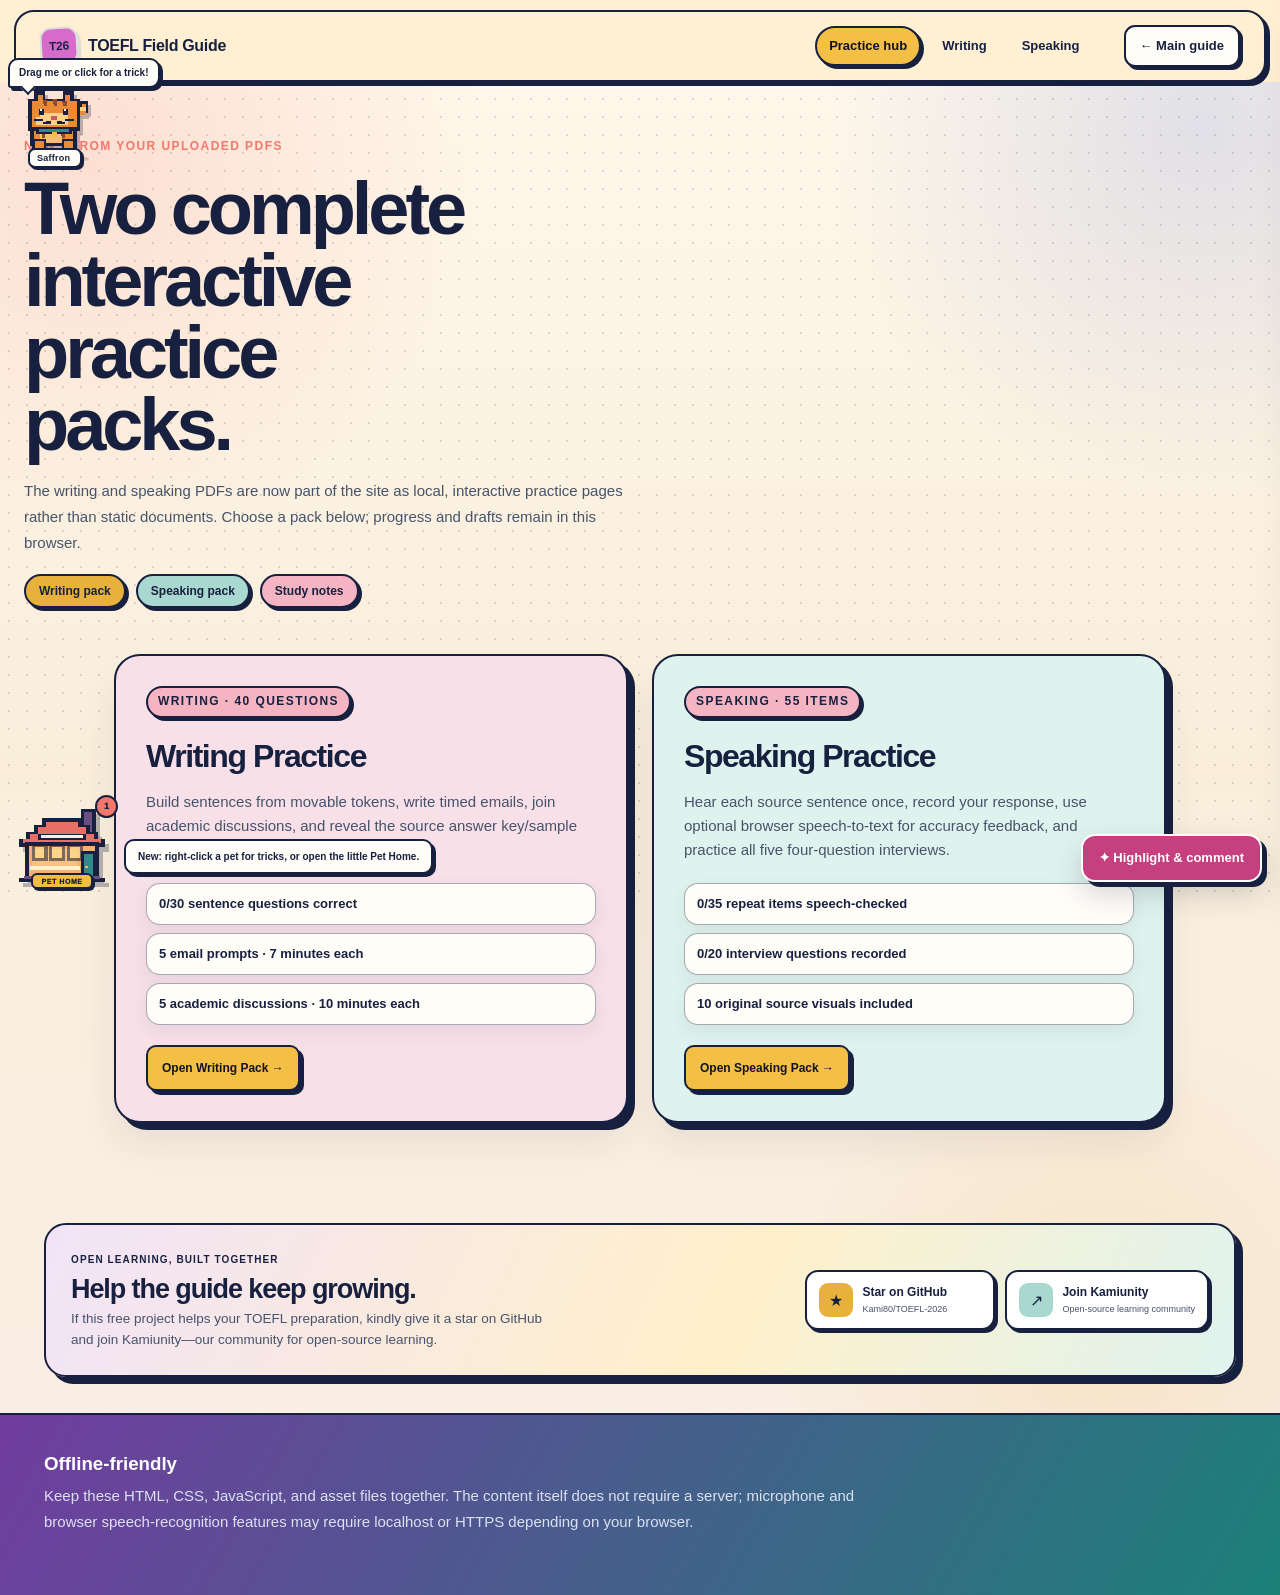
==== practice-packs.html @ 58cb0c87 "Add files via upload" ====
<!doctype html>
<html lang="en">
<head><meta charset="utf-8"><meta name="viewport" content="width=device-width,initial-scale=1"><meta name="theme-color" content="#151628"><title>TOEFL 2026 Practice Packs</title><link rel="stylesheet" href="practice-pack.css?v=20260815-color2"><link rel="stylesheet" href="pets.css?v=20260815-petarc8"></head>
<body data-pack="hub" data-note-scope="practice-hub">
<header class="pack-top"><nav class="pack-nav"><a class="pack-brand" href="index.html"><i>T26</i><span>TOEFL Field Guide</span></a><div class="pack-links"><a class="active" href="practice-packs.html">Practice hub</a><a href="writing-practice.html">Writing</a><a href="speaking-practice.html">Speaking</a></div><a class="pack-home" href="index.html">← Main guide</a></nav></header>
<section class="pack-hero" style="grid-template-columns:1fr"><div><span class="pack-kicker">NEW · FROM YOUR UPLOADED PDFs</span><h1>Two complete interactive practice packs.</h1><p>The writing and speaking PDFs are now part of the site as local, interactive practice pages rather than static documents. Choose a pack below; progress and drafts remain in this browser.</p></div></section>
<main class="hub-grid"><article class="hub-card writing"><span class="badge">WRITING · 40 QUESTIONS</span><h2>Writing Practice</h2><p>Build sentences from movable tokens, write timed emails, join academic discussions, and reveal the source answer key/sample responses after you practice.</p><div class="hub-list"><span id="hubSentenceProgress">0/30 sentence questions correct</span><span>5 email prompts · 7 minutes each</span><span>5 academic discussions · 10 minutes each</span></div><a href="writing-practice.html">Open Writing Pack →</a></article><article class="hub-card speaking"><span class="badge">SPEAKING · 55 ITEMS</span><h2>Speaking Practice</h2><p>Hear each source sentence once, record your response, use optional browser speech-to-text for accuracy feedback, and practice all five four-question interviews.</p><div class="hub-list"><span id="hubRepeatProgress">0/35 repeat items speech-checked</span><span id="hubInterviewProgress">0/20 interview questions recorded</span><span>10 original source visuals included</span></div><a href="speaking-practice.html">Open Speaking Pack →</a></article></main>
<footer class="pack-footer"><div><h3>Offline-friendly</h3><p>Keep these HTML, CSS, JavaScript, and asset files together. The content itself does not require a server; microphone and browser speech-recognition features may require localhost or HTTPS depending on your browser.</p></div></footer>
<button class="notes-button" id="notesButton">✦ Study notes</button><button class="selection-note" id="selectionNote">Highlight + comment</button><aside class="notes-drawer" id="notesDrawer"><div class="notes-head"><h3>Highlights & comments</h3><button id="notesClose">×</button></div><div class="note-form hidden" id="noteForm"><blockquote id="noteQuote"></blockquote><div class="color-row"><button class="color-yellow active" data-color="yellow"></button><button class="color-mint" data-color="mint"></button><button class="color-blue" data-color="blue"></button><button class="color-pink" data-color="pink"></button></div><textarea id="noteComment" placeholder="Add a comment…"></textarea><div class="note-save"><button class="primary-btn" id="noteSave">Save</button><button class="ghost-btn" id="noteCancel">Cancel</button></div></div><div class="notes-list" id="notesList"></div></aside>
<script src="practice-data.js" defer></script><script src="practice-pack.js?v=20260815-color2" defer></script>
<script src="retromax.js?v=20260815-polish1" defer></script>
<script src="pets.js?v=20260815-petarc8" defer></script>
</body></html>
---- practice-pack.css ----
:root{--ink:#121322;--muted:#666a78;--paper:#f7f7f4;--panel:#fff;--line:#dedfd9;--blue:#2457ff;--violet:#7657ff;--cyan:#00a6c8;--amber:#e69721;--rose:#ed5c80;--dark:#111327;--good:#198754;--bad:#c23b4b;--shadow:0 22px 55px rgba(20,24,55,.09)}
*{box-sizing:border-box}html{scroll-behavior:smooth}body{margin:0;background:var(--paper);color:var(--ink);font-family:'DM Sans','Segoe UI',Arial,sans-serif}button,input,textarea,select{font:inherit}button{cursor:pointer}a{color:inherit;text-decoration:none}.hidden{display:none!important}
.pack-top{position:sticky;top:0;z-index:40;background:rgba(247,247,244,.92);backdrop-filter:blur(14px);border-bottom:1px solid var(--line)}.pack-nav{max-width:1240px;height:72px;margin:auto;padding:0 24px;display:flex;align-items:center;gap:22px}.pack-brand{display:flex;align-items:center;gap:10px;font-weight:800;letter-spacing:-.02em;white-space:nowrap}.pack-brand i{width:38px;height:38px;display:grid;place-items:center;border-radius:11px;background:var(--blue);color:#fff;font-style:normal;font-size:12px;transform:rotate(-3deg)}.pack-links{display:flex;gap:7px;margin-left:auto}.pack-links a{padding:9px 12px;border-radius:10px;color:#555a69;font-size:12px;font-weight:700}.pack-links a:hover,.pack-links a.active{background:#fff;color:var(--blue);box-shadow:0 4px 14px rgba(20,24,55,.07)}.pack-home{margin-left:8px;padding:10px 14px;border:1px solid #d7d8d3;border-radius:999px;background:#fff;font-size:12px;font-weight:800}
.pack-hero{max-width:1240px;margin:auto;padding:70px 24px 46px;display:grid;grid-template-columns:1.05fr .95fr;gap:42px;align-items:center}.pack-kicker{color:var(--blue);font-size:10px;font-weight:900;letter-spacing:.16em;text-transform:uppercase}.pack-hero h1{margin:15px 0 18px;font-size:clamp(44px,6vw,74px);line-height:1;letter-spacing:-.065em}.pack-hero p{max-width:700px;margin:0;color:var(--muted);font-size:16px;line-height:1.75}.hero-card{min-height:285px;padding:27px;border:1px solid #dcded9;border-radius:26px;background:linear-gradient(145deg,#f0f2ff,#fff 53%,#eef8f5);box-shadow:var(--shadow);display:flex;flex-direction:column;justify-content:space-between}.hero-card .metric-grid{display:grid;grid-template-columns:repeat(3,1fr);gap:9px}.metric{padding:15px;border:1px solid rgba(53,67,120,.12);border-radius:14px;background:rgba(255,255,255,.78)}.metric b,.metric small{display:block}.metric b{font-size:20px}.metric small{margin-top:4px;color:#7d8190;font-size:9px;line-height:1.4}.hero-card h3{margin:0 0 7px;font-size:22px;letter-spacing:-.035em}.hero-card p{font-size:11px;line-height:1.6}.source-pill{align-self:flex-start;padding:7px 10px;border-radius:999px;background:#15182f;color:#d8ddff;font-size:9px;font-weight:800;letter-spacing:.05em}
.pack-shell{max-width:1240px;margin:0 auto 100px;padding:0 24px}.mode-tabs{position:sticky;top:72px;z-index:35;display:flex;gap:8px;padding:12px 0;background:linear-gradient(var(--paper) 75%,transparent)}.mode-tabs button{min-height:44px;padding:0 15px;border:1px solid #dadcd7;border-radius:12px;background:#fff;color:#676b78;font-size:11px;font-weight:800}.mode-tabs button.active{border-color:var(--blue);background:var(--blue);color:#fff;box-shadow:0 8px 20px rgba(36,87,255,.2)}
.practice-card{border:1px solid #dcddd9;border-radius:24px;background:#fff;box-shadow:var(--shadow);overflow:hidden}.practice-toolbar{min-height:66px;padding:11px 16px;display:flex;align-items:center;gap:10px;border-bottom:1px solid #e3e4e0;background:#fafaf8}.practice-toolbar .spacer{flex:1}.select-wrap{display:flex;align-items:center;gap:7px}.select-wrap label{color:#858894;font-size:9px;font-weight:800;letter-spacing:.08em;text-transform:uppercase}.select-wrap select{min-height:37px;padding:0 32px 0 10px;border:1px solid #d9dad6;border-radius:9px;background:#fff;color:#26293a;font-size:11px;font-weight:700}.clock{min-width:86px;padding:9px 10px;border-radius:9px;background:#171a31;color:#cbd4ff;text-align:center;font-weight:900;letter-spacing:.04em}.clock.urgent{color:#ffd2cc;background:#5d2830}.tool-btn,.primary-btn,.ghost-btn,.danger-btn{min-height:38px;padding:0 13px;border-radius:9px;font-size:10px;font-weight:850}.tool-btn,.ghost-btn{border:1px solid #d9dad6;background:#fff;color:#555967}.primary-btn{border:0;background:var(--blue);color:#fff}.danger-btn{border:1px solid #efb4bc;background:#fff0f2;color:#a22d3c}.tool-btn:disabled,.primary-btn:disabled{opacity:.4;cursor:not-allowed}
.sentence-layout{display:grid;grid-template-columns:.85fr 1.15fr;min-height:580px}.source-pane{padding:34px;border-right:1px solid #e5e6e2;background:#fbfbf9}.source-pane .number{color:var(--blue);font-size:10px;font-weight:900;letter-spacing:.12em}.source-pane h2{margin:12px 0 16px;font-size:26px;line-height:1.2;letter-spacing:-.035em}.source-pane .context{color:#4d5261;font-size:14px;line-height:1.75}.source-note{margin-top:24px;padding:14px;border-left:3px solid var(--blue);border-radius:5px 10px 10px 5px;background:#eef1ff;color:#5e6374;font-size:10px;line-height:1.6}.work-pane{padding:34px}.sentence-template{min-height:122px;padding:20px;border:1px dashed #9ca8d9;border-radius:15px;background:#f6f7ff;color:#1c2035;font-size:16px;line-height:2.3}.slot{display:inline-flex;min-width:64px;min-height:32px;margin:0 3px;padding:4px 8px;align-items:center;justify-content:center;border-radius:8px;background:#fff;border:1px solid #cfd4eb;color:#394577;font-size:12px;font-weight:750;vertical-align:middle}.slot.empty{color:#a7aabc}.token-label{display:block;margin:24px 0 10px;color:#858995;font-size:9px;font-weight:900;letter-spacing:.1em;text-transform:uppercase}.token-bank{display:flex;flex-wrap:wrap;gap:8px}.token-bank button,.placed-token{padding:9px 11px;border:1px solid #d9dce8;border-radius:9px;background:#fff;color:#353a50;font-size:11px;font-weight:700}.token-bank button.used{opacity:.28}.sentence-actions{display:flex;flex-wrap:wrap;gap:8px;margin-top:25px}.feedback{margin-top:17px;padding:13px 14px;border-radius:10px;font-size:11px;line-height:1.6}.feedback.good{background:#e9f7ef;color:#17653b}.feedback.bad{background:#fff0f1;color:#9a3341}.answer-box{margin-top:12px;padding:14px;border:1px solid #dfe1dc;border-radius:11px;background:#fafaf8;color:#3c4150;font-size:11px;line-height:1.65}.progress-strip{display:flex;gap:4px;flex-wrap:wrap;padding:13px 16px;border-top:1px solid #ecece8;background:#f8f8f5}.progress-strip button{width:29px;height:29px;border:1px solid #d9dad6;border-radius:7px;background:#fff;font-size:9px;font-weight:800}.progress-strip button.current{border-color:var(--blue);color:var(--blue)}.progress-strip button.done{background:#e8f7ef;border-color:#b8dfca;color:#177341}.progress-strip button.wrong{background:#fff1f1;border-color:#edc3c8;color:#a83a47}
.writing-layout{display:grid;grid-template-columns:.82fr 1.18fr;min-height:640px}.prompt-pane{padding:31px;border-right:1px solid #e5e6e2;background:#fbfbf9}.prompt-pane h2{margin:11px 0 16px;font-size:25px;letter-spacing:-.035em}.prompt-pane p,.prompt-pane li{color:#555a68;font-size:12px;line-height:1.7}.prompt-pane ul{padding-left:18px}.mail-meta{margin:18px 0;padding:13px;border:1px solid #dfe0dc;border-radius:11px;background:#fff;font-size:11px;line-height:1.8}.editor-pane{display:flex;flex-direction:column;padding:26px}.editor-meta{display:flex;align-items:center;gap:10px;margin-bottom:10px;color:#838692;font-size:9px;font-weight:800;text-transform:uppercase;letter-spacing:.08em}.editor-meta strong{margin-left:auto;color:var(--blue);font-size:12px}.editor-pane textarea{flex:1;min-height:390px;padding:18px;border:1px solid #d9dbd6;border-radius:12px;background:#fff;color:#202331;font-size:13px;line-height:1.75;resize:vertical}.editor-actions{display:flex;gap:8px;align-items:center;margin-top:12px}.word-goal{height:6px;flex:1;max-width:180px;border-radius:9px;background:#eceee9;overflow:hidden}.word-goal i{display:block;height:100%;background:var(--blue)}
.discussion-grid{display:grid;grid-template-columns:.78fr 1.22fr;gap:14px;margin-top:15px}.professor-card,.student-card{padding:15px;border:1px solid #e0e1dd;border-radius:12px;background:#fff}.professor-card b,.student-card b{display:block;margin-bottom:8px;font-size:11px}.professor-card p,.student-card p{margin:0;color:#555a68;font-size:10px;line-height:1.65}.student-stack{display:grid;gap:9px}.student-card{background:#f8f8f6}
.sample-panel{margin-top:14px;border:1px solid #dfe0dc;border-radius:12px;background:#f9faf7;overflow:hidden}.sample-panel summary{padding:13px 15px;cursor:pointer;color:#364271;font-size:10px;font-weight:850}.sample-panel p{margin:0;padding:0 15px 16px;color:#4f5461;font-size:11px;line-height:1.75}
.speaking-layout{display:grid;grid-template-columns:330px 1fr;min-height:660px}.visual-pane{padding:24px;border-right:1px solid #e5e6e2;background:#fbfbf9}.visual-pane img{width:100%;aspect-ratio:1/1;object-fit:cover;border-radius:16px;border:1px solid #dddeda;background:#eee}.visual-pane h2{margin:16px 0 9px;font-size:23px;letter-spacing:-.035em}.visual-pane p{margin:0;color:#5c606d;font-size:11px;line-height:1.7}.visual-pane .source-page{display:inline-block;margin-top:13px;padding:6px 8px;border-radius:7px;background:#eef1ff;color:#4455a0;font-size:8px;font-weight:800}.speak-work{padding:28px}.sentence-row{display:flex;align-items:center;gap:9px;margin-bottom:17px}.sentence-row .q-index{width:35px;height:35px;display:grid;place-items:center;border-radius:10px;background:#eff1ff;color:#3f54b4;font-weight:900;font-size:10px}.sentence-row h3{margin:0;font-size:20px;letter-spacing:-.025em}.repeat-stage{padding:22px;border:1px solid #e0e2dc;border-radius:16px;background:#fafaf8}.repeat-stage .listen-placeholder{min-height:68px;display:flex;align-items:center;justify-content:center;border:1px dashed #c6c9d6;border-radius:11px;color:#818596;font-size:11px;text-align:center;padding:12px}.speak-controls{display:flex;flex-wrap:wrap;gap:8px;margin-top:14px}.countdown-big{margin:20px 0 8px;text-align:center;font-size:58px;font-weight:900;letter-spacing:-.06em;color:#243a98}.transcript-box{margin-top:13px;padding:14px;border-radius:11px;background:#15182f;color:#dfe3f6;font-size:11px;line-height:1.65}.accuracy{display:flex;align-items:center;gap:10px;margin-top:12px}.accuracy-bar{height:7px;flex:1;border-radius:10px;background:#e7e9e4;overflow:hidden}.accuracy-bar i{display:block;height:100%;background:var(--cyan)}.accuracy b{font-size:12px}.record-box{margin-top:16px;padding:16px;border:1px solid #e0e1dd;border-radius:12px;background:#fff}.record-box audio{width:100%;margin-top:10px}.record-status{font-size:10px;color:#777b88}.question-text{min-height:165px;padding:22px;border-radius:15px;background:#15182f;color:#f0f1f7;font-size:17px;line-height:1.65}.interview-actions{display:flex;flex-wrap:wrap;gap:8px;margin-top:13px}.answer-timer{display:flex;align-items:center;justify-content:center;margin:18px auto;width:112px;height:112px;border-radius:50%;border:9px solid #e4e7f2;background:#fff;color:#263b99;font-size:28px;font-weight:900}.question-nav{display:flex;gap:7px;margin-top:18px}.question-nav button{flex:1;min-height:36px;border:1px solid #d9dad6;border-radius:8px;background:#fff;font-size:9px;font-weight:800}.question-nav button.current{border-color:var(--rose);color:var(--rose)}.question-nav button.completed{background:#eaf7ef;color:#166b3d;border-color:#c5e4d2}
.hub-grid{max-width:1050px;margin:0 auto 100px;padding:0 24px;display:grid;grid-template-columns:1fr 1fr;gap:18px}.hub-card{padding:30px;border:1px solid #dcddd9;border-radius:23px;background:#fff;box-shadow:var(--shadow)}.hub-card .badge{display:inline-block;padding:7px 9px;border-radius:8px;font-size:9px;font-weight:900;letter-spacing:.08em}.hub-card.writing .badge{background:#fff0d9;color:#a15e00}.hub-card.speaking .badge{background:#ffe8ee;color:#a92f4e}.hub-card h2{margin:20px 0 10px;font-size:30px;letter-spacing:-.045em}.hub-card p{color:#656978;font-size:12px;line-height:1.7}.hub-list{display:grid;gap:8px;margin:20px 0}.hub-list span{padding:11px 12px;border-radius:10px;background:#f7f7f4;font-size:10px;font-weight:700}.hub-card a{display:inline-flex;align-items:center;min-height:42px;padding:0 14px;border-radius:10px;background:var(--blue);color:#fff;font-size:10px;font-weight:850}
.pack-footer{padding:38px 24px 60px;background:#111327;color:#c2c6d7}.pack-footer>div{max-width:1192px;margin:auto}.pack-footer h3{margin:0 0 8px;color:#fff}.pack-footer p{max-width:860px;margin:0;color:#989eb4;font-size:10px;line-height:1.7}
.notes-button{position:fixed;z-index:70;right:18px;bottom:18px;min-height:43px;padding:0 15px;border:0;border-radius:999px;background:#171a31;color:#fff;box-shadow:0 12px 30px rgba(18,20,45,.28);font-size:10px;font-weight:850}.selection-note{position:fixed;z-index:90;display:none;padding:8px 11px;border:0;border-radius:8px;background:#171a31;color:#fff;font-size:9px;font-weight:850;box-shadow:0 12px 24px rgba(0,0,0,.2)}.notes-drawer{position:fixed;z-index:80;top:0;right:0;width:min(390px,100%);height:100vh;padding:22px;background:#fff;border-left:1px solid #d9dad6;box-shadow:-20px 0 45px rgba(20,24,55,.12);transform:translateX(102%);transition:.2s ease;overflow:auto}.notes-drawer.open{transform:translateX(0)}.notes-head{display:flex;align-items:center;gap:10px}.notes-head h3{margin:0}.notes-head button{margin-left:auto;border:0;background:transparent;font-size:22px}.note-form{margin-top:22px;padding:14px;border:1px solid #e0e1dd;border-radius:12px;background:#f8f8f5}.note-form blockquote{margin:0 0 12px;color:#3d4251;font-size:11px;line-height:1.6}.color-row{display:flex;gap:7px;margin:9px 0}.color-row button{width:27px;height:27px;border-radius:50%;border:2px solid transparent}.color-row button.active{border-color:#171a31}.color-yellow{background:#ffd95a}.color-mint{background:#7be7bb}.color-blue{background:#91b5ff}.color-pink{background:#ff9db7}.note-form textarea{width:100%;min-height:80px;padding:10px;border:1px solid #d9dad6;border-radius:8px;resize:vertical}.note-save{display:flex;gap:7px;margin-top:8px}.notes-list{display:grid;gap:9px;margin-top:18px}.saved-note{padding:13px;border:1px solid #e0e1dd;border-radius:11px;background:#fff}.saved-note blockquote{margin:0;color:#343846;font-size:10px;line-height:1.6}.saved-note p{margin:8px 0 0;color:#737785;font-size:9px;line-height:1.5}.saved-note footer{display:flex;justify-content:flex-end;margin-top:8px}.saved-note footer button{border:0;background:transparent;color:#a53342;font-size:8px;font-weight:800}
::highlight(pack-yellow){background:rgba(255,217,90,.62)}::highlight(pack-mint){background:rgba(123,231,187,.5)}::highlight(pack-blue){background:rgba(145,181,255,.55)}::highlight(pack-pink){background:rgba(255,157,183,.5)}
@media(max-width:900px){.pack-links{display:none}.pack-home{margin-left:auto}.pack-hero{grid-template-columns:1fr}.hero-card{min-height:230px}.sentence-layout,.writing-layout,.speaking-layout{grid-template-columns:1fr}.source-pane,.prompt-pane,.visual-pane{border-right:0;border-bottom:1px solid #e5e6e2}.visual-pane{display:grid;grid-template-columns:180px 1fr;gap:18px;align-items:center}.visual-pane img{grid-row:1/4}.discussion-grid{grid-template-columns:1fr}.mode-tabs{overflow:auto}.practice-toolbar{flex-wrap:wrap}}
@media(max-width:600px){.pack-nav{height:64px;padding:0 15px}.pack-brand span{display:none}.pack-home{font-size:10px}.pack-hero{padding:42px 16px 30px}.pack-hero h1{font-size:46px}.pack-shell{padding:0 12px}.mode-tabs{top:64px;padding:8px 0}.mode-tabs button{white-space:nowrap}.practice-card{border-radius:17px}.practice-toolbar{padding:10px}.sentence-layout,.writing-layout,.speaking-layout{min-height:0}.source-pane,.work-pane,.prompt-pane,.editor-pane,.speak-work{padding:20px}.visual-pane{grid-template-columns:1fr;padding:18px}.visual-pane img{grid-row:auto;max-height:280px}.hero-card .metric-grid{grid-template-columns:1fr 1fr}.sentence-template{font-size:13px}.writing-editor textarea,.editor-pane textarea{min-height:330px}.question-text{font-size:14px}.notes-drawer{width:100%}.hub-grid{grid-template-columns:1fr;padding:0 14px}}


/* Readability pass — larger minimum text sizes across the practice packs */
html{font-size:16px}
.pack-kicker,.source-pill,.select-wrap label,.source-pane .number,.token-label,.editor-meta,.visual-pane .source-page,.hub-card .badge{font-size:12px!important;line-height:1.45}
.pack-links a,.pack-home,.mode-tabs button,.select-wrap select,.tool-btn,.primary-btn,.ghost-btn,.danger-btn,.slot,.token-bank button,.placed-token,.progress-strip button,.sample-panel summary,.sentence-row .q-index,.question-nav button,.hub-list span,.hub-card a,.notes-button,.selection-note,.saved-note footer button{font-size:13px!important;line-height:1.4}
.metric small,.hero-card p,.source-note,.feedback,.answer-box,.mail-meta,.editor-meta strong,.professor-card b,.student-card b,.repeat-stage .listen-placeholder,.transcript-box,.accuracy b,.record-status,.note-form blockquote,.saved-note blockquote,.saved-note p{font-size:13px!important;line-height:1.6}
.prompt-pane p,.prompt-pane li,.professor-card p,.student-card p,.sample-panel p,.visual-pane p,.hub-card p,.pack-footer p{font-size:14px!important;line-height:1.72}
.source-pane .context{font-size:15px;line-height:1.78}.editor-pane textarea{font-size:15px;line-height:1.78}.question-text{font-size:18px;line-height:1.68}
.editor-actions span[style],.practice-toolbar>span[style],.notes-list>p[style]{font-size:12px!important;line-height:1.55!important}
.saved-note{cursor:pointer}.saved-note:hover{border-color:#b9c3ef;box-shadow:0 8px 20px rgba(36,87,255,.08)}
.saved-note.is-active{border-color:var(--blue);box-shadow:0 0 0 3px rgba(36,87,255,.09)}
@media(max-width:600px){.pack-hero p{font-size:15px}.prompt-pane p,.prompt-pane li,.professor-card p,.student-card p,.sample-panel p,.visual-pane p,.hub-card p,.pack-footer p{font-size:14px!important}.question-text{font-size:16px}}


/* =====================================================================
   MAXIMALISM + RETROMORPHISM PRACTICE THEME
   ===================================================================== */
:root{
  --retro-ink:#18203f;
  --retro-muted:#46536b;
  --retro-navy:#1d2757;
  --retro-blue:#3158d6;
  --retro-teal:#167c78;
  --retro-coral:#f2786b;
  --retro-yellow:#e7b13c;
  --retro-pink:#f4b4c2;
  --retro-mint:#a9d8d1;
  --retro-cream:#fff7e8;
  --retro-paper:#f7ead5;
  --retro-white:#fffdf8;
  --retro-line:#18203f;
  --retro-shadow:7px 7px 0 var(--retro-line);
  --retro-shadow-sm:4px 4px 0 var(--retro-line);
}
body.retromax-ready{
  color:var(--retro-ink);
  background:
    radial-gradient(circle at 7% 9%,rgba(242,120,107,.18),transparent 21%),
    radial-gradient(circle at 94% 8%,rgba(49,88,214,.14),transparent 20%),
    radial-gradient(circle at 86% 84%,rgba(231,177,60,.16),transparent 19%),
    linear-gradient(180deg,#fff8ec 0%,#faeedb 48%,#f9eee6 100%);
  font-size:16px;
}
body.retromax-ready::before{
  content:"";position:fixed;inset:0;z-index:-2;pointer-events:none;opacity:.14;
  background-image:radial-gradient(var(--retro-navy) 1px,transparent 1px);
  background-size:18px 18px;
}
body.retromax-ready .justify-copy,
body.retromax-ready .pack-hero p,
body.retromax-ready .source-pane .context,
body.retromax-ready .source-note,
body.retromax-ready .prompt-pane p,
body.retromax-ready .prompt-pane li,
body.retromax-ready .professor-card p,
body.retromax-ready .student-card p,
body.retromax-ready .sample-panel p,
body.retromax-ready .visual-pane p,
body.retromax-ready .hub-card p,
body.retromax-ready .pack-footer p,
body.retromax-ready .feedback,
body.retromax-ready .answer-box,
body.retromax-ready .transcript-box,
body.retromax-ready .saved-note p,
body.retromax-ready .saved-note blockquote{
  text-align:left;
  text-justify:auto;
  hyphens:none;
  line-height:1.72!important;
  color:var(--retro-muted)!important;
}
body.retromax-ready h1,
body.retromax-ready h2,
body.retromax-ready h3,
body.retromax-ready strong{color:var(--retro-ink)}

/* Header */
body.retromax-ready .pack-top{
  position:sticky;top:0;z-index:40;
  padding:10px 14px 0;
  border:0;
  background:transparent;
}
body.retromax-ready .pack-nav{
  max-width:1200px;height:72px;
  border:2px solid var(--retro-line);
  border-radius:20px;
  background:rgba(255,247,232,.97);
  box-shadow:var(--retro-shadow-sm);
}
body.retromax-ready .pack-brand i{
  background:var(--retro-yellow);
  color:var(--retro-ink);
  border:2px solid var(--retro-line);
  box-shadow:3px 3px 0 var(--retro-line);
}
body.retromax-ready .pack-links a,
body.retromax-ready .pack-home{
  color:var(--retro-ink);
  border-radius:999px;
  border:2px solid transparent;
}
body.retromax-ready .pack-links a:hover,
body.retromax-ready .pack-links a.active{
  background:var(--retro-mint);
  border-color:var(--retro-line);
  box-shadow:3px 3px 0 var(--retro-line);
  color:var(--retro-ink);
}
body.retromax-ready .pack-home{
  background:var(--retro-pink);
  border-color:var(--retro-line);
  box-shadow:3px 3px 0 var(--retro-line);
}

/* Hero */
body.retromax-ready .pack-hero{
  max-width:1200px;
  padding:54px 24px 46px;
  grid-template-columns:1.02fr .98fr!important;
  gap:40px;
  align-items:center;
}
body.retromax-ready .pack-kicker,
body.retromax-ready .source-pill,
body.retromax-ready .hub-card .badge{
  color:var(--retro-coral)!important;
  font-size:12px!important;
  letter-spacing:.12em;
}
body.retromax-ready .pack-hero h1{
  max-width:11ch;
  margin-top:18px;
  font-size:clamp(48px,6vw,74px);
  line-height:.97;
  letter-spacing:-.055em;
  text-wrap:balance;
}
body.retromax-ready .pack-hero p{font-size:16px}
body.retromax-ready .hero-card,
body.retromax-ready .retro-pack-art,
body.retromax-ready .hub-card,
body.retromax-ready .practice-card,
body.retromax-ready .notes-drawer{
  border:2px solid var(--retro-line);
  border-radius:26px;
  background:var(--retro-white);
  box-shadow:var(--retro-shadow),0 20px 38px rgba(24,32,63,.08);
}
body.retromax-ready .hero-card{
  min-height:300px;
  background:linear-gradient(180deg,#fff7e8,#fff0cc);
}
body.retromax-ready .hero-card .metric,
body.retromax-ready .hub-list span,
body.retromax-ready .mail-meta,
body.retromax-ready .professor-card,
body.retromax-ready .student-card,
body.retromax-ready .sample-panel,
body.retromax-ready .record-box,
body.retromax-ready .source-note,
body.retromax-ready .feedback,
body.retromax-ready .answer-box,
body.retromax-ready .saved-note,
body.retromax-ready .note-form{
  border:2px solid var(--retro-line);
  border-radius:16px;
  background:var(--retro-white);
  box-shadow:var(--retro-shadow-sm);
}
body.retromax-ready .source-pill,
body.retromax-ready .hub-card .badge{
  display:inline-flex;
  align-items:center;
  min-height:32px;
  padding:0 10px;
  border:2px solid var(--retro-line);
  border-radius:999px;
  background:var(--retro-pink);
  box-shadow:3px 3px 0 var(--retro-line);
  color:var(--retro-ink)!important;
}
body.retromax-ready .retro-pack-art{margin:0;padding:16px;background:#fff1d9}
body.retromax-ready .retro-pack-art img{display:block;width:100%;border:2px solid var(--retro-line);border-radius:18px;box-shadow:4px 4px 0 var(--retro-line)}

/* Sticker rail */
body.retromax-ready .retro-sticker-rail{display:flex;flex-wrap:wrap;gap:10px;margin-top:18px}
body.retromax-ready .retro-chip{
  display:inline-flex;align-items:center;min-height:34px;padding:0 13px;
  border:2px solid var(--retro-line);border-radius:999px;
  color:var(--retro-ink);box-shadow:3px 3px 0 var(--retro-line);
  font:850 12px/1 'DM Sans','Segoe UI',Arial,sans-serif;
}
body.retromax-ready .chip-1{background:var(--retro-yellow)}
body.retromax-ready .chip-2{background:var(--retro-mint)}
body.retromax-ready .chip-3{background:var(--retro-pink)}
body.retromax-ready .chip-4{background:#c9d4ff}

/* Tabs + practice shell */
body.retromax-ready .mode-tabs{
  position:sticky;top:94px;z-index:35;
  gap:10px;padding:12px 0;
  background:linear-gradient(rgba(251,244,232,.98) 74%,transparent);
}
body.retromax-ready .mode-tabs button,
body.retromax-ready .tool-btn,
body.retromax-ready .ghost-btn,
body.retromax-ready .danger-btn,
body.retromax-ready .pack-home,
body.retromax-ready .question-nav button,
body.retromax-ready .progress-strip button,
body.retromax-ready .token-bank button,
body.retromax-ready .placed-token,
body.retromax-ready .sample-panel summary{
  border:2px solid var(--retro-line);
  border-radius:11px;
  background:var(--retro-white);
  color:var(--retro-ink);
  box-shadow:3px 3px 0 var(--retro-line);
  font-weight:850;
}
body.retromax-ready .mode-tabs button{border-radius:999px;font-size:12px!important}
body.retromax-ready .mode-tabs button.active,
body.retromax-ready .primary-btn,
body.retromax-ready .hub-card a,
body.retromax-ready .question-nav button.current,
body.retromax-ready .progress-strip button.current,
body.retromax-ready .progress-strip button.done{
  border:2px solid var(--retro-line);
  background:var(--retro-yellow);
  color:var(--retro-ink);
  box-shadow:4px 4px 0 var(--retro-line);
}
body.retromax-ready .practice-toolbar{
  background:#fff0cc;
  border-bottom:2px solid var(--retro-line);
}
body.retromax-ready .select-wrap label{color:var(--retro-ink);font-size:11px!important}
body.retromax-ready .select-wrap select,
body.retromax-ready .editor-pane textarea,
body.retromax-ready .note-form textarea{
  border:2px solid var(--retro-line);
  border-radius:14px;
  background:var(--retro-white);
  color:var(--retro-ink);
}
body.retromax-ready .clock,
body.retromax-ready .countdown-big,
body.retromax-ready .answer-timer{
  border:2px solid #fff;
  background:var(--retro-navy);
  color:#fff;
  box-shadow:4px 4px 0 rgba(24,32,63,.26);
}
body.retromax-ready .sentence-layout,
body.retromax-ready .writing-layout,
body.retromax-ready .speaking-layout{background:#fff7e8}
body.retromax-ready .source-pane,
body.retromax-ready .prompt-pane,
body.retromax-ready .visual-pane{
  background:#fff0cc;
  border-right:2px solid var(--retro-line);
}
body.retromax-ready .work-pane,
body.retromax-ready .editor-pane,
body.retromax-ready .speak-work{background:var(--retro-white)}
body.retromax-ready .source-pane .number{color:var(--retro-teal)!important;font-size:11px!important}
body.retromax-ready .sentence-template,
body.retromax-ready .repeat-stage,
body.retromax-ready .question-text,
body.retromax-ready .transcript-box{
  border:2px solid var(--retro-line);
  border-radius:18px;
  background:#fffdf8;
  color:var(--retro-ink);
  box-shadow:var(--retro-shadow-sm);
}
body.retromax-ready .question-text{
  background:var(--retro-navy);
  color:#fff;
}
body.retromax-ready .slot,
body.retromax-ready .sentence-row .q-index{
  border:2px solid var(--retro-line);
  box-shadow:3px 3px 0 rgba(24,32,63,.16);
}
body.retromax-ready .slot{background:#fff1d9;color:var(--retro-ink)}
body.retromax-ready .token-bank button:hover{background:var(--retro-mint)}
body.retromax-ready .progress-strip{background:#f7ead5;border-top:2px solid var(--retro-line)}
body.retromax-ready .progress-strip button.wrong{background:#ffd9d2;color:#8a2933}
body.retromax-ready .feedback.good{background:#dcefe6;color:#175d3e}
body.retromax-ready .feedback.bad{background:#ffe1df;color:#8a2933}
body.retromax-ready .discussion-grid{gap:16px}
body.retromax-ready .professor-card{background:#e7f3ef}
body.retromax-ready .student-card:nth-child(odd){background:#fff0cc}
body.retromax-ready .visual-pane img{border:2px solid var(--retro-line);box-shadow:var(--retro-shadow-sm)}
body.retromax-ready .record-disc{border:2px solid var(--retro-line);background:#fff0cc;box-shadow:0 0 0 10px rgba(231,177,60,.18),0 0 0 20px rgba(29,39,87,.05)}
body.retromax-ready .accuracy-bar{border:2px solid var(--retro-line);background:#f3dfc1;height:10px}
body.retromax-ready .accuracy-bar i{background:var(--retro-teal)}
body.retromax-ready .word-goal{border:1px solid rgba(24,32,63,.25);background:#f3dfc1}
body.retromax-ready .word-goal i{background:var(--retro-teal)}

/* Hub */
body.retromax-ready .hub-grid{max-width:1100px;gap:24px}
body.retromax-ready .hub-card.writing{background:#fff0cc}
body.retromax-ready .hub-card.speaking{background:#e7f3ef}
body.retromax-ready .hub-card h2{font-size:32px}
body.retromax-ready .hub-list span{background:var(--retro-white)}
body.retromax-ready .hub-card a{min-height:46px;font-size:12px!important}

/* Footer + notes */
body.retromax-ready .pack-footer{
  border-top:2px solid var(--retro-line);
  background:var(--retro-navy);
  color:#fff;
}
body.retromax-ready .pack-footer h3{color:#fff}
body.retromax-ready .pack-footer p{color:#dce1f2!important}
body.retromax-ready .notes-button,
body.retromax-ready .selection-note{
  border:2px solid #fff;
  background:var(--retro-navy);
  color:#fff;
  box-shadow:5px 5px 0 rgba(0,0,0,.24);
}
body.retromax-ready .notes-drawer{background:var(--retro-cream);border-left:2px solid var(--retro-line)}
body.retromax-ready .notes-head{padding-bottom:14px;border-bottom:2px solid var(--retro-line)}
body.retromax-ready .notes-head button{color:var(--retro-ink)}
body.retromax-ready .saved-note.is-active{background:#fff0cc}
body.retromax-ready .color-row button{border:2px solid var(--retro-line)}

/* Motion */
body.retromax-ready .retro-reveal{opacity:0;transform:translateY(16px);transition:opacity .5s ease,transform .5s ease}
body.retromax-ready .retro-reveal.is-visible{opacity:1;transform:none}
@media(prefers-reduced-motion:reduce){body.retromax-ready .retro-reveal{opacity:1;transform:none;transition:none}}
@media(max-width:900px){
  body.retromax-ready .pack-hero{grid-template-columns:1fr!important}
  body.retromax-ready .source-pane,
  body.retromax-ready .prompt-pane,
  body.retromax-ready .visual-pane{border-right:0;border-bottom:2px solid var(--retro-line)}
}
@media(max-width:600px){
  body.retromax-ready .pack-top{padding:6px 8px 0}
  body.retromax-ready .pack-nav{height:62px}
  body.retromax-ready .pack-hero{padding:40px 16px 30px}
  body.retromax-ready .pack-hero h1{font-size:46px}
  body.retromax-ready .practice-card,
  body.retromax-ready .hero-card,
  body.retromax-ready .hub-card,
  body.retromax-ready .notes-drawer{box-shadow:5px 5px 0 var(--retro-line)}
}

/* =====================================================================
   V3 READABILITY + VIBRANT UI FIXES FOR PRACTICE PAGES
   ===================================================================== */
body.retromax-ready{--content-copy-size:15px;--content-ui-size:13px}
body.retromax-ready :is(.pack-hero p,.source-pane .context,.prompt-pane p,.prompt-pane li,.professor-card p,.student-card p,.visual-pane p,.sample-panel p,.hub-card p,.pack-footer p,.feedback,.answer-box,.transcript-box,.saved-note p,.saved-note blockquote){font-size:var(--content-copy-size)!important;line-height:1.72!important}
body.retromax-ready :is(.mode-tabs button,.tool-btn,.primary-btn,.ghost-btn,.danger-btn,.question-nav button,.progress-strip button,.token-bank button,.placed-token,.sample-panel summary){font-size:var(--content-ui-size)!important}
body.retromax-ready .justify-copy{hyphens:none!important;word-break:normal!important;overflow-wrap:anywhere!important;text-align:left!important;text-justify:auto!important}

/* Remove the heavy blue treatment from practice pages. */
body.retromax-ready .pack-top{background:#fff0d3!important}
body.retromax-ready .pack-nav{background:#fff0d3!important}
body.retromax-ready .pack-brand i{background:#d66bcb!important;color:#1b2145!important;border:2px solid var(--line);box-shadow:3px 3px 0 var(--line)}
body.retromax-ready .pack-links a.active,
body.retromax-ready .pack-home:hover,
body.retromax-ready .mode-tabs button.active,
body.retromax-ready .primary-btn,
body.retromax-ready .hub-card a{background:#f4bf45!important;color:var(--ink)!important}
body.retromax-ready .practice-card{background:#fff7e8!important}
body.retromax-ready .practice-toolbar{background:#a9ddd4!important}
body.retromax-ready .source-pane,.prompt-pane,.visual-pane{background:#f7b8c7!important}
body.retromax-ready .work-pane,.editor-pane,.speak-work{background:#fff4d5!important}
body.retromax-ready .question-text,.transcript-box{background:#fffdf8!important;color:var(--ink)!important}
body.retromax-ready .clock,.countdown-big,.answer-timer{background:#7a3fd3!important;color:#fff!important;border-color:var(--line)!important}
body.retromax-ready .sentence-template{background:#fffdf8!important;color:var(--ink)!important}
body.retromax-ready .token-bank button,.placed-token{background:#a9ddd4!important;color:var(--ink)!important}
body.retromax-ready .repeat-stage{background:#fff0c9!important}
body.retromax-ready .hub-card.writing{background:#f8e0e8!important}
body.retromax-ready .hub-card.speaking{background:#dff3ee!important}
body.retromax-ready .pack-footer{background:linear-gradient(120deg,#713d9f,#1b8078)!important}
body.retromax-ready .notes-button,.selection-note{background:#d94f8a!important;color:#fff!important}
body.retromax-ready .notes-drawer{background:#fff8e9!important}

/* Contrast polish */
body.retromax-ready .notes-button,
body.retromax-ready .selection-note{background:#c63f7e!important;color:#fff!important}

/* =====================================================================
   DESKTOP READING SURFACES — WIDE PROSE, QUIET NESTED CARDS
   ===================================================================== */

/* Paragraphs are reading content, not newspaper columns. Left alignment
   keeps spacing predictable at every viewport size and in every card. */
body.retromax-ready :is(
  .justify-copy,.pack-hero p,.source-pane .context,.source-note,
  .prompt-pane p,.prompt-pane li,.professor-card p,.student-card p,
  .sample-panel p,.visual-pane p,.hub-card p,.pack-footer p,
  .feedback,.answer-box,.transcript-box,.saved-note p,.saved-note blockquote
){
  text-align:left!important;
  text-justify:auto!important;
  hyphens:none!important;
  overflow-wrap:anywhere!important;
  word-break:normal!important;
  letter-spacing:0;
}

body.retromax-ready :is(.pack-nav,.pack-hero,.pack-shell){max-width:1320px}
body.retromax-ready .pack-shell{padding-inline:28px}
body.retromax-ready .practice-card{box-shadow:0 18px 42px rgba(24,32,63,.12),6px 6px 0 var(--retro-line)}

/* Nested information should read as one surface, not a pile of boxes. */
body.retromax-ready :is(
  .hero-card .metric,.hub-list span,.mail-meta,.professor-card,.student-card,
  .sample-panel,.record-box,.source-note,.feedback,.answer-box,.saved-note,.note-form
){
  border:1.5px solid rgba(24,32,63,.38);
  border-radius:14px;
  box-shadow:0 7px 18px rgba(24,32,63,.07);
}
body.retromax-ready .source-note{border-left:5px solid var(--retro-teal);background:#fff8e9}
body.retromax-ready .sample-panel summary{
  border:0;
  border-radius:0;
  background:transparent;
  box-shadow:none;
}
body.retromax-ready .sample-panel[open] summary{border-bottom:1px solid rgba(24,32,63,.15)}

/* Dense support copy is capped so A+ remains useful without making compact
   UI panels balloon. Primary prompts and editors continue to scale fully. */
body.retromax-ready.retromax-ready :is(
  .source-note,.feedback,.answer-box,.professor-card p,.student-card p,
  .sample-panel p,.visual-pane p,.hub-card p,.saved-note p,.saved-note blockquote
){
  font-size:clamp(13.5px,var(--content-copy-size),15.5px)!important;
  line-height:1.62!important;
}
body.retromax-ready :is(.prompt-pane>p,.prompt-pane>ul,.source-pane .context,.pack-hero p){max-width:72ch}
body.retromax-ready .prompt-pane li{margin-block:7px;padding-left:3px}
body.retromax-ready .mail-meta{max-width:66ch;padding:15px 17px;line-height:1.65}
body.retromax-ready .editor-pane textarea{border-width:1.5px;box-shadow:inset 0 1px 0 rgba(24,32,63,.05)}

@media(min-width:901px){
  body.retromax-ready .sentence-layout{
    grid-template-columns:minmax(350px,.72fr) minmax(0,1.28fr);
  }
  body.retromax-ready .email-layout{
    grid-template-columns:minmax(390px,.82fr) minmax(520px,1.18fr);
  }
  body.retromax-ready .speaking-layout{
    grid-template-columns:minmax(300px,.72fr) minmax(0,1.28fr);
  }

  /* Academic Discussion has the most source copy. Give it a dedicated wide
     reading row, then a separate full-width writing surface. */
  body.retromax-ready .discussion-layout{
    grid-template-columns:1fr;
    min-height:0;
  }
  body.retromax-ready .discussion-layout .discussion-prompt-pane{
    padding:34px 40px 38px;
    border-right:0;
    border-bottom:2px solid var(--retro-line);
  }
  body.retromax-ready .discussion-layout .discussion-prompt-pane>p{max-width:76ch}
  body.retromax-ready .discussion-grid{
    grid-template-columns:1fr;
    gap:16px;
    margin-top:24px;
  }
  body.retromax-ready .professor-card{
    display:grid;
    grid-template-columns:110px minmax(0,1fr);
    gap:18px;
    align-items:start;
    padding:20px 22px;
    border-left:6px solid var(--retro-teal);
    background:#e8f5f1;
  }
  body.retromax-ready .professor-card p{max-width:78ch}
  body.retromax-ready .student-stack{
    grid-template-columns:repeat(2,minmax(0,1fr));
    gap:16px;
  }
  body.retromax-ready .student-card{
    min-width:0;
    padding:20px 22px;
    border-top:5px solid var(--retro-yellow);
    background:#fffaf0;
  }
  body.retromax-ready .student-card:nth-child(even){border-top-color:var(--retro-violet);background:#faf6ff}
  body.retromax-ready .student-card p{max-width:58ch}
  body.retromax-ready .discussion-layout .editor-pane{
    min-height:500px;
    padding:30px 40px 36px;
  }
  body.retromax-ready .discussion-layout .editor-pane textarea{min-height:360px}
}

@media(max-width:900px){
  body.retromax-ready .pack-shell{padding-inline:18px}
  body.retromax-ready .discussion-prompt-pane{border-right:0}
}
@media(max-width:680px){
  body.retromax-ready .pack-shell{padding-inline:12px}
  body.retromax-ready .student-stack{grid-template-columns:1fr}
  body.retromax-ready .professor-card{display:block}
}

/* =====================================================================
   FINAL PRACTICE POLISH — FRAMED HERO ART + INLINE HIGHLIGHT COMMENTS
   ===================================================================== */

/* Uploaded artwork now belongs to the information card instead of becoming
   an oversized, unrelated third column. */
body.retromax-ready .hero-card .retro-pack-art{
  order:2;
  width:100%;
  margin:15px 0!important;
  padding:7px!important;
  border:1.5px solid rgba(24,32,63,.45)!important;
  border-radius:16px!important;
  background:#fff2d7!important;
  box-shadow:none!important;
  overflow:hidden;
}
body.retromax-ready .hero-card .retro-pack-art img{
  display:block;
  width:100%;
  height:154px;
  object-fit:cover;
  object-position:center;
  border:0!important;
  border-radius:10px!important;
  box-shadow:none!important;
}
body.retromax-ready .hero-card .metric-grid{order:3}

body.retromax-ready .notes-button{
  min-height:48px;padding:0 16px;border:2px solid #fff;border-radius:14px;
  box-shadow:5px 5px 0 var(--retro-line),0 12px 28px rgba(24,32,63,.18);
}
body.retromax-ready .notes-drawer{z-index:1200;border-left:2px solid var(--retro-line)}
body.retromax-ready .notes-head small{display:block;margin-bottom:4px;color:var(--retro-violet);font:900 9px/1 var(--font-display);letter-spacing:.1em}
body.retromax-ready .notes-empty{margin-top:20px;padding:17px;border:1.5px dashed rgba(24,32,63,.42);border-radius:13px;background:#fff3d9}
body.retromax-ready .notes-empty b{font:850 15px/1.25 var(--font-display)}
body.retromax-ready .notes-empty p{margin:7px 0 0;color:var(--retro-muted);font-size:13px;line-height:1.55}

.retro-highlight-popover{
  --note:#ffd95a;
  position:fixed;z-index:1400;width:min(340px,calc(100vw - 24px));
  transform:translate(-50%,calc(-100% - 2px));
  border:2px solid var(--retro-line);border-top:8px solid var(--note);border-radius:15px;
  background:#fffaf0;color:var(--retro-ink);box-shadow:6px 6px 0 var(--retro-line),0 18px 38px rgba(24,32,63,.2);
  animation:note-pop .16s ease-out;
}
.retro-highlight-popover[hidden]{display:none!important}
.retro-highlight-popover.is-below{transform:translate(-50%,2px)}
.retro-highlight-popover.color-mint{--note:#7be7bb}.retro-highlight-popover.color-blue{--note:#91b5ff}.retro-highlight-popover.color-pink{--note:#ff9db7}
.retro-highlight-popover header{display:flex;align-items:center;justify-content:space-between;gap:12px;padding:9px 11px;border-bottom:1.5px dashed rgba(24,32,63,.24)}
.retro-highlight-popover header span{font:900 10px/1 var(--font-display);letter-spacing:.09em}
.retro-highlight-popover header button{width:27px;height:27px;border:1.5px solid var(--retro-line);border-radius:8px;background:#fff;color:var(--retro-ink);font-size:18px;line-height:1}
.retro-highlight-popover blockquote{max-height:92px;margin:0;padding:12px 13px 7px;overflow:auto;color:var(--retro-muted);font:700 12px/1.5 var(--font-body,'DM Sans',sans-serif)}
.retro-highlight-popover .popover-comment{margin:0 12px 11px;padding:10px 11px;border-left:5px solid var(--note);border-radius:7px;background:#fff;color:var(--retro-ink);font-size:13px!important;line-height:1.5!important}
.retro-highlight-popover .popover-comment em{color:var(--retro-muted)}
.retro-highlight-popover footer{display:flex;gap:7px;padding:0 12px 12px}
.retro-highlight-popover footer button{min-height:32px;padding:0 10px;border:1.5px solid var(--retro-line);border-radius:8px;background:var(--note);color:var(--retro-ink);font:800 10px/1 var(--font-display,'DM Sans',sans-serif)}
.retro-highlight-popover footer button:last-child{background:#fff}
@keyframes note-pop{from{opacity:0;transform:translate(-50%,calc(-100% + 5px)) scale(.97)}}

body.retromax-ready .community-support{
  max-width:1192px;margin:68px auto 36px;padding:24px 25px;display:grid;
  grid-template-columns:minmax(280px,1fr) auto;gap:25px;align-items:center;
  border:2px solid var(--retro-line);border-radius:22px;background:linear-gradient(115deg,#f2e3f8,#fff0ca 58%,#dff3ee);
  box-shadow:7px 7px 0 var(--retro-line);
}
body.retromax-ready .community-kicker{color:var(--retro-violet);font:900 10px/1 var(--font-display,'DM Sans',sans-serif);letter-spacing:.11em}
body.retromax-ready .community-support h2{margin:8px 0 5px;color:var(--retro-ink);font-size:27px;line-height:1.08;letter-spacing:-.04em}
body.retromax-ready .community-support p{max-width:66ch;margin:0;color:var(--retro-muted)!important;font-size:13.5px!important;line-height:1.55!important}
body.retromax-ready .community-support-actions{display:flex;gap:10px}
body.retromax-ready .community-link{min-width:190px;display:grid;grid-template-columns:34px 1fr;column-gap:9px;align-items:center;padding:11px 12px;border:2px solid var(--retro-line);border-radius:13px;background:#fff;color:var(--retro-ink);box-shadow:3px 3px 0 var(--retro-line)}
body.retromax-ready .community-link>span{grid-row:1/3;width:34px;height:34px;display:grid;place-items:center;border-radius:9px;background:var(--retro-yellow);font-size:16px}
body.retromax-ready .community-telegram>span{background:var(--retro-mint)}
body.retromax-ready .community-link b{font:850 12px/1.25 var(--font-display,'DM Sans',sans-serif)}
body.retromax-ready .community-link small{color:var(--retro-muted);font-size:9px!important;line-height:1.35!important}

@media(max-width:1060px){
  body.retromax-ready .community-support{margin-inline:22px;grid-template-columns:1fr}
}
@media(max-width:700px){
  body.retromax-ready .hero-card .retro-pack-art img{height:132px}
  body.retromax-ready .community-support{margin:52px 12px 28px;padding:20px 17px}
  body.retromax-ready .community-support-actions{display:grid;grid-template-columns:1fr;width:100%}
  body.retromax-ready .community-link{min-width:0}
}

/* Clear, accessible highlighter selection state. */
.color-row{
  display:flex;
  gap:11px;
  margin:10px 0 13px;
  padding:3px;
}
.color-row button{
  position:relative;
  width:30px;
  height:30px;
  padding:0;
  border-radius:50%;
  transition:transform .16s ease,box-shadow .16s ease,outline-color .16s ease;
}
.color-row button:hover{transform:translateY(-2px)}
.color-row button.active,
body.retromax-ready .color-row button.active{
  z-index:1;
  border-color:#fff;
  outline:3px solid var(--retro-line,#171a31);
  box-shadow:3px 4px 0 rgba(23,26,49,.22);
  transform:translateY(-3px);
}
.color-row button.active::after{
  content:"\2713";
  position:absolute;
  right:-8px;
  top:-9px;
  width:17px;
  height:17px;
  display:grid;
  place-items:center;
  border:2px solid #fff;
  border-radius:50%;
  background:#171a31;
  color:#fff;
  font:900 10px/1 Arial,sans-serif;
  box-shadow:1px 2px 0 rgba(23,26,49,.18);
}
.color-choice{
  display:inline-flex;
  align-items:center;
  gap:7px;
  min-height:28px;
  margin:0 0 12px;
  padding:4px 10px 4px 6px;
  border:2px solid var(--retro-line,#171a31);
  border-radius:999px;
  background:#fff;
  color:#171a31;
  font-size:10px;
  font-weight:850;
  box-shadow:3px 3px 0 rgba(23,26,49,.16);
}
.color-choice::before{
  content:"";
  width:16px;
  height:16px;
  border:1.5px solid #171a31;
  border-radius:50%;
  background:#ffd95a;
}
.color-choice[data-color="mint"]::before{background:#7be7bb}
.color-choice[data-color="blue"]::before{background:#91b5ff}
.color-choice[data-color="pink"]::before{background:#ff9db7}
---- pets.css ----
/* TOEFL 2026 Pixel Pet Home
   A self-contained, dependency-free overlay shared by every page. */

:root {
  --pet-ink: #18203f;
  --pet-paper: #fff8e9;
  --pet-cream: #fffdf8;
  --pet-yellow: #f2bd45;
  --pet-coral: #f2786b;
  --pet-mint: #9fd8cf;
  --pet-violet: #a878ca;
  --pet-blue: #4c69c7;
}

.pixel-pets-root,
.pixel-pets-root * {
  box-sizing: border-box;
}

.pixel-pets-root {
  position: fixed;
  inset: 0;
  z-index: 650;
  overflow: hidden;
  pointer-events: none;
  color: var(--pet-ink);
  font-family: var(--font-body, "DM Sans", "Segoe UI", Arial, sans-serif);
  line-height: 1.35;
  isolation: isolate;
}

.pixel-pet-stage {
  position: absolute;
  inset: 0;
  overflow: hidden;
  pointer-events: none;
}

.pixel-pets-root[data-world-hidden="true"] .pixel-pet-stage {
  display: none;
}

.pixel-pet-actor {
  --pet-x: 160px;
  --pet-y: calc(100vh - 118px);
  --pet-travel: 0ms;
  position: absolute;
  top: 0;
  left: 0;
  width: 94px;
  height: 94px;
  margin: 0;
  padding: 0;
  border: 0;
  outline: 0;
  background: transparent;
  color: inherit;
  transform: translate3d(var(--pet-x), var(--pet-y), 0);
  transition: transform var(--pet-travel) linear;
  pointer-events: auto;
  user-select: none;
  -webkit-user-select: none;
  touch-action: none;
  cursor: grab;
  filter: none;
}

.pixel-pet-actor:active,
.pixel-house:active {
  cursor: grabbing;
}

.pixel-pet-actor:focus-visible,
.pixel-house:focus-visible {
  outline: 3px solid #fff;
  outline-offset: 3px;
}

.pixel-pet-actor:focus-visible::after,
.pixel-house:focus-visible::after {
  content: "";
  position: absolute;
  inset: -5px;
  border: 3px solid var(--pet-blue);
  border-radius: 13px;
  pointer-events: none;
}

.pixel-pet-facing {
  position: absolute;
  inset: 9px 4px 3px;
  transform-origin: 50% 82%;
}

.pixel-pet-actor[data-facing="left"] .pixel-pet-facing {
  transform: scaleX(-1);
}

.pixel-pet-avatar {
  position: absolute;
  inset: 0;
  transform-origin: 50% 88%;
}

.pixel-pet-avatar svg {
  display: block;
  width: 100%;
  height: 100%;
  overflow: visible;
  image-rendering: pixelated;
  shape-rendering: crispEdges;
  filter: drop-shadow(3px 4px 0 rgba(24, 32, 63, 0.28));
}

.pixel-pet-shadow {
  position: absolute;
  left: 23px;
  bottom: 3px;
  width: 58px;
  height: 8px;
  border-radius: 50%;
  background: rgba(24, 32, 63, 0.19);
  transform-origin: center;
}

.pixel-pet-label {
  position: absolute;
  left: 50%;
  bottom: -2px;
  z-index: 4;
  min-width: 54px;
  max-width: 96px;
  padding: 4px 7px 3px;
  overflow: hidden;
  border: 2px solid var(--pet-ink);
  border-radius: 7px;
  background: var(--pet-cream);
  box-shadow: 2px 2px 0 var(--pet-ink);
  color: var(--pet-ink);
  font: 900 9px/1 var(--font-display, "Segoe UI", sans-serif);
  letter-spacing: 0.03em;
  text-overflow: ellipsis;
  white-space: nowrap;
  transform: translateX(-50%);
}

.pixel-pet-bubble {
  position: absolute;
  left: 50%;
  bottom: 78px;
  z-index: 8;
  width: max-content;
  max-width: 158px;
  padding: 7px 9px;
  border: 2px solid var(--pet-ink);
  border-radius: 10px 10px 10px 3px;
  background: var(--pet-cream);
  box-shadow: 3px 3px 0 var(--pet-ink);
  color: var(--pet-ink);
  font: 850 10px/1.25 var(--font-display, "Segoe UI", sans-serif);
  opacity: 0;
  transform: translate(-50%, 5px) scale(0.92);
  transform-origin: 35% 100%;
  transition: opacity 120ms ease, transform 120ms steps(2, end);
  pointer-events: none;
}

.pixel-pet-bubble::after {
  content: "";
  position: absolute;
  left: 13px;
  bottom: -7px;
  width: 8px;
  height: 8px;
  border-right: 2px solid var(--pet-ink);
  border-bottom: 2px solid var(--pet-ink);
  background: var(--pet-cream);
  transform: rotate(45deg);
}

.pixel-pet-actor[data-speaking="true"] .pixel-pet-bubble {
  opacity: 1;
  transform: translate(-50%, 0) scale(1);
}

.pixel-pet-actor[data-edge="left"] .pixel-pet-bubble {
  left: 0;
  transform: translate(0, 5px) scale(0.92);
  transform-origin: 10% 100%;
}

.pixel-pet-actor[data-edge="left"][data-speaking="true"] .pixel-pet-bubble {
  transform: translate(0, 0) scale(1);
}

.pixel-pet-actor[data-edge="right"] .pixel-pet-bubble {
  right: 0;
  left: auto;
  transform: translate(0, 5px) scale(0.92);
  transform-origin: 90% 100%;
}

.pixel-pet-actor[data-edge="right"][data-speaking="true"] .pixel-pet-bubble {
  transform: translate(0, 0) scale(1);
}

.pixel-pet-actor[data-edge="right"] .pixel-pet-bubble::after {
  right: 13px;
  left: auto;
}

.pixel-pet-toy {
  position: absolute;
  left: 62px;
  top: 62px;
  z-index: 6;
  width: 34px;
  height: 28px;
  border: 0;
  padding: 0;
  background: transparent;
  opacity: 0;
  pointer-events: none;
  transform-origin: center;
}

.pixel-pet-toy svg {
  width: 100%;
  height: 100%;
  image-rendering: pixelated;
  shape-rendering: crispEdges;
  filter: drop-shadow(2px 2px 0 rgba(24, 32, 63, 0.25));
}

.pixel-pet-actor[data-state="play"] .pixel-pet-toy {
  opacity: 1;
  pointer-events: auto;
}

.pixel-pet-actor[data-species="cat"][data-state="play"] .pixel-pet-toy {
  animation: pixel-ball-roll 1.15s steps(6, end) infinite alternate;
}

.pixel-pet-actor[data-species="dog"][data-state="play"] .pixel-pet-toy {
  animation: pixel-bone-flip 1.2s steps(6, end) infinite;
}

.pixel-pet-actor[data-state="idle"] .pixel-pet-avatar {
  animation: pixel-pet-breathe 1.7s steps(2, end) infinite;
}

.pixel-pet-actor[data-state="wander"] .pixel-pet-avatar,
.pixel-pet-actor[data-state="social"] .pixel-pet-avatar {
  animation: pixel-pet-trot 420ms steps(2, end) infinite;
}

.pixel-pet-actor[data-state="wander"] .pet-paw-front,
.pixel-pet-actor[data-state="social"] .pet-paw-front {
  animation: pixel-paw-front 420ms steps(2, end) infinite;
}

.pixel-pet-actor[data-state="wander"] .pet-paw-back,
.pixel-pet-actor[data-state="social"] .pet-paw-back {
  animation: pixel-paw-back 420ms steps(2, end) infinite;
}

.pixel-pet-actor[data-state="play"] .pixel-pet-avatar {
  animation: pixel-pet-pounce 1.15s steps(5, end) infinite;
}

.pixel-pet-actor[data-state="react"] .pixel-pet-avatar {
  animation: pixel-pet-heart-hop 760ms steps(5, end) 1;
}

.pixel-pet-actor[data-state="zoomie"] .pixel-pet-avatar {
  animation: pixel-pet-spin 700ms steps(8, end) 1;
}

.pixel-pet-actor[data-state="dragging"] .pixel-pet-avatar {
  animation: pixel-pet-dangle 360ms steps(2, end) infinite;
}

.pixel-pet-actor[data-state="sleep"] .pixel-pet-avatar {
  animation: pixel-pet-sleep 1.6s steps(2, end) infinite;
  opacity: 0.88;
}

.pixel-pet-actor[data-state="sleep"] {
  pointer-events: none;
}

.pixel-pet-actor[data-state="sleep"] .pixel-pet-facing,
.pixel-pet-actor[data-state="sleep"] .pixel-pet-shadow,
.pixel-pet-actor[data-state="sleep"] .pixel-pet-label,
.pixel-pet-actor[data-state="sleep"] .pixel-pet-bubble {
  opacity: 0;
}

.pixel-pet-actor[data-state="sleep"] .pixel-pet-label {
  background: #e9ddf4;
}

.pixel-pet-actor[data-state="sleep"] .pixel-pet-bubble {
  opacity: 1;
  transform: translate(-50%, 0) scale(1);
}

.pixel-pet-actor .pet-tail {
  transform-box: fill-box;
  transform-origin: 8% 65%;
  animation: pixel-tail-wag 1.15s steps(3, end) infinite alternate;
}

.pixel-pet-actor[data-species="dog"] .pet-tail {
  animation-duration: 480ms;
}

.pixel-pet-actor .pet-eyes {
  transform-box: fill-box;
  transform-origin: center;
  animation: pixel-blink 4.4s steps(1, end) infinite;
}

.pixel-pet-actor[data-state="sleep"] .pet-eyes {
  animation: none;
  transform: scaleY(0.18);
}

.pixel-pet-actor[data-state="social"] .pet-head {
  transform-box: fill-box;
  transform-origin: center bottom;
  animation: pixel-nuzzle 620ms steps(3, end) infinite alternate;
}

.pixel-pet-fx {
  position: absolute;
  inset: 0;
  z-index: 9;
  pointer-events: none;
}

.pixel-pet-fx i {
  --fx-x: 0px;
  --fx-y: -34px;
  position: absolute;
  left: 48px;
  top: 36px;
  display: grid;
  width: 14px;
  height: 14px;
  place-items: center;
  color: var(--pet-coral);
  font: 900 16px/1 monospace;
  text-shadow: 1px 1px 0 var(--pet-cream);
  animation: pixel-fx-pop 780ms steps(5, end) forwards;
}

.pixel-pet-fx i:nth-child(2) {
  --fx-x: -25px;
  --fx-y: -44px;
  animation-delay: 80ms;
  color: var(--pet-yellow);
}

.pixel-pet-fx i:nth-child(3) {
  --fx-x: 24px;
  --fx-y: -48px;
  animation-delay: 150ms;
  color: var(--pet-violet);
}

.pixel-house {
  --house-x: calc(70vw - 72px);
  --house-y: calc(100vh - 142px);
  position: absolute;
  top: 0;
  left: 0;
  width: 146px;
  height: 132px;
  margin: 0;
  padding: 0;
  border: 0;
  outline: 0;
  background: transparent;
  transform: translate3d(var(--house-x), var(--house-y), 0);
  transition: transform 280ms steps(5, end);
  pointer-events: auto;
  user-select: none;
  -webkit-user-select: none;
  touch-action: none;
  cursor: grab;
}

.pixel-house svg {
  display: block;
  width: 100%;
  height: 100%;
  overflow: visible;
  image-rendering: pixelated;
  shape-rendering: crispEdges;
  filter: drop-shadow(5px 6px 0 rgba(24, 32, 63, 0.28));
}

.pixel-house .house-door {
  transform-box: fill-box;
  transform-origin: left center;
  transition: transform 180ms steps(3, end);
}

.pixel-house[data-door-open="true"] .house-door {
  transform: scaleX(0.36);
}

.pixel-house .house-window-glow {
  opacity: 0.48;
  transition: opacity 160ms linear;
}

.pixel-house[data-sleepers]:not([data-sleepers="0"]) .house-window-glow {
  opacity: 1;
  animation: pixel-window-glow 1.8s steps(2, end) infinite alternate;
}

.pixel-house-name {
  position: absolute;
  left: 50%;
  bottom: -1px;
  min-width: 82px;
  padding: 4px 7px 3px;
  border: 2px solid var(--pet-ink);
  border-radius: 7px;
  background: var(--pet-yellow);
  box-shadow: 2px 2px 0 var(--pet-ink);
  font: 900 8px/1 var(--font-display, "Segoe UI", sans-serif);
  letter-spacing: 0.04em;
  text-transform: uppercase;
  transform: translateX(-50%);
}

.pixel-house-tip {
  position: absolute;
  left: 50%;
  top: -7px;
  width: max-content;
  max-width: 155px;
  padding: 6px 8px;
  border: 2px solid var(--pet-ink);
  border-radius: 8px;
  background: var(--pet-cream);
  box-shadow: 2px 2px 0 var(--pet-ink);
  font: 850 9px/1.2 var(--font-display, "Segoe UI", sans-serif);
  opacity: 0;
  transform: translate(-50%, -4px);
  transition: opacity 120ms linear, transform 120ms steps(2, end);
  pointer-events: none;
}

.pixel-house[data-speaking="true"] .pixel-house-tip {
  opacity: 1;
  transform: translate(-50%, 0);
}

.pixel-house-zzz {
  position: absolute;
  right: 0;
  top: 4px;
  display: none;
  color: var(--pet-violet);
  font: 950 14px/1 monospace;
  letter-spacing: 2px;
  text-shadow: 2px 2px 0 var(--pet-cream);
  animation: pixel-zzz 1.5s steps(4, end) infinite;
}

.pixel-house[data-sleepers]:not([data-sleepers="0"]) .pixel-house-zzz {
  display: block;
}

.pixel-house-sleepers {
  position: absolute;
  left: 28px;
  top: 59px;
  z-index: 4;
  display: flex;
  gap: 5px;
  pointer-events: none;
}

.pixel-house-sleepers span {
  display: none;
  width: 22px;
  height: 18px;
  padding-top: 2px;
  border: 2px solid var(--pet-ink);
  border-radius: 7px 7px 4px 4px;
  background: #fff2be;
  color: var(--pet-ink);
  font: 950 10px/1 monospace;
  text-align: center;
}

.pixel-house-sleepers span.is-filled {
  display: block;
  animation: pixel-sleeper-bob 1.6s steps(2, end) infinite;
}

.pixel-house-sleepers span svg {
  display: block;
  width: 100%;
  height: 100%;
  overflow: visible;
  image-rendering: pixelated;
  shape-rendering: crispEdges;
}

.pixel-pet-launcher {
  position: fixed;
  left: 18px;
  bottom: 18px;
  z-index: 850;
  display: grid;
  grid-template-columns: 40px auto;
  align-items: center;
  min-width: 154px;
  min-height: 58px;
  padding: 6px 14px 6px 7px;
  border: 2px solid var(--pet-ink);
  border-radius: 16px;
  background: var(--pet-yellow);
  box-shadow: 5px 5px 0 var(--pet-ink), 0 12px 28px rgba(24, 32, 63, 0.2);
  color: var(--pet-ink);
  pointer-events: auto;
  cursor: pointer;
  font: inherit;
  transition: transform 120ms steps(2, end), box-shadow 120ms steps(2, end);
}

.pixel-pet-launcher:hover {
  transform: translate(-1px, -2px);
  box-shadow: 7px 7px 0 var(--pet-ink), 0 15px 30px rgba(24, 32, 63, 0.22);
}

.pixel-pet-launcher:active {
  transform: translate(3px, 3px);
  box-shadow: 2px 2px 0 var(--pet-ink);
}

.pixel-pet-launcher:focus-visible {
  outline: 3px solid #fff;
  outline-offset: 3px;
}

.pixel-pet-launcher-icon {
  position: relative;
  display: grid;
  width: 40px;
  height: 40px;
  place-items: center;
  border: 2px solid var(--pet-ink);
  border-radius: 11px;
  background: var(--pet-cream);
  box-shadow: 2px 2px 0 var(--pet-ink);
}

.pixel-pet-launcher-icon svg {
  width: 30px;
  height: 30px;
  image-rendering: pixelated;
  shape-rendering: crispEdges;
}

.pixel-pet-launcher-copy {
  display: grid;
  justify-items: start;
  margin-left: 9px;
}

.pixel-pet-launcher-copy b {
  font: 950 12px/1 var(--font-display, "Segoe UI", sans-serif);
  letter-spacing: -0.01em;
}

.pixel-pet-launcher-copy small {
  margin-top: 4px;
  font: 750 8px/1 var(--font-display, "Segoe UI", sans-serif);
  letter-spacing: 0.06em;
  text-transform: uppercase;
}

.pixel-pet-count {
  position: absolute;
  top: -8px;
  right: -8px;
  display: grid;
  min-width: 25px;
  height: 25px;
  padding: 0 5px;
  place-items: center;
  border: 2px solid var(--pet-ink);
  border-radius: 999px;
  background: var(--pet-coral);
  color: var(--pet-ink);
  font: 950 9px/1 var(--font-display, "Segoe UI", sans-serif);
}

.pixel-pet-launcher[data-nudge="true"] .pixel-pet-launcher-icon {
  animation: pixel-launcher-nudge 900ms steps(5, end) 2;
}

.pixel-pet-dialog {
  position: fixed;
  inset: auto auto 88px 18px;
  z-index: 1600;
  width: min(430px, calc(100vw - 36px));
  max-width: none;
  max-height: min(690px, calc(100vh - 112px));
  margin: 0;
  padding: 0;
  overflow: hidden;
  border: 2px solid var(--pet-ink);
  border-radius: 20px;
  background: var(--pet-paper);
  box-shadow: 8px 8px 0 var(--pet-ink), 0 24px 70px rgba(24, 32, 63, 0.32);
  color: var(--pet-ink);
  pointer-events: auto;
}

.pixel-pet-dialog:not([open]) {
  display: none;
}

.pixel-pet-dialog::backdrop {
  background: rgba(24, 32, 63, 0.2);
  backdrop-filter: blur(2px);
}

.pixel-pet-dialog-shell {
  max-height: min(686px, calc(100vh - 116px));
  overflow: auto;
  scrollbar-width: thin;
  scrollbar-color: var(--pet-coral) transparent;
}

.pixel-pet-dialog-header {
  position: sticky;
  top: 0;
  z-index: 3;
  display: grid;
  grid-template-columns: 44px 1fr 38px;
  gap: 10px;
  align-items: center;
  min-height: 76px;
  padding: 12px 13px;
  border-bottom: 2px solid var(--pet-ink);
  background: var(--pet-yellow);
}

.pixel-pet-dialog-mark {
  display: grid;
  width: 44px;
  height: 44px;
  place-items: center;
  border: 2px solid var(--pet-ink);
  border-radius: 12px;
  background: var(--pet-cream);
  box-shadow: 3px 3px 0 var(--pet-ink);
  font-size: 21px;
}

.pixel-pet-dialog-title {
  min-width: 0;
}

.pixel-pet-dialog-title h2 {
  margin: 0;
  color: var(--pet-ink);
  font: 950 20px/1.05 var(--font-display, "Segoe UI", sans-serif);
  letter-spacing: -0.04em;
}

.pixel-pet-dialog-title p {
  margin: 5px 0 0;
  color: var(--pet-ink);
  font: 780 9px/1.2 var(--font-display, "Segoe UI", sans-serif);
  letter-spacing: 0.05em;
  text-transform: uppercase;
}

.pixel-pet-close {
  display: grid;
  width: 38px;
  height: 38px;
  place-items: center;
  border: 2px solid var(--pet-ink);
  border-radius: 10px;
  background: var(--pet-cream);
  box-shadow: 2px 2px 0 var(--pet-ink);
  color: var(--pet-ink);
  cursor: pointer;
  font: 900 20px/1 monospace;
}

.pixel-pet-dialog button:focus-visible {
  outline: 3px solid var(--pet-blue);
  outline-offset: 2px;
}

.pixel-pet-panel-section {
  padding: 17px;
  border-bottom: 2px dashed rgba(24, 32, 63, 0.24);
}

.pixel-pet-panel-heading {
  display: flex;
  align-items: end;
  justify-content: space-between;
  gap: 12px;
  margin-bottom: 11px;
}

.pixel-pet-panel-heading h3 {
  margin: 0;
  color: var(--pet-ink);
  font: 950 12px/1 var(--font-display, "Segoe UI", sans-serif);
  letter-spacing: 0.07em;
  text-transform: uppercase;
}

.pixel-pet-panel-heading small {
  color: #5d6680;
  font-size: 9px;
  font-weight: 750;
}

.pixel-pet-roster {
  display: grid;
  grid-template-columns: repeat(2, minmax(0, 1fr));
  gap: 9px;
}

.pixel-pet-card {
  position: relative;
  display: grid;
  grid-template-columns: 54px minmax(0, 1fr);
  gap: 8px;
  align-items: center;
  min-height: 92px;
  padding: 8px;
  overflow: hidden;
  border: 2px solid var(--pet-ink);
  border-radius: 13px;
  background: var(--pet-cream);
  box-shadow: 3px 3px 0 rgba(24, 32, 63, 0.95);
}

.pixel-pet-card[data-active="true"] {
  background: #e6f4ef;
}

.pixel-pet-card-preview {
  position: relative;
  width: 54px;
  height: 62px;
}

.pixel-pet-card-preview svg {
  display: block;
  width: 64px;
  height: 64px;
  margin: -2px 0 0 -5px;
  image-rendering: pixelated;
  shape-rendering: crispEdges;
}

.pixel-pet-card-copy {
  min-width: 0;
}

.pixel-pet-card-copy b {
  display: block;
  overflow: hidden;
  color: var(--pet-ink);
  font: 900 12px/1.1 var(--font-display, "Segoe UI", sans-serif);
  text-overflow: ellipsis;
  white-space: nowrap;
}

.pixel-pet-card-copy span {
  display: block;
  margin-top: 3px;
  color: #667087;
  font-size: 8px;
  font-weight: 700;
  line-height: 1.2;
}

.pixel-pet-toggle {
  min-height: 28px;
  margin-top: 7px;
  padding: 0 8px;
  border: 1.5px solid var(--pet-ink);
  border-radius: 7px;
  background: var(--pet-yellow);
  box-shadow: 2px 2px 0 var(--pet-ink);
  color: var(--pet-ink);
  cursor: pointer;
  font: 900 8px/1 var(--font-display, "Segoe UI", sans-serif);
}

.pixel-pet-card[data-active="true"] .pixel-pet-toggle {
  background: var(--pet-coral);
}

.pixel-pet-toggle:disabled {
  background: #e5dfd3;
  box-shadow: none;
  color: #7c7e85;
  cursor: not-allowed;
}

.pixel-house-picker {
  display: grid;
  grid-template-columns: repeat(3, 1fr);
  gap: 8px;
}

.pixel-house-choice {
  min-height: 76px;
  padding: 8px 5px;
  border: 2px solid var(--pet-ink);
  border-radius: 11px;
  background: var(--pet-cream);
  color: var(--pet-ink);
  cursor: pointer;
  font: 850 8px/1.2 var(--font-display, "Segoe UI", sans-serif);
}

.pixel-house-choice[aria-pressed="true"] {
  background: var(--pet-mint);
  box-shadow: 3px 3px 0 var(--pet-ink);
  transform: translate(-1px, -1px);
}

.pixel-house-mini {
  position: relative;
  display: block;
  width: 48px;
  height: 39px;
  margin: 0 auto 6px;
}

.pixel-house-mini::before,
.pixel-house-mini::after {
  content: "";
  position: absolute;
}

.pixel-house-mini::before {
  left: 6px;
  bottom: 0;
  width: 36px;
  height: 24px;
  border: 3px solid var(--pet-ink);
  background: var(--mini-wall, #f5b26d);
}

.pixel-house-mini::after {
  left: 2px;
  top: 3px;
  width: 44px;
  height: 17px;
  border: 3px solid var(--pet-ink);
  background: var(--mini-roof, #e56f66);
  clip-path: polygon(50% 0, 100% 70%, 100% 100%, 0 100%, 0 70%);
}

.pixel-house-choice[data-house="arcade"] .pixel-house-mini {
  --mini-wall: #a8ddd3;
  --mini-roof: #f2bd45;
}

.pixel-house-choice[data-house="moon"] .pixel-house-mini {
  --mini-wall: #36426f;
  --mini-roof: #9d71c2;
}

.pixel-pet-actions {
  display: grid;
  grid-template-columns: repeat(3, 1fr);
  gap: 8px;
}

.pixel-pet-action {
  min-height: 49px;
  padding: 7px 5px;
  border: 2px solid var(--pet-ink);
  border-radius: 10px;
  background: var(--pet-cream);
  box-shadow: 2px 2px 0 var(--pet-ink);
  color: var(--pet-ink);
  cursor: pointer;
  font: 850 8px/1.15 var(--font-display, "Segoe UI", sans-serif);
}

.pixel-pet-action span {
  display: block;
  margin-bottom: 4px;
  font-size: 16px;
}

.pixel-pet-action [data-visibility-copy] {
  display: inline;
  margin: 0;
  font: inherit;
}

.pixel-pet-action:hover {
  background: #fff0c4;
}

.pixel-pet-settings {
  display: grid;
  gap: 8px;
}

.pixel-setting {
  display: grid;
  grid-template-columns: 1fr auto;
  gap: 12px;
  align-items: center;
  min-height: 48px;
  padding: 9px 10px;
  border: 1.5px solid rgba(24, 32, 63, 0.35);
  border-radius: 10px;
  background: rgba(255, 253, 248, 0.7);
}

.pixel-setting b {
  display: block;
  font: 850 10px/1.1 var(--font-display, "Segoe UI", sans-serif);
}

.pixel-setting small {
  display: block;
  margin-top: 3px;
  color: #687087;
  font-size: 8px;
  font-weight: 700;
}

.pixel-switch {
  position: relative;
  width: 48px;
  height: 28px;
  padding: 0;
  border: 2px solid var(--pet-ink);
  border-radius: 999px;
  background: #d9d5cb;
  cursor: pointer;
}

.pixel-switch::after {
  content: "";
  position: absolute;
  left: 3px;
  top: 3px;
  width: 18px;
  height: 18px;
  border: 2px solid var(--pet-ink);
  border-radius: 50%;
  background: var(--pet-cream);
  transition: transform 150ms steps(3, end);
}

.pixel-switch[aria-pressed="true"] {
  background: var(--pet-mint);
}

.pixel-switch[aria-pressed="true"]::after {
  transform: translateX(19px);
}

.pixel-pet-help {
  padding: 14px 17px 17px;
  background: #eee4f4;
}

.pixel-pet-help p {
  margin: 0;
  color: #46516b;
  font-size: 9px;
  font-weight: 700;
  line-height: 1.55;
}

.pixel-pet-help b {
  color: var(--pet-ink);
}

.pixel-pet-reset {
  min-height: 32px;
  margin-top: 10px;
  padding: 0;
  border: 0;
  border-bottom: 2px solid var(--pet-ink);
  background: transparent;
  color: #9e3345;
  cursor: pointer;
  font: 850 9px/1 var(--font-display, "Segoe UI", sans-serif);
}

.pixel-pet-live {
  position: fixed;
  width: 1px;
  height: 1px;
  padding: 0;
  overflow: hidden;
  clip: rect(0, 0, 0, 0);
  white-space: nowrap;
  border: 0;
}

.pixel-pet-toast {
  position: fixed;
  left: 184px;
  bottom: 25px;
  z-index: 840;
  max-width: min(310px, calc(100vw - 210px));
  padding: 9px 12px;
  border: 2px solid var(--pet-ink);
  border-radius: 10px;
  background: var(--pet-cream);
  box-shadow: 3px 3px 0 var(--pet-ink);
  color: var(--pet-ink);
  font: 800 10px/1.3 var(--font-display, "Segoe UI", sans-serif);
  opacity: 0;
  transform: translateX(-6px);
  transition: opacity 140ms linear, transform 140ms steps(3, end);
  pointer-events: none;
}

.pixel-pet-toast[data-show="true"] {
  opacity: 1;
  transform: translateX(0);
}

/* Keep the existing study-note controls above roaming pets. */
.notes-button {
  z-index: 720;
}

.selection-note {
  z-index: 900;
}

@keyframes pixel-pet-breathe {
  0%, 100% { transform: translateY(0) scaleY(1); }
  50% { transform: translateY(1px) scaleY(0.985); }
}

@keyframes pixel-pet-trot {
  0%, 100% { transform: translateY(0) rotate(-1deg); }
  50% { transform: translateY(-5px) rotate(1deg); }
}

@keyframes pixel-paw-front {
  0%, 100% { transform: translateY(0); }
  50% { transform: translateY(-5px); }
}

@keyframes pixel-paw-back {
  0%, 100% { transform: translateY(-5px); }
  50% { transform: translateY(0); }
}

@keyframes pixel-tail-wag {
  from { transform: rotate(-7deg); }
  to { transform: rotate(10deg); }
}

@keyframes pixel-blink {
  0%, 44%, 48%, 100% { transform: scaleY(1); }
  45%, 47% { transform: scaleY(0.12); }
}

@keyframes pixel-pet-pounce {
  0%, 100% { transform: translate(0, 0) rotate(0); }
  24% { transform: translate(-7px, 3px) rotate(-4deg) scaleY(0.94); }
  52% { transform: translate(10px, -11px) rotate(4deg); }
  76% { transform: translate(14px, 1px) rotate(0); }
}

@keyframes pixel-ball-roll {
  from { transform: translateX(-34px) rotate(0); }
  to { transform: translateX(13px) rotate(360deg); }
}

@keyframes pixel-bone-flip {
  0%, 100% { transform: translate(-34px, 5px) rotate(0); }
  45% { transform: translate(0, -22px) rotate(180deg); }
  75% { transform: translate(10px, 2px) rotate(300deg); }
}

@keyframes pixel-pet-heart-hop {
  0%, 100% { transform: translateY(0) scale(1); }
  35% { transform: translateY(-17px) scale(1.05); }
  60% { transform: translateY(-5px) rotate(5deg); }
}

@keyframes pixel-pet-spin {
  0% { transform: rotate(0) scale(1); }
  45% { transform: rotate(180deg) scale(0.86); }
  100% { transform: rotate(360deg) scale(1); }
}

@keyframes pixel-pet-dangle {
  from { transform: rotate(-3deg) translateY(-3px); }
  to { transform: rotate(3deg) translateY(1px); }
}

@keyframes pixel-pet-sleep {
  0%, 100% { transform: translateY(7px) scale(0.82, 0.72); }
  50% { transform: translateY(8px) scale(0.84, 0.7); }
}

@keyframes pixel-nuzzle {
  from { transform: rotate(-3deg) translateX(-2px); }
  to { transform: rotate(4deg) translateX(3px); }
}

@keyframes pixel-fx-pop {
  0% { opacity: 0; transform: translate(0, 5px) scale(0); }
  18% { opacity: 1; transform: translate(0, 0) scale(1); }
  100% { opacity: 0; transform: translate(var(--fx-x), var(--fx-y)) scale(0.72); }
}

@keyframes pixel-window-glow {
  from { opacity: 0.65; }
  to { opacity: 1; }
}

@keyframes pixel-zzz {
  0% { opacity: 0; transform: translate(0, 6px) scale(0.8); }
  30% { opacity: 1; }
  100% { opacity: 0; transform: translate(10px, -14px) scale(1.08); }
}

@keyframes pixel-sleeper-bob {
  from { transform: translateY(0); }
  to { transform: translateY(2px); }
}

@keyframes pixel-launcher-nudge {
  0%, 100% { transform: rotate(0); }
  25% { transform: rotate(-8deg); }
  50% { transform: rotate(8deg) scale(1.05); }
  75% { transform: rotate(-4deg); }
}

@media (max-width: 720px) {
  .pixel-pet-actor {
    width: 80px;
    height: 80px;
  }

  .pixel-pet-label {
    bottom: -5px;
    font-size: 8px;
  }

  .pixel-pet-bubble {
    bottom: 67px;
    max-width: 132px;
  }

  .pixel-house {
    width: 124px;
    height: 113px;
  }

  .pixel-house-sleepers {
    left: 23px;
    top: 50px;
    gap: 3px;
  }

  .pixel-house-sleepers span {
    width: 19px;
    height: 16px;
    font-size: 8px;
  }

  .pixel-pet-launcher {
    left: 12px;
    bottom: 12px;
    grid-template-columns: 40px;
    min-width: 0;
    width: 56px;
    height: 56px;
    padding: 6px;
  }

  .pixel-pet-launcher-copy {
    display: none;
  }

  .pixel-pet-dialog {
    inset: auto 10px 78px 10px;
    width: auto;
    max-height: calc(100vh - 94px);
  }

  .pixel-pet-dialog-shell {
    max-height: calc(100vh - 98px);
  }

  .pixel-pet-toast {
    left: 77px;
    bottom: 19px;
    max-width: calc(100vw - 92px);
  }
}

@media (max-width: 430px) {
  .pixel-pet-roster {
    grid-template-columns: 1fr;
  }

  .pixel-pet-card {
    min-height: 78px;
  }

  .pixel-pet-card-preview {
    height: 52px;
  }

  .pixel-pet-card-preview svg {
    width: 56px;
    height: 56px;
  }

  .pixel-pet-actions {
    grid-template-columns: repeat(2, 1fr);
  }
}

@media (prefers-reduced-motion: reduce) {
  .pixel-pet-actor,
  .pixel-house,
  .pixel-pet-bubble,
  .pixel-pet-toast,
  .pixel-switch::after {
    transition: none !important;
  }

  .pixel-pets-root *,
  .pixel-pets-root *::before,
  .pixel-pets-root *::after {
    animation-duration: 1ms !important;
    animation-iteration-count: 1 !important;
    scroll-behavior: auto !important;
  }
}

.pixel-pets-root[data-quiet-motion="true"] .pixel-pet-actor,
.pixel-pets-root[data-quiet-motion="true"] .pixel-house,
.pixel-pets-root[data-quiet-motion="true"] .pixel-pet-bubble {
  transition: none !important;
}

.pixel-pets-root[data-quiet-motion="true"] .pixel-pet-avatar,
.pixel-pets-root[data-quiet-motion="true"] .pet-tail,
.pixel-pets-root[data-quiet-motion="true"] .pet-eyes,
.pixel-pets-root[data-quiet-motion="true"] .pixel-pet-toy,
.pixel-pets-root[data-quiet-motion="true"] .pixel-pet-treat,
.pixel-pets-root[data-quiet-motion="true"] .pixel-house-zzz,
.pixel-pets-root[data-quiet-motion="true"] .house-window-glow {
  animation: none !important;
}

/* The bottom-left manager is now the real, fixed pet home. */
.pixel-pet-launcher {
  left: 14px;
  bottom: 14px;
  display: block;
  width: 96px;
  height: 84px;
  min-width: 0;
  min-height: 0;
  padding: 0;
  overflow: visible;
  border: 0;
  border-radius: 0;
  background: transparent;
  box-shadow: none;
}

.pixel-pet-launcher:hover {
  transform: translateY(-3px);
  box-shadow: none;
}

.pixel-pet-launcher:active {
  transform: translateY(1px);
  box-shadow: none;
}

.pixel-pet-home-art {
  position: absolute;
  inset: 0;
  display: block;
}

.pixel-pet-home-art svg {
  display: block;
  width: 100%;
  height: 100%;
  overflow: visible;
  image-rendering: pixelated;
  shape-rendering: crispEdges;
  filter: drop-shadow(4px 5px 0 rgba(24,32,63,.3));
}

.pixel-pet-launcher .house-door {
  transform-box: fill-box;
  transform-origin: left center;
  transition: transform 180ms steps(3,end);
}

.pixel-pet-launcher[data-door-open="true"] .house-door {
  transform: scaleX(.36);
}

.pixel-pet-launcher .house-window-glow {
  opacity: .55;
}

.pixel-pet-launcher[data-sleepers]:not([data-sleepers="0"]) .house-window-glow {
  opacity: 1;
  animation: pixel-window-glow 1.8s steps(2,end) infinite alternate;
}

.pixel-pet-launcher .pixel-house-sleepers {
  left: 18px;
  top: 43px;
  gap: 2px;
}

.pixel-pet-launcher .pixel-house-sleepers span {
  width: 16px;
  height: 14px;
  padding: 0;
  border-width: 1.5px;
  border-radius: 4px;
}

.pixel-pet-launcher .pixel-house-zzz {
  right: -5px;
  top: -6px;
  font-size: 12px;
}

.pixel-pet-launcher[data-sleepers]:not([data-sleepers="0"]) .pixel-house-zzz {
  display: block;
}

.pixel-pet-home-sign {
  position: absolute;
  left: 50%;
  bottom: -3px;
  min-width: 62px;
  padding: 3px 5px 2px;
  border: 2px solid var(--pet-ink);
  border-radius: 6px;
  background: var(--pet-yellow);
  box-shadow: 2px 2px 0 var(--pet-ink);
  color: var(--pet-ink);
  font: 950 7px/1 var(--font-display,"Segoe UI",sans-serif);
  letter-spacing: .08em;
  transform: translateX(-50%);
}

.pixel-pet-launcher::before {
  content: "OPEN PET HOME";
  position: absolute;
  left: calc(100% + 9px);
  bottom: 12px;
  width: max-content;
  padding: 6px 8px;
  border: 2px solid var(--pet-ink);
  border-radius: 8px;
  background: var(--pet-cream);
  box-shadow: 2px 2px 0 var(--pet-ink);
  color: var(--pet-ink);
  font: 900 8px/1 var(--font-display,"Segoe UI",sans-serif);
  letter-spacing: .06em;
  opacity: 0;
  transform: translateX(-4px);
  transition: opacity 120ms linear,transform 120ms steps(2,end);
  pointer-events: none;
}

.pixel-pet-launcher:hover::before,
.pixel-pet-launcher:focus-visible::before {
  opacity: 1;
  transform: translateX(0);
}

.pixel-pet-launcher .pixel-pet-count {
  top: -7px;
  right: -8px;
  min-width: 23px;
  height: 23px;
}

.pixel-pet-launcher[data-nudge="true"] .pixel-pet-home-art {
  animation: pixel-launcher-nudge 900ms steps(5,end) 2;
}

.pixel-pet-dialog {
  inset: auto auto 116px 14px;
}

.pixel-pet-toast {
  left: 124px;
  bottom: 26px;
  max-width: min(310px,calc(100vw - 144px));
}

/* Right-click action palette: icon-only, crisp, and keyboard accessible. */
.pixel-pet-context-menu {
  position: fixed;
  z-index: 1900;
  display: block;
  width: 115px;
  height: 58px;
  padding: 0;
  border: 0;
  background: transparent;
  box-shadow: none;
  pointer-events: auto;
}

.pixel-pet-context-menu[hidden] {
  display: none !important;
}

.pixel-pet-context-menu::before {
  content: "";
  position: absolute;
  left: 11px;
  bottom: 1px;
  width: 93px;
  height: 40px;
  border: 1.5px dashed rgba(24,32,63,.35);
  border-bottom: 0;
  border-radius: 70px 70px 0 0;
  pointer-events: none;
}

.pixel-pet-context-menu button {
  --arc-from-x: 0px;
  --arc-from-y: 0px;
  --arc-delay: 0ms;
  position: absolute;
  display: grid;
  width: 24px;
  height: 24px;
  padding: 0;
  place-items: center;
  border: 2px solid var(--pet-ink);
  border-radius: 7px;
  background: var(--pet-cream);
  box-shadow: 2px 2px 0 var(--pet-ink);
  color: var(--pet-ink);
  cursor: pointer;
  animation: pixel-arc-button 280ms cubic-bezier(.2,.85,.32,1.28) var(--arc-delay) backwards;
}

.pixel-pet-context-menu button:nth-child(1){left:0;top:34px;--arc-from-x:45px;--arc-from-y:0;--arc-delay:0ms;background:#ffd7df}
.pixel-pet-context-menu button:nth-child(2){left:15px;top:15px;--arc-from-x:30px;--arc-from-y:19px;--arc-delay:28ms;background:#dff3ee}
.pixel-pet-context-menu button:nth-child(3){left:34px;top:0;--arc-from-x:11px;--arc-from-y:34px;--arc-delay:56ms;background:#fff0c5}
.pixel-pet-context-menu button:nth-child(4){left:57px;top:0;--arc-from-x:-12px;--arc-from-y:34px;--arc-delay:84ms;background:#eee1f7}
.pixel-pet-context-menu button:nth-child(5){left:76px;top:15px;--arc-from-x:-31px;--arc-from-y:19px;--arc-delay:112ms;background:#dce5ff}
.pixel-pet-context-menu button:nth-child(6){left:91px;top:34px;--arc-from-x:-46px;--arc-from-y:0;--arc-delay:140ms;background:#ffe3bb}

.pixel-pet-context-menu button:hover,
.pixel-pet-context-menu button:focus-visible {
  z-index: 4;
  outline: 2px solid #fff;
  outline-offset: -4px;
  transform: translateY(-2px) scale(1.08);
  box-shadow: 2px 3px 0 var(--pet-ink);
}

.pixel-pet-context-menu button:active {
  transform: translateY(1px) scale(.94);
  box-shadow: none;
}

.pixel-pet-context-menu button svg {
  width: 15px;
  height: 15px;
  image-rendering: pixelated;
  shape-rendering: crispEdges;
}

.pixel-pet-context-menu button::after {
  content: attr(data-tooltip);
  position: absolute;
  left: 50%;
  bottom: calc(100% + 4px);
  z-index: 3;
  width: max-content;
  max-width: 110px;
  padding: 4px 5px;
  border: 1.5px solid #fff;
  border-radius: 6px;
  background: var(--pet-ink);
  color: #fff;
  font: 850 7px/1 var(--font-display,"Segoe UI",sans-serif);
  opacity: 0;
  transform: translate(-50%,4px);
  transition: opacity 100ms linear .22s,transform 100ms steps(2,end) .22s;
  pointer-events: none;
}

.pixel-pet-context-menu button:hover::after,
.pixel-pet-context-menu button:focus-visible::after {
  opacity: 1;
  transform: translate(-50%,0);
}

.pixel-pet-treat {
  position: absolute;
  left: 59px;
  top: 55px;
  z-index: 7;
  width: 32px;
  height: 24px;
  opacity: 0;
  pointer-events: none;
}

.pixel-pet-treat svg {
  display: block;
  width: 100%;
  height: 100%;
  image-rendering: pixelated;
  shape-rendering: crispEdges;
  filter: drop-shadow(2px 2px 0 rgba(24,32,63,.24));
}

.pixel-pet-actor[data-state="snack"] .pixel-pet-treat {
  opacity: 1;
  animation: pixel-treat-nibble 720ms steps(4,end) infinite;
}

.pixel-pet-actor[data-state="snack"] .pixel-pet-avatar {
  animation: pixel-pet-nibble 420ms steps(2,end) infinite;
}

.pixel-pet-actor[data-state="dance"] .pixel-pet-avatar {
  animation: pixel-pet-dance 680ms steps(6,end) infinite;
}

.pixel-pet-actor[data-state="dance"] .pet-tail {
  animation-duration: 220ms;
}

@keyframes pixel-arc-button {
  from { opacity:0;transform:translate(var(--arc-from-x),var(--arc-from-y)) scale(.25); }
  70% { opacity:1; }
  to { opacity:1;transform:translate(0,0) scale(1); }
}

@keyframes pixel-treat-nibble {
  0%,100% { transform:translate(0,0) rotate(0); }
  50% { transform:translate(-9px,-5px) rotate(-8deg) scale(.9); }
}

@keyframes pixel-pet-nibble {
  from { transform:translateY(0) rotate(0); }
  to { transform:translateY(2px) rotate(2deg); }
}

@keyframes pixel-pet-dance {
  0%,100% { transform:translate(0,0) rotate(0); }
  20% { transform:translate(-7px,-8px) rotate(-7deg); }
  40% { transform:translate(4px,-2px) rotate(5deg); }
  60% { transform:translate(8px,-9px) rotate(8deg); }
  80% { transform:translate(-3px,-3px) rotate(-4deg); }
}

@media (max-width:720px) {
  .pixel-pet-launcher {
    left: 10px;
    bottom: 10px;
    width: 84px;
    height: 74px;
    padding: 0;
  }
  .pixel-pet-launcher .pixel-house-sleepers {left:15px;top:38px}
  .pixel-pet-launcher .pixel-house-sleepers span {width:14px;height:12px}
  .pixel-pet-home-sign {min-width:55px;font-size:6px}
  .pixel-pet-dialog {inset:auto 10px 98px 10px;max-height:calc(100vh - 112px)}
  .pixel-pet-dialog-shell {max-height:calc(100vh - 116px)}
  .pixel-pet-toast {left:104px;bottom:18px;max-width:calc(100vw - 116px)}
}

@media print {
  .pixel-pets-root,
  .pixel-pet-launcher,
  .pixel-pet-dialog {
    display: none !important;
  }
}
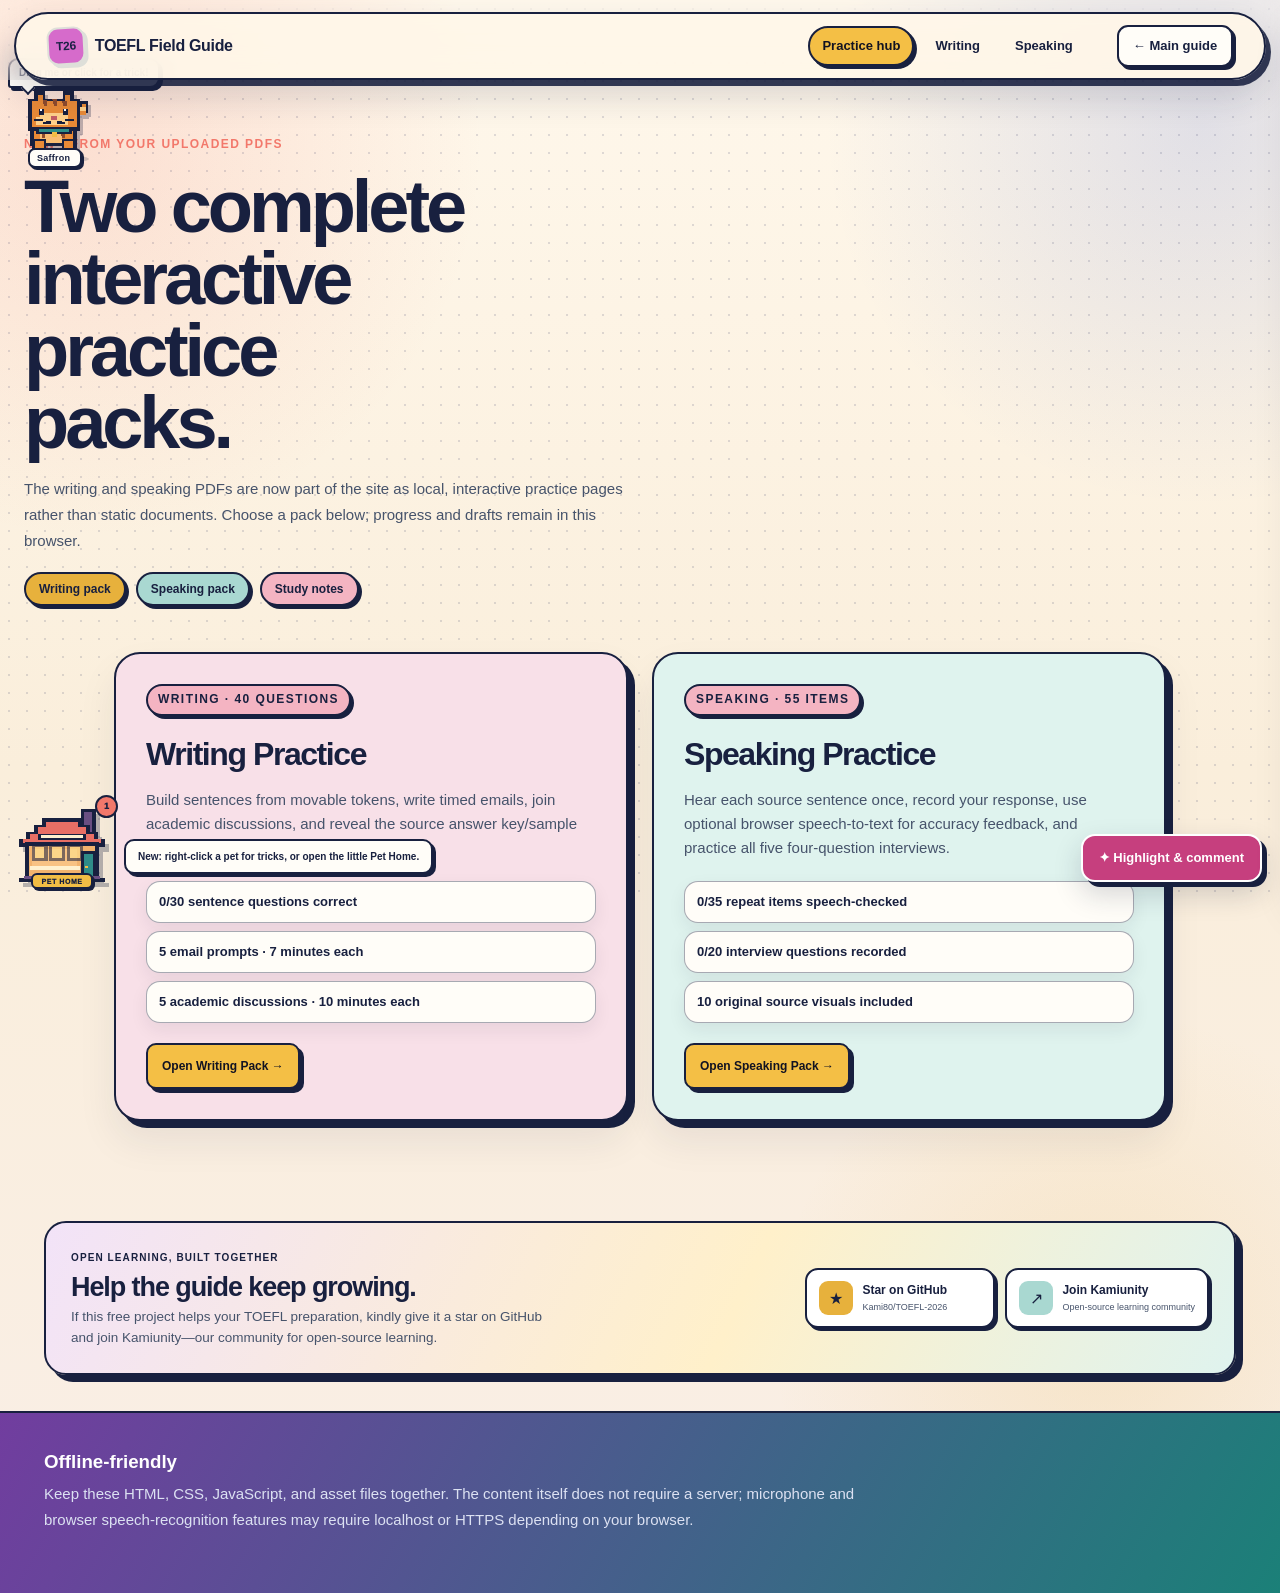
==== commit 89eceb24: "Add files via upload" ====
--- a/practice-packs.html
+++ b/practice-packs.html
@@ -1,8 +1,8 @@
 <!doctype html>
 <html lang="en">
-<head><meta charset="utf-8"><meta name="viewport" content="width=device-width,initial-scale=1"><meta name="theme-color" content="#151628"><title>TOEFL 2026 Practice Packs</title><link rel="stylesheet" href="practice-pack.css?v=20260815-color2"><link rel="stylesheet" href="pets.css?v=20260815-petarc8"></head>
+<head><meta charset="utf-8"><meta name="viewport" content="width=device-width,initial-scale=1"><meta name="theme-color" content="#151628"><title>TOEFL 2026 Practice Packs</title><link rel="stylesheet" href="practice-pack.css?v=20260815-floatnav3"><link rel="stylesheet" href="pets.css?v=20260815-petarc8"></head>
 <body data-pack="hub" data-note-scope="practice-hub">
-<header class="pack-top"><nav class="pack-nav"><a class="pack-brand" href="index.html"><i>T26</i><span>TOEFL Field Guide</span></a><div class="pack-links"><a class="active" href="practice-packs.html">Practice hub</a><a href="writing-practice.html">Writing</a><a href="speaking-practice.html">Speaking</a></div><a class="pack-home" href="index.html">← Main guide</a></nav></header>
+<header class="pack-top"><nav class="pack-nav" aria-label="Practice navigation"><a class="pack-brand" href="index.html"><i>T26</i><span>TOEFL Field Guide</span></a><div class="pack-links"><a class="active" href="practice-packs.html">Practice hub</a><a href="writing-practice.html">Writing</a><a href="speaking-practice.html">Speaking</a></div><a class="pack-home" href="index.html">← Main guide</a></nav></header>
 <section class="pack-hero" style="grid-template-columns:1fr"><div><span class="pack-kicker">NEW · FROM YOUR UPLOADED PDFs</span><h1>Two complete interactive practice packs.</h1><p>The writing and speaking PDFs are now part of the site as local, interactive practice pages rather than static documents. Choose a pack below; progress and drafts remain in this browser.</p></div></section>
 <main class="hub-grid"><article class="hub-card writing"><span class="badge">WRITING · 40 QUESTIONS</span><h2>Writing Practice</h2><p>Build sentences from movable tokens, write timed emails, join academic discussions, and reveal the source answer key/sample responses after you practice.</p><div class="hub-list"><span id="hubSentenceProgress">0/30 sentence questions correct</span><span>5 email prompts · 7 minutes each</span><span>5 academic discussions · 10 minutes each</span></div><a href="writing-practice.html">Open Writing Pack →</a></article><article class="hub-card speaking"><span class="badge">SPEAKING · 55 ITEMS</span><h2>Speaking Practice</h2><p>Hear each source sentence once, record your response, use optional browser speech-to-text for accuracy feedback, and practice all five four-question interviews.</p><div class="hub-list"><span id="hubRepeatProgress">0/35 repeat items speech-checked</span><span id="hubInterviewProgress">0/20 interview questions recorded</span><span>10 original source visuals included</span></div><a href="speaking-practice.html">Open Speaking Pack →</a></article></main>
 <footer class="pack-footer"><div><h3>Offline-friendly</h3><p>Keep these HTML, CSS, JavaScript, and asset files together. The content itself does not require a server; microphone and browser speech-recognition features may require localhost or HTTPS depending on your browser.</p></div></footer>
--- a/practice-pack.css
+++ b/practice-pack.css
@@ -680,3 +680,58 @@
 .color-choice[data-color="mint"]::before{background:#7be7bb}
 .color-choice[data-color="blue"]::before{background:#91b5ff}
 .color-choice[data-color="pink"]::before{background:#ff9db7}
+
+/* Match the index navigation: full-width floating pill that follows the page. */
+body.retromax-ready .pack-top{
+  position:sticky;
+  top:0;
+  z-index:1100;
+  width:100%;
+  padding:12px 14px 0;
+  border:0;
+  background:transparent!important;
+  pointer-events:none;
+}
+body.retromax-ready .pack-nav{
+  width:100%;
+  max-width:none!important;
+  height:68px;
+  margin:0;
+  padding:0 clamp(16px,2.4vw,34px);
+  border:2px solid var(--retro-line);
+  border-radius:999px;
+  background:rgba(255,247,232,.91)!important;
+  box-shadow:5px 6px 0 rgba(24,32,63,.88),0 16px 34px rgba(24,32,63,.16);
+  -webkit-backdrop-filter:blur(14px) saturate(1.12);
+  backdrop-filter:blur(14px) saturate(1.12);
+  pointer-events:auto;
+  transition:background-color .2s ease,box-shadow .2s ease;
+}
+body.retromax-ready .pack-nav:hover,
+body.retromax-ready .pack-nav:focus-within{
+  background:rgba(255,250,241,.97)!important;
+  box-shadow:4px 5px 0 rgba(24,32,63,.9),0 18px 38px rgba(24,32,63,.2);
+}
+body.retromax-ready .mode-tabs{top:88px}
+html{scroll-padding-top:98px}
+
+@media(max-width:900px){
+  body.retromax-ready .pack-top{padding:9px 10px 0}
+  body.retromax-ready .pack-nav{
+    height:62px;
+    padding-inline:15px;
+  }
+  body.retromax-ready .mode-tabs{top:78px}
+  html{scroll-padding-top:88px}
+}
+@media(max-width:560px){
+  body.retromax-ready .pack-top{padding:7px 7px 0}
+  body.retromax-ready .pack-nav{
+    height:58px;
+    padding-inline:13px;
+    box-shadow:3px 4px 0 rgba(24,32,63,.88),0 11px 24px rgba(24,32,63,.16);
+  }
+  body.retromax-ready .pack-brand i{width:34px;height:34px}
+  body.retromax-ready .mode-tabs{top:70px}
+  html{scroll-padding-top:80px}
+}
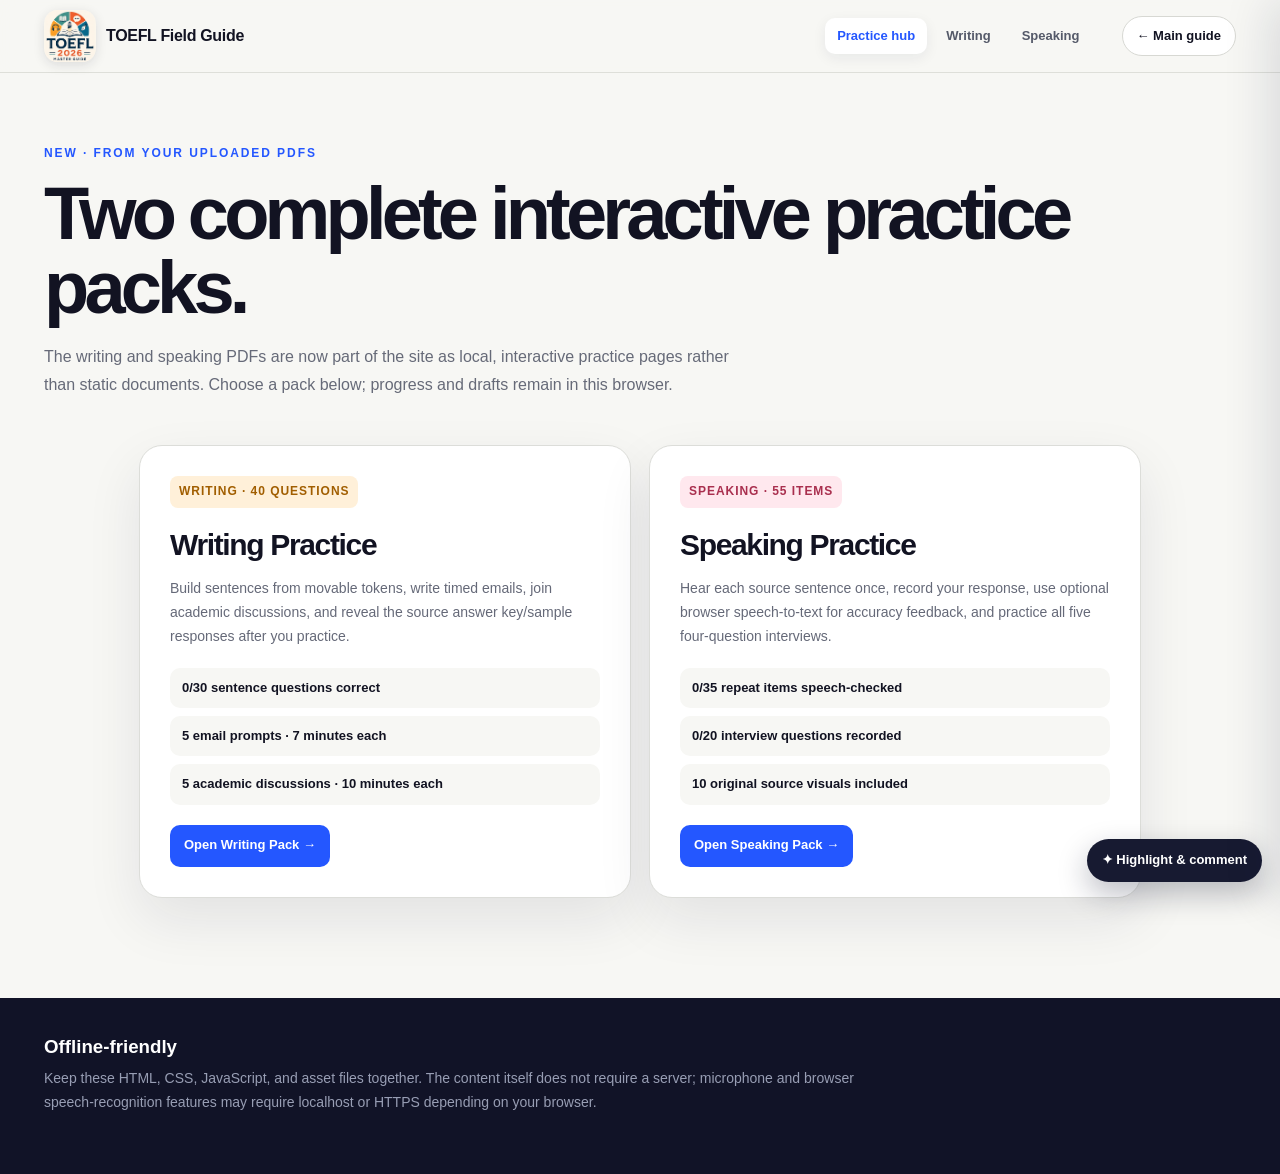
==== commit 56da52c3: "Add files via upload" ====
--- a/practice-packs.html
+++ b/practice-packs.html
@@ -1,13 +1,11 @@
 <!doctype html>
 <html lang="en">
-<head><meta charset="utf-8"><meta name="viewport" content="width=device-width,initial-scale=1"><meta name="theme-color" content="#151628"><title>TOEFL 2026 Practice Packs</title><link rel="stylesheet" href="practice-pack.css?v=20260815-floatnav3"><link rel="stylesheet" href="pets.css?v=20260815-petarc8"></head>
-<body data-pack="hub" data-note-scope="practice-hub">
-<header class="pack-top"><nav class="pack-nav" aria-label="Practice navigation"><a class="pack-brand" href="index.html"><i>T26</i><span>TOEFL Field Guide</span></a><div class="pack-links"><a class="active" href="practice-packs.html">Practice hub</a><a href="writing-practice.html">Writing</a><a href="speaking-practice.html">Speaking</a></div><a class="pack-home" href="index.html">← Main guide</a></nav></header>
+<head><meta charset="utf-8"><meta name="viewport" content="width=device-width,initial-scale=1"><meta name="theme-color" content="#151628"><title>TOEFL 2026 Practice Packs</title><link rel="icon" href="favicon.ico" sizes="any"><link rel="icon" type="image/webp" href="toefl-2026-favicon.webp"><link rel="apple-touch-icon" href="toefl-2026-favicon-512.png"><link rel="stylesheet" href="practice-pack.css"><link rel="stylesheet" href="branding.css"></head>
+<body data-pack="hub">
+<header class="pack-top"><nav class="pack-nav"><a class="pack-brand" href="index.html"><img class="site-brand-logo" src="toefl-2026-logo-header.webp" alt="" width="52" height="52"><span>TOEFL Field Guide</span></a><div class="pack-links"><a class="active" href="practice-packs.html">Practice hub</a><a href="writing-practice.html">Writing</a><a href="speaking-practice.html">Speaking</a></div><a class="pack-home" href="index.html">← Main guide</a></nav></header>
 <section class="pack-hero" style="grid-template-columns:1fr"><div><span class="pack-kicker">NEW · FROM YOUR UPLOADED PDFs</span><h1>Two complete interactive practice packs.</h1><p>The writing and speaking PDFs are now part of the site as local, interactive practice pages rather than static documents. Choose a pack below; progress and drafts remain in this browser.</p></div></section>
 <main class="hub-grid"><article class="hub-card writing"><span class="badge">WRITING · 40 QUESTIONS</span><h2>Writing Practice</h2><p>Build sentences from movable tokens, write timed emails, join academic discussions, and reveal the source answer key/sample responses after you practice.</p><div class="hub-list"><span id="hubSentenceProgress">0/30 sentence questions correct</span><span>5 email prompts · 7 minutes each</span><span>5 academic discussions · 10 minutes each</span></div><a href="writing-practice.html">Open Writing Pack →</a></article><article class="hub-card speaking"><span class="badge">SPEAKING · 55 ITEMS</span><h2>Speaking Practice</h2><p>Hear each source sentence once, record your response, use optional browser speech-to-text for accuracy feedback, and practice all five four-question interviews.</p><div class="hub-list"><span id="hubRepeatProgress">0/35 repeat items speech-checked</span><span id="hubInterviewProgress">0/20 interview questions recorded</span><span>10 original source visuals included</span></div><a href="speaking-practice.html">Open Speaking Pack →</a></article></main>
 <footer class="pack-footer"><div><h3>Offline-friendly</h3><p>Keep these HTML, CSS, JavaScript, and asset files together. The content itself does not require a server; microphone and browser speech-recognition features may require localhost or HTTPS depending on your browser.</p></div></footer>
 <button class="notes-button" id="notesButton">✦ Study notes</button><button class="selection-note" id="selectionNote">Highlight + comment</button><aside class="notes-drawer" id="notesDrawer"><div class="notes-head"><h3>Highlights & comments</h3><button id="notesClose">×</button></div><div class="note-form hidden" id="noteForm"><blockquote id="noteQuote"></blockquote><div class="color-row"><button class="color-yellow active" data-color="yellow"></button><button class="color-mint" data-color="mint"></button><button class="color-blue" data-color="blue"></button><button class="color-pink" data-color="pink"></button></div><textarea id="noteComment" placeholder="Add a comment…"></textarea><div class="note-save"><button class="primary-btn" id="noteSave">Save</button><button class="ghost-btn" id="noteCancel">Cancel</button></div></div><div class="notes-list" id="notesList"></div></aside>
-<script src="practice-data.js" defer></script><script src="practice-pack.js?v=20260815-color2" defer></script>
-<script src="retromax.js?v=20260815-polish1" defer></script>
-<script src="pets.js?v=20260815-petarc8" defer></script>
+<script src="practice-data.js" defer></script><script src="practice-pack.js" defer></script>
 </body></html>
--- a/practice-pack.css
+++ b/practice-pack.css
@@ -735,3 +735,70 @@
   body.retromax-ready .mode-tabs{top:70px}
   html{scroll-padding-top:80px}
 }
+
+@media(max-width:720px){
+  body.retromax-ready .pack-top{padding:7px 7px 0}
+  body.retromax-ready .pack-nav{
+    width:100%;
+    height:auto;
+    min-height:102px;
+    padding:8px 10px 9px;
+    display:grid;
+    grid-template-columns:minmax(0,1fr) auto;
+    gap:7px 8px;
+    align-items:center;
+    border-radius:24px;
+    box-shadow:3px 4px 0 rgba(24,32,63,.88),0 11px 24px rgba(24,32,63,.16);
+  }
+  body.retromax-ready .pack-brand{grid-column:1;grid-row:1;min-width:0;gap:8px;font-size:13px}
+  body.retromax-ready .pack-brand i{width:34px;height:34px}
+  body.retromax-ready .pack-brand span{display:inline!important;overflow:hidden;text-overflow:ellipsis}
+  body.retromax-ready .pack-home{
+    grid-column:2;
+    grid-row:1;
+    min-height:36px;
+    display:inline-flex!important;
+    align-items:center;
+    margin-left:0;
+    padding:0 10px;
+    font-size:10px!important;
+    white-space:nowrap;
+  }
+  body.retromax-ready .pack-links{
+    grid-column:1/-1;
+    grid-row:2;
+    width:100%;
+    display:flex!important;
+    gap:6px;
+    margin:0;
+    padding:7px 2px 2px;
+    overflow-x:auto;
+    overscroll-behavior-inline:contain;
+    scroll-snap-type:x proximity;
+    scrollbar-width:none;
+    border-top:1.5px dashed rgba(24,32,63,.28);
+  }
+  body.retromax-ready .pack-links::-webkit-scrollbar{display:none}
+  body.retromax-ready .pack-links a{
+    flex:0 0 auto;
+    min-height:40px;
+    display:inline-flex;
+    align-items:center;
+    justify-content:center;
+    padding:0 11px;
+    border:1.5px solid rgba(24,32,63,.42);
+    border-radius:999px;
+    background:#fffaf0;
+    box-shadow:2px 2px 0 rgba(24,32,63,.2);
+    font-size:11px!important;
+    scroll-snap-align:start;
+  }
+  body.retromax-ready .pack-links a:hover,
+  body.retromax-ready .pack-links a.active{
+    border-color:var(--retro-line);
+    background:var(--retro-mint)!important;
+    box-shadow:2px 2px 0 var(--retro-line);
+  }
+  body.retromax-ready .mode-tabs{top:128px}
+  html{scroll-padding-top:140px}
+}
--- a/branding.css
+++ b/branding.css
@@ -0,0 +1,86 @@
+/* TOEFL 2026 — brand integration layer
+   Loaded after the existing page stylesheet so no existing UI behavior is changed. */
+
+:root{
+  --toefl-logo-bg:#fbf6ec;
+}
+
+/* Main guide + Task Explorer legacy T26 mark */
+.brand-mark{
+  width:52px !important;
+  height:52px !important;
+  flex:0 0 52px;
+  display:block !important;
+  padding:0 !important;
+  border:0 !important;
+  border-radius:14px !important;
+  background:
+    var(--toefl-logo-bg)
+    url("toefl-2026-logo-header.webp")
+    center / contain no-repeat !important;
+  box-shadow:0 3px 12px rgba(18,19,34,.12) !important;
+  transform:none !important;
+  color:transparent !important;
+  font-size:0 !important;
+  overflow:hidden;
+}
+
+/* Practice-pack navigation uses <i>T26</i> */
+.pack-brand i{
+  width:52px !important;
+  height:52px !important;
+  flex:0 0 52px;
+  display:block !important;
+  padding:0 !important;
+  border:0 !important;
+  border-radius:14px !important;
+  background:
+    var(--toefl-logo-bg)
+    url("toefl-2026-logo-header.webp")
+    center / contain no-repeat !important;
+  box-shadow:0 3px 12px rgba(18,19,34,.12) !important;
+  transform:none !important;
+  color:transparent !important;
+  font-size:0 !important;
+  font-style:normal !important;
+  overflow:hidden;
+}
+
+/* Direct image markup used on static sub-pages */
+.site-brand-logo{
+  width:52px;
+  height:52px;
+  flex:0 0 52px;
+  display:block;
+  object-fit:contain;
+  border-radius:14px;
+  background:var(--toefl-logo-bg);
+  box-shadow:0 3px 12px rgba(18,19,34,.12);
+}
+
+.footer-brand .brand-mark{
+  width:58px !important;
+  height:58px !important;
+  flex-basis:58px;
+}
+
+@media (max-width:820px){
+  .brand-mark,
+  .pack-brand i,
+  .site-brand-logo{
+    width:46px !important;
+    height:46px !important;
+    flex-basis:46px;
+    border-radius:12px;
+  }
+}
+
+@media (max-width:560px){
+  .brand-mark,
+  .pack-brand i,
+  .site-brand-logo{
+    width:42px !important;
+    height:42px !important;
+    flex-basis:42px;
+  }
+}
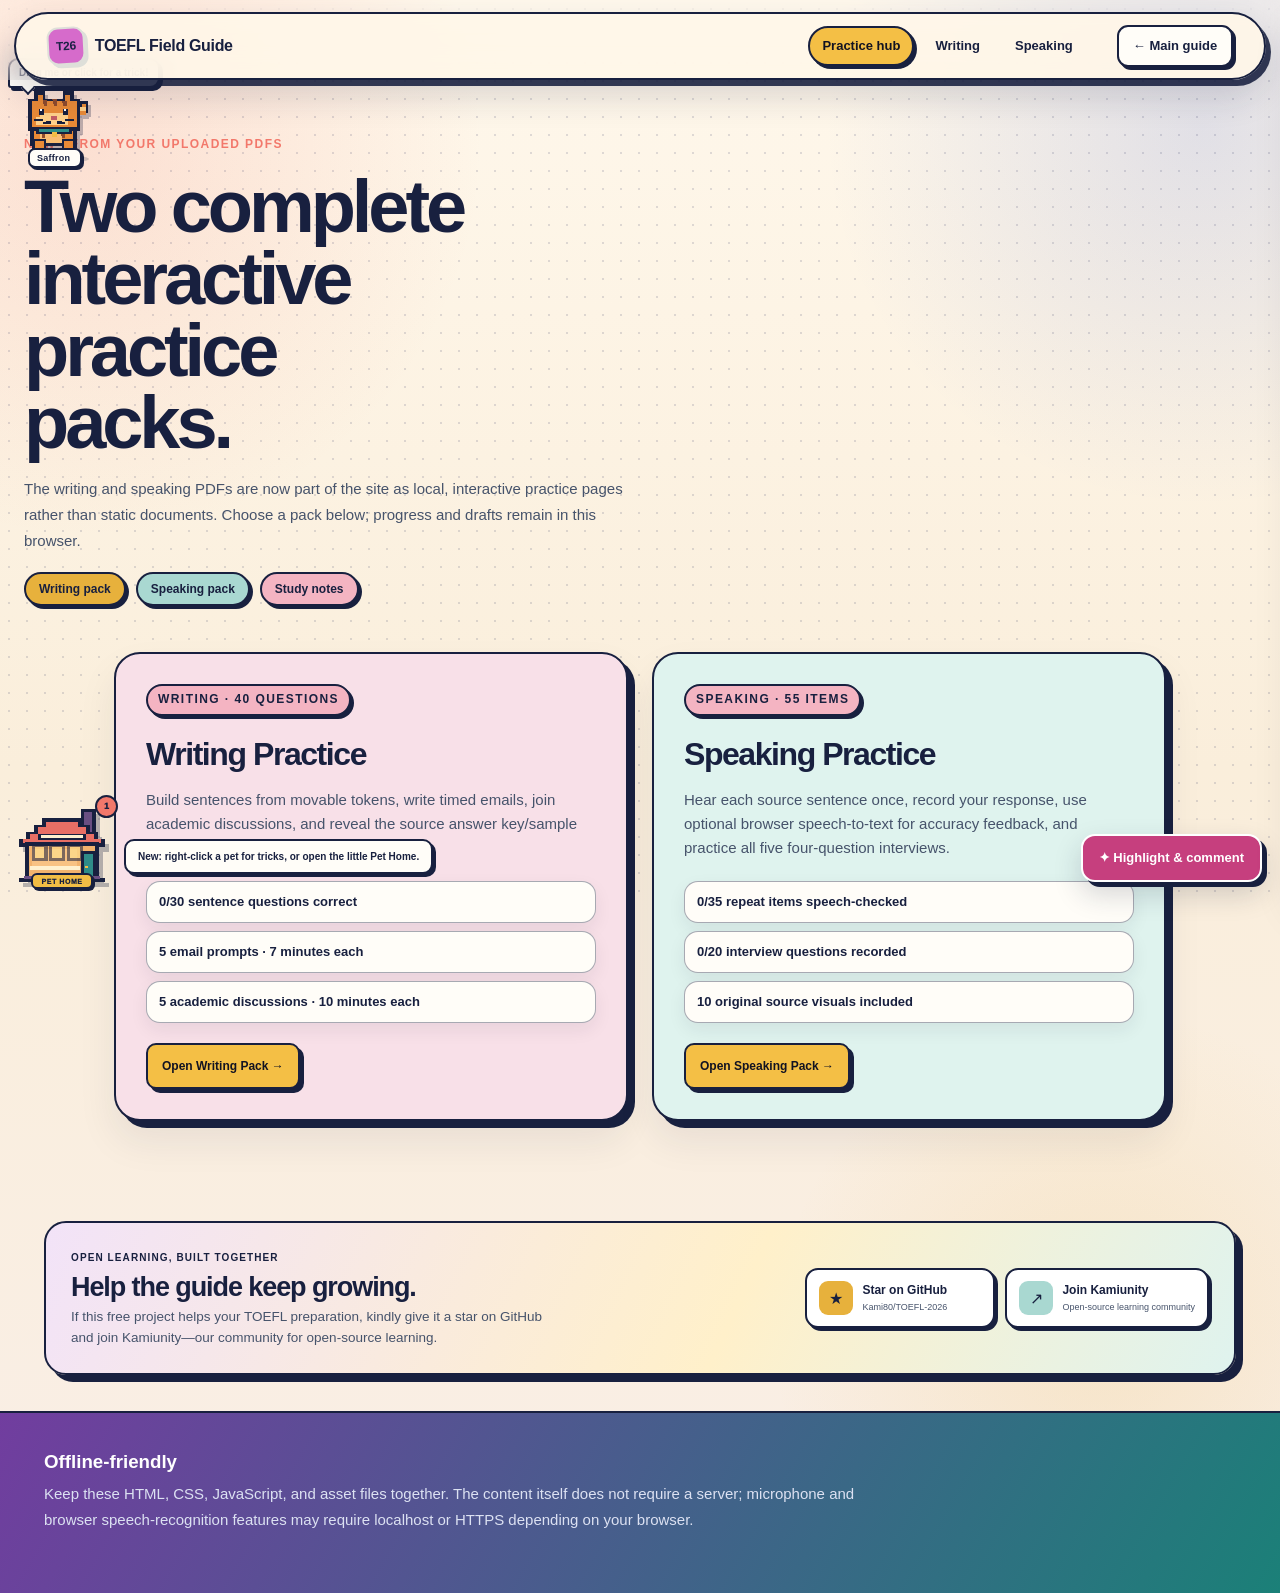
==== commit b1f4356a: "Add files via upload" ====
--- a/practice-packs.html
+++ b/practice-packs.html
@@ -1,11 +1,13 @@
 <!doctype html>
 <html lang="en">
-<head><meta charset="utf-8"><meta name="viewport" content="width=device-width,initial-scale=1"><meta name="theme-color" content="#151628"><title>TOEFL 2026 Practice Packs</title><link rel="icon" href="favicon.ico" sizes="any"><link rel="icon" type="image/webp" href="toefl-2026-favicon.webp"><link rel="apple-touch-icon" href="toefl-2026-favicon-512.png"><link rel="stylesheet" href="practice-pack.css"><link rel="stylesheet" href="branding.css"></head>
-<body data-pack="hub">
-<header class="pack-top"><nav class="pack-nav"><a class="pack-brand" href="index.html"><img class="site-brand-logo" src="toefl-2026-logo-header.webp" alt="" width="52" height="52"><span>TOEFL Field Guide</span></a><div class="pack-links"><a class="active" href="practice-packs.html">Practice hub</a><a href="writing-practice.html">Writing</a><a href="speaking-practice.html">Speaking</a></div><a class="pack-home" href="index.html">← Main guide</a></nav></header>
+<head><meta charset="utf-8"><meta name="viewport" content="width=device-width,initial-scale=1"><meta name="theme-color" content="#151628"><title>TOEFL 2026 Practice Packs</title><link rel="stylesheet" href="practice-pack.css?v=20260815-phonenav6"><link rel="stylesheet" href="pets.css?v=20260815-petarc8"></head>
+<body data-pack="hub" data-note-scope="practice-hub">
+<header class="pack-top"><nav class="pack-nav" aria-label="Practice navigation"><a class="pack-brand" href="index.html"><i>T26</i><span>TOEFL Field Guide</span></a><div class="pack-links"><a class="active" href="practice-packs.html">Practice hub</a><a href="writing-practice.html">Writing</a><a href="speaking-practice.html">Speaking</a></div><a class="pack-home" href="index.html">← Main guide</a></nav></header>
 <section class="pack-hero" style="grid-template-columns:1fr"><div><span class="pack-kicker">NEW · FROM YOUR UPLOADED PDFs</span><h1>Two complete interactive practice packs.</h1><p>The writing and speaking PDFs are now part of the site as local, interactive practice pages rather than static documents. Choose a pack below; progress and drafts remain in this browser.</p></div></section>
 <main class="hub-grid"><article class="hub-card writing"><span class="badge">WRITING · 40 QUESTIONS</span><h2>Writing Practice</h2><p>Build sentences from movable tokens, write timed emails, join academic discussions, and reveal the source answer key/sample responses after you practice.</p><div class="hub-list"><span id="hubSentenceProgress">0/30 sentence questions correct</span><span>5 email prompts · 7 minutes each</span><span>5 academic discussions · 10 minutes each</span></div><a href="writing-practice.html">Open Writing Pack →</a></article><article class="hub-card speaking"><span class="badge">SPEAKING · 55 ITEMS</span><h2>Speaking Practice</h2><p>Hear each source sentence once, record your response, use optional browser speech-to-text for accuracy feedback, and practice all five four-question interviews.</p><div class="hub-list"><span id="hubRepeatProgress">0/35 repeat items speech-checked</span><span id="hubInterviewProgress">0/20 interview questions recorded</span><span>10 original source visuals included</span></div><a href="speaking-practice.html">Open Speaking Pack →</a></article></main>
 <footer class="pack-footer"><div><h3>Offline-friendly</h3><p>Keep these HTML, CSS, JavaScript, and asset files together. The content itself does not require a server; microphone and browser speech-recognition features may require localhost or HTTPS depending on your browser.</p></div></footer>
 <button class="notes-button" id="notesButton">✦ Study notes</button><button class="selection-note" id="selectionNote">Highlight + comment</button><aside class="notes-drawer" id="notesDrawer"><div class="notes-head"><h3>Highlights & comments</h3><button id="notesClose">×</button></div><div class="note-form hidden" id="noteForm"><blockquote id="noteQuote"></blockquote><div class="color-row"><button class="color-yellow active" data-color="yellow"></button><button class="color-mint" data-color="mint"></button><button class="color-blue" data-color="blue"></button><button class="color-pink" data-color="pink"></button></div><textarea id="noteComment" placeholder="Add a comment…"></textarea><div class="note-save"><button class="primary-btn" id="noteSave">Save</button><button class="ghost-btn" id="noteCancel">Cancel</button></div></div><div class="notes-list" id="notesList"></div></aside>
-<script src="practice-data.js" defer></script><script src="practice-pack.js" defer></script>
+<script src="practice-data.js" defer></script><script src="practice-pack.js?v=20260815-color2" defer></script>
+<script src="retromax.js?v=20260815-polish1" defer></script>
+<script src="pets.js?v=20260815-petarc8" defer></script>
 </body></html>
--- a/pets.css
+++ b/pets.css
@@ -0,0 +1,1617 @@
+/* TOEFL 2026 Pixel Pet Home
+   A self-contained, dependency-free overlay shared by every page. */
+
+:root {
+  --pet-ink: #18203f;
+  --pet-paper: #fff8e9;
+  --pet-cream: #fffdf8;
+  --pet-yellow: #f2bd45;
+  --pet-coral: #f2786b;
+  --pet-mint: #9fd8cf;
+  --pet-violet: #a878ca;
+  --pet-blue: #4c69c7;
+}
+
+.pixel-pets-root,
+.pixel-pets-root * {
+  box-sizing: border-box;
+}
+
+.pixel-pets-root {
+  position: fixed;
+  inset: 0;
+  z-index: 650;
+  overflow: hidden;
+  pointer-events: none;
+  color: var(--pet-ink);
+  font-family: var(--font-body, "DM Sans", "Segoe UI", Arial, sans-serif);
+  line-height: 1.35;
+  isolation: isolate;
+}
+
+.pixel-pet-stage {
+  position: absolute;
+  inset: 0;
+  overflow: hidden;
+  pointer-events: none;
+}
+
+.pixel-pets-root[data-world-hidden="true"] .pixel-pet-stage {
+  display: none;
+}
+
+.pixel-pet-actor {
+  --pet-x: 160px;
+  --pet-y: calc(100vh - 118px);
+  --pet-travel: 0ms;
+  position: absolute;
+  top: 0;
+  left: 0;
+  width: 94px;
+  height: 94px;
+  margin: 0;
+  padding: 0;
+  border: 0;
+  outline: 0;
+  background: transparent;
+  color: inherit;
+  transform: translate3d(var(--pet-x), var(--pet-y), 0);
+  transition: transform var(--pet-travel) linear;
+  pointer-events: auto;
+  user-select: none;
+  -webkit-user-select: none;
+  touch-action: none;
+  cursor: grab;
+  filter: none;
+}
+
+.pixel-pet-actor:active,
+.pixel-house:active {
+  cursor: grabbing;
+}
+
+.pixel-pet-actor:focus-visible,
+.pixel-house:focus-visible {
+  outline: 3px solid #fff;
+  outline-offset: 3px;
+}
+
+.pixel-pet-actor:focus-visible::after,
+.pixel-house:focus-visible::after {
+  content: "";
+  position: absolute;
+  inset: -5px;
+  border: 3px solid var(--pet-blue);
+  border-radius: 13px;
+  pointer-events: none;
+}
+
+.pixel-pet-facing {
+  position: absolute;
+  inset: 9px 4px 3px;
+  transform-origin: 50% 82%;
+}
+
+.pixel-pet-actor[data-facing="left"] .pixel-pet-facing {
+  transform: scaleX(-1);
+}
+
+.pixel-pet-avatar {
+  position: absolute;
+  inset: 0;
+  transform-origin: 50% 88%;
+}
+
+.pixel-pet-avatar svg {
+  display: block;
+  width: 100%;
+  height: 100%;
+  overflow: visible;
+  image-rendering: pixelated;
+  shape-rendering: crispEdges;
+  filter: drop-shadow(3px 4px 0 rgba(24, 32, 63, 0.28));
+}
+
+.pixel-pet-shadow {
+  position: absolute;
+  left: 23px;
+  bottom: 3px;
+  width: 58px;
+  height: 8px;
+  border-radius: 50%;
+  background: rgba(24, 32, 63, 0.19);
+  transform-origin: center;
+}
+
+.pixel-pet-label {
+  position: absolute;
+  left: 50%;
+  bottom: -2px;
+  z-index: 4;
+  min-width: 54px;
+  max-width: 96px;
+  padding: 4px 7px 3px;
+  overflow: hidden;
+  border: 2px solid var(--pet-ink);
+  border-radius: 7px;
+  background: var(--pet-cream);
+  box-shadow: 2px 2px 0 var(--pet-ink);
+  color: var(--pet-ink);
+  font: 900 9px/1 var(--font-display, "Segoe UI", sans-serif);
+  letter-spacing: 0.03em;
+  text-overflow: ellipsis;
+  white-space: nowrap;
+  transform: translateX(-50%);
+}
+
+.pixel-pet-bubble {
+  position: absolute;
+  left: 50%;
+  bottom: 78px;
+  z-index: 8;
+  width: max-content;
+  max-width: 158px;
+  padding: 7px 9px;
+  border: 2px solid var(--pet-ink);
+  border-radius: 10px 10px 10px 3px;
+  background: var(--pet-cream);
+  box-shadow: 3px 3px 0 var(--pet-ink);
+  color: var(--pet-ink);
+  font: 850 10px/1.25 var(--font-display, "Segoe UI", sans-serif);
+  opacity: 0;
+  transform: translate(-50%, 5px) scale(0.92);
+  transform-origin: 35% 100%;
+  transition: opacity 120ms ease, transform 120ms steps(2, end);
+  pointer-events: none;
+}
+
+.pixel-pet-bubble::after {
+  content: "";
+  position: absolute;
+  left: 13px;
+  bottom: -7px;
+  width: 8px;
+  height: 8px;
+  border-right: 2px solid var(--pet-ink);
+  border-bottom: 2px solid var(--pet-ink);
+  background: var(--pet-cream);
+  transform: rotate(45deg);
+}
+
+.pixel-pet-actor[data-speaking="true"] .pixel-pet-bubble {
+  opacity: 1;
+  transform: translate(-50%, 0) scale(1);
+}
+
+.pixel-pet-actor[data-edge="left"] .pixel-pet-bubble {
+  left: 0;
+  transform: translate(0, 5px) scale(0.92);
+  transform-origin: 10% 100%;
+}
+
+.pixel-pet-actor[data-edge="left"][data-speaking="true"] .pixel-pet-bubble {
+  transform: translate(0, 0) scale(1);
+}
+
+.pixel-pet-actor[data-edge="right"] .pixel-pet-bubble {
+  right: 0;
+  left: auto;
+  transform: translate(0, 5px) scale(0.92);
+  transform-origin: 90% 100%;
+}
+
+.pixel-pet-actor[data-edge="right"][data-speaking="true"] .pixel-pet-bubble {
+  transform: translate(0, 0) scale(1);
+}
+
+.pixel-pet-actor[data-edge="right"] .pixel-pet-bubble::after {
+  right: 13px;
+  left: auto;
+}
+
+.pixel-pet-toy {
+  position: absolute;
+  left: 62px;
+  top: 62px;
+  z-index: 6;
+  width: 34px;
+  height: 28px;
+  border: 0;
+  padding: 0;
+  background: transparent;
+  opacity: 0;
+  pointer-events: none;
+  transform-origin: center;
+}
+
+.pixel-pet-toy svg {
+  width: 100%;
+  height: 100%;
+  image-rendering: pixelated;
+  shape-rendering: crispEdges;
+  filter: drop-shadow(2px 2px 0 rgba(24, 32, 63, 0.25));
+}
+
+.pixel-pet-actor[data-state="play"] .pixel-pet-toy {
+  opacity: 1;
+  pointer-events: auto;
+}
+
+.pixel-pet-actor[data-species="cat"][data-state="play"] .pixel-pet-toy {
+  animation: pixel-ball-roll 1.15s steps(6, end) infinite alternate;
+}
+
+.pixel-pet-actor[data-species="dog"][data-state="play"] .pixel-pet-toy {
+  animation: pixel-bone-flip 1.2s steps(6, end) infinite;
+}
+
+.pixel-pet-actor[data-state="idle"] .pixel-pet-avatar {
+  animation: pixel-pet-breathe 1.7s steps(2, end) infinite;
+}
+
+.pixel-pet-actor[data-state="wander"] .pixel-pet-avatar,
+.pixel-pet-actor[data-state="social"] .pixel-pet-avatar {
+  animation: pixel-pet-trot 420ms steps(2, end) infinite;
+}
+
+.pixel-pet-actor[data-state="wander"] .pet-paw-front,
+.pixel-pet-actor[data-state="social"] .pet-paw-front {
+  animation: pixel-paw-front 420ms steps(2, end) infinite;
+}
+
+.pixel-pet-actor[data-state="wander"] .pet-paw-back,
+.pixel-pet-actor[data-state="social"] .pet-paw-back {
+  animation: pixel-paw-back 420ms steps(2, end) infinite;
+}
+
+.pixel-pet-actor[data-state="play"] .pixel-pet-avatar {
+  animation: pixel-pet-pounce 1.15s steps(5, end) infinite;
+}
+
+.pixel-pet-actor[data-state="react"] .pixel-pet-avatar {
+  animation: pixel-pet-heart-hop 760ms steps(5, end) 1;
+}
+
+.pixel-pet-actor[data-state="zoomie"] .pixel-pet-avatar {
+  animation: pixel-pet-spin 700ms steps(8, end) 1;
+}
+
+.pixel-pet-actor[data-state="dragging"] .pixel-pet-avatar {
+  animation: pixel-pet-dangle 360ms steps(2, end) infinite;
+}
+
+.pixel-pet-actor[data-state="sleep"] .pixel-pet-avatar {
+  animation: pixel-pet-sleep 1.6s steps(2, end) infinite;
+  opacity: 0.88;
+}
+
+.pixel-pet-actor[data-state="sleep"] {
+  pointer-events: none;
+}
+
+.pixel-pet-actor[data-state="sleep"] .pixel-pet-facing,
+.pixel-pet-actor[data-state="sleep"] .pixel-pet-shadow,
+.pixel-pet-actor[data-state="sleep"] .pixel-pet-label,
+.pixel-pet-actor[data-state="sleep"] .pixel-pet-bubble {
+  opacity: 0;
+}
+
+.pixel-pet-actor[data-state="sleep"] .pixel-pet-label {
+  background: #e9ddf4;
+}
+
+.pixel-pet-actor[data-state="sleep"] .pixel-pet-bubble {
+  opacity: 1;
+  transform: translate(-50%, 0) scale(1);
+}
+
+.pixel-pet-actor .pet-tail {
+  transform-box: fill-box;
+  transform-origin: 8% 65%;
+  animation: pixel-tail-wag 1.15s steps(3, end) infinite alternate;
+}
+
+.pixel-pet-actor[data-species="dog"] .pet-tail {
+  animation-duration: 480ms;
+}
+
+.pixel-pet-actor .pet-eyes {
+  transform-box: fill-box;
+  transform-origin: center;
+  animation: pixel-blink 4.4s steps(1, end) infinite;
+}
+
+.pixel-pet-actor[data-state="sleep"] .pet-eyes {
+  animation: none;
+  transform: scaleY(0.18);
+}
+
+.pixel-pet-actor[data-state="social"] .pet-head {
+  transform-box: fill-box;
+  transform-origin: center bottom;
+  animation: pixel-nuzzle 620ms steps(3, end) infinite alternate;
+}
+
+.pixel-pet-fx {
+  position: absolute;
+  inset: 0;
+  z-index: 9;
+  pointer-events: none;
+}
+
+.pixel-pet-fx i {
+  --fx-x: 0px;
+  --fx-y: -34px;
+  position: absolute;
+  left: 48px;
+  top: 36px;
+  display: grid;
+  width: 14px;
+  height: 14px;
+  place-items: center;
+  color: var(--pet-coral);
+  font: 900 16px/1 monospace;
+  text-shadow: 1px 1px 0 var(--pet-cream);
+  animation: pixel-fx-pop 780ms steps(5, end) forwards;
+}
+
+.pixel-pet-fx i:nth-child(2) {
+  --fx-x: -25px;
+  --fx-y: -44px;
+  animation-delay: 80ms;
+  color: var(--pet-yellow);
+}
+
+.pixel-pet-fx i:nth-child(3) {
+  --fx-x: 24px;
+  --fx-y: -48px;
+  animation-delay: 150ms;
+  color: var(--pet-violet);
+}
+
+.pixel-house {
+  --house-x: calc(70vw - 72px);
+  --house-y: calc(100vh - 142px);
+  position: absolute;
+  top: 0;
+  left: 0;
+  width: 146px;
+  height: 132px;
+  margin: 0;
+  padding: 0;
+  border: 0;
+  outline: 0;
+  background: transparent;
+  transform: translate3d(var(--house-x), var(--house-y), 0);
+  transition: transform 280ms steps(5, end);
+  pointer-events: auto;
+  user-select: none;
+  -webkit-user-select: none;
+  touch-action: none;
+  cursor: grab;
+}
+
+.pixel-house svg {
+  display: block;
+  width: 100%;
+  height: 100%;
+  overflow: visible;
+  image-rendering: pixelated;
+  shape-rendering: crispEdges;
+  filter: drop-shadow(5px 6px 0 rgba(24, 32, 63, 0.28));
+}
+
+.pixel-house .house-door {
+  transform-box: fill-box;
+  transform-origin: left center;
+  transition: transform 180ms steps(3, end);
+}
+
+.pixel-house[data-door-open="true"] .house-door {
+  transform: scaleX(0.36);
+}
+
+.pixel-house .house-window-glow {
+  opacity: 0.48;
+  transition: opacity 160ms linear;
+}
+
+.pixel-house[data-sleepers]:not([data-sleepers="0"]) .house-window-glow {
+  opacity: 1;
+  animation: pixel-window-glow 1.8s steps(2, end) infinite alternate;
+}
+
+.pixel-house-name {
+  position: absolute;
+  left: 50%;
+  bottom: -1px;
+  min-width: 82px;
+  padding: 4px 7px 3px;
+  border: 2px solid var(--pet-ink);
+  border-radius: 7px;
+  background: var(--pet-yellow);
+  box-shadow: 2px 2px 0 var(--pet-ink);
+  font: 900 8px/1 var(--font-display, "Segoe UI", sans-serif);
+  letter-spacing: 0.04em;
+  text-transform: uppercase;
+  transform: translateX(-50%);
+}
+
+.pixel-house-tip {
+  position: absolute;
+  left: 50%;
+  top: -7px;
+  width: max-content;
+  max-width: 155px;
+  padding: 6px 8px;
+  border: 2px solid var(--pet-ink);
+  border-radius: 8px;
+  background: var(--pet-cream);
+  box-shadow: 2px 2px 0 var(--pet-ink);
+  font: 850 9px/1.2 var(--font-display, "Segoe UI", sans-serif);
+  opacity: 0;
+  transform: translate(-50%, -4px);
+  transition: opacity 120ms linear, transform 120ms steps(2, end);
+  pointer-events: none;
+}
+
+.pixel-house[data-speaking="true"] .pixel-house-tip {
+  opacity: 1;
+  transform: translate(-50%, 0);
+}
+
+.pixel-house-zzz {
+  position: absolute;
+  right: 0;
+  top: 4px;
+  display: none;
+  color: var(--pet-violet);
+  font: 950 14px/1 monospace;
+  letter-spacing: 2px;
+  text-shadow: 2px 2px 0 var(--pet-cream);
+  animation: pixel-zzz 1.5s steps(4, end) infinite;
+}
+
+.pixel-house[data-sleepers]:not([data-sleepers="0"]) .pixel-house-zzz {
+  display: block;
+}
+
+.pixel-house-sleepers {
+  position: absolute;
+  left: 28px;
+  top: 59px;
+  z-index: 4;
+  display: flex;
+  gap: 5px;
+  pointer-events: none;
+}
+
+.pixel-house-sleepers span {
+  display: none;
+  width: 22px;
+  height: 18px;
+  padding-top: 2px;
+  border: 2px solid var(--pet-ink);
+  border-radius: 7px 7px 4px 4px;
+  background: #fff2be;
+  color: var(--pet-ink);
+  font: 950 10px/1 monospace;
+  text-align: center;
+}
+
+.pixel-house-sleepers span.is-filled {
+  display: block;
+  animation: pixel-sleeper-bob 1.6s steps(2, end) infinite;
+}
+
+.pixel-house-sleepers span svg {
+  display: block;
+  width: 100%;
+  height: 100%;
+  overflow: visible;
+  image-rendering: pixelated;
+  shape-rendering: crispEdges;
+}
+
+.pixel-pet-launcher {
+  position: fixed;
+  left: 18px;
+  bottom: 18px;
+  z-index: 850;
+  display: grid;
+  grid-template-columns: 40px auto;
+  align-items: center;
+  min-width: 154px;
+  min-height: 58px;
+  padding: 6px 14px 6px 7px;
+  border: 2px solid var(--pet-ink);
+  border-radius: 16px;
+  background: var(--pet-yellow);
+  box-shadow: 5px 5px 0 var(--pet-ink), 0 12px 28px rgba(24, 32, 63, 0.2);
+  color: var(--pet-ink);
+  pointer-events: auto;
+  cursor: pointer;
+  font: inherit;
+  transition: transform 120ms steps(2, end), box-shadow 120ms steps(2, end);
+}
+
+.pixel-pet-launcher:hover {
+  transform: translate(-1px, -2px);
+  box-shadow: 7px 7px 0 var(--pet-ink), 0 15px 30px rgba(24, 32, 63, 0.22);
+}
+
+.pixel-pet-launcher:active {
+  transform: translate(3px, 3px);
+  box-shadow: 2px 2px 0 var(--pet-ink);
+}
+
+.pixel-pet-launcher:focus-visible {
+  outline: 3px solid #fff;
+  outline-offset: 3px;
+}
+
+.pixel-pet-launcher-icon {
+  position: relative;
+  display: grid;
+  width: 40px;
+  height: 40px;
+  place-items: center;
+  border: 2px solid var(--pet-ink);
+  border-radius: 11px;
+  background: var(--pet-cream);
+  box-shadow: 2px 2px 0 var(--pet-ink);
+}
+
+.pixel-pet-launcher-icon svg {
+  width: 30px;
+  height: 30px;
+  image-rendering: pixelated;
+  shape-rendering: crispEdges;
+}
+
+.pixel-pet-launcher-copy {
+  display: grid;
+  justify-items: start;
+  margin-left: 9px;
+}
+
+.pixel-pet-launcher-copy b {
+  font: 950 12px/1 var(--font-display, "Segoe UI", sans-serif);
+  letter-spacing: -0.01em;
+}
+
+.pixel-pet-launcher-copy small {
+  margin-top: 4px;
+  font: 750 8px/1 var(--font-display, "Segoe UI", sans-serif);
+  letter-spacing: 0.06em;
+  text-transform: uppercase;
+}
+
+.pixel-pet-count {
+  position: absolute;
+  top: -8px;
+  right: -8px;
+  display: grid;
+  min-width: 25px;
+  height: 25px;
+  padding: 0 5px;
+  place-items: center;
+  border: 2px solid var(--pet-ink);
+  border-radius: 999px;
+  background: var(--pet-coral);
+  color: var(--pet-ink);
+  font: 950 9px/1 var(--font-display, "Segoe UI", sans-serif);
+}
+
+.pixel-pet-launcher[data-nudge="true"] .pixel-pet-launcher-icon {
+  animation: pixel-launcher-nudge 900ms steps(5, end) 2;
+}
+
+.pixel-pet-dialog {
+  position: fixed;
+  inset: auto auto 88px 18px;
+  z-index: 1600;
+  width: min(430px, calc(100vw - 36px));
+  max-width: none;
+  max-height: min(690px, calc(100vh - 112px));
+  margin: 0;
+  padding: 0;
+  overflow: hidden;
+  border: 2px solid var(--pet-ink);
+  border-radius: 20px;
+  background: var(--pet-paper);
+  box-shadow: 8px 8px 0 var(--pet-ink), 0 24px 70px rgba(24, 32, 63, 0.32);
+  color: var(--pet-ink);
+  pointer-events: auto;
+}
+
+.pixel-pet-dialog:not([open]) {
+  display: none;
+}
+
+.pixel-pet-dialog::backdrop {
+  background: rgba(24, 32, 63, 0.2);
+  backdrop-filter: blur(2px);
+}
+
+.pixel-pet-dialog-shell {
+  max-height: min(686px, calc(100vh - 116px));
+  overflow: auto;
+  scrollbar-width: thin;
+  scrollbar-color: var(--pet-coral) transparent;
+}
+
+.pixel-pet-dialog-header {
+  position: sticky;
+  top: 0;
+  z-index: 3;
+  display: grid;
+  grid-template-columns: 44px 1fr 38px;
+  gap: 10px;
+  align-items: center;
+  min-height: 76px;
+  padding: 12px 13px;
+  border-bottom: 2px solid var(--pet-ink);
+  background: var(--pet-yellow);
+}
+
+.pixel-pet-dialog-mark {
+  display: grid;
+  width: 44px;
+  height: 44px;
+  place-items: center;
+  border: 2px solid var(--pet-ink);
+  border-radius: 12px;
+  background: var(--pet-cream);
+  box-shadow: 3px 3px 0 var(--pet-ink);
+  font-size: 21px;
+}
+
+.pixel-pet-dialog-title {
+  min-width: 0;
+}
+
+.pixel-pet-dialog-title h2 {
+  margin: 0;
+  color: var(--pet-ink);
+  font: 950 20px/1.05 var(--font-display, "Segoe UI", sans-serif);
+  letter-spacing: -0.04em;
+}
+
+.pixel-pet-dialog-title p {
+  margin: 5px 0 0;
+  color: var(--pet-ink);
+  font: 780 9px/1.2 var(--font-display, "Segoe UI", sans-serif);
+  letter-spacing: 0.05em;
+  text-transform: uppercase;
+}
+
+.pixel-pet-close {
+  display: grid;
+  width: 38px;
+  height: 38px;
+  place-items: center;
+  border: 2px solid var(--pet-ink);
+  border-radius: 10px;
+  background: var(--pet-cream);
+  box-shadow: 2px 2px 0 var(--pet-ink);
+  color: var(--pet-ink);
+  cursor: pointer;
+  font: 900 20px/1 monospace;
+}
+
+.pixel-pet-dialog button:focus-visible {
+  outline: 3px solid var(--pet-blue);
+  outline-offset: 2px;
+}
+
+.pixel-pet-panel-section {
+  padding: 17px;
+  border-bottom: 2px dashed rgba(24, 32, 63, 0.24);
+}
+
+.pixel-pet-panel-heading {
+  display: flex;
+  align-items: end;
+  justify-content: space-between;
+  gap: 12px;
+  margin-bottom: 11px;
+}
+
+.pixel-pet-panel-heading h3 {
+  margin: 0;
+  color: var(--pet-ink);
+  font: 950 12px/1 var(--font-display, "Segoe UI", sans-serif);
+  letter-spacing: 0.07em;
+  text-transform: uppercase;
+}
+
+.pixel-pet-panel-heading small {
+  color: #5d6680;
+  font-size: 9px;
+  font-weight: 750;
+}
+
+.pixel-pet-roster {
+  display: grid;
+  grid-template-columns: repeat(2, minmax(0, 1fr));
+  gap: 9px;
+}
+
+.pixel-pet-card {
+  position: relative;
+  display: grid;
+  grid-template-columns: 54px minmax(0, 1fr);
+  gap: 8px;
+  align-items: center;
+  min-height: 92px;
+  padding: 8px;
+  overflow: hidden;
+  border: 2px solid var(--pet-ink);
+  border-radius: 13px;
+  background: var(--pet-cream);
+  box-shadow: 3px 3px 0 rgba(24, 32, 63, 0.95);
+}
+
+.pixel-pet-card[data-active="true"] {
+  background: #e6f4ef;
+}
+
+.pixel-pet-card-preview {
+  position: relative;
+  width: 54px;
+  height: 62px;
+}
+
+.pixel-pet-card-preview svg {
+  display: block;
+  width: 64px;
+  height: 64px;
+  margin: -2px 0 0 -5px;
+  image-rendering: pixelated;
+  shape-rendering: crispEdges;
+}
+
+.pixel-pet-card-copy {
+  min-width: 0;
+}
+
+.pixel-pet-card-copy b {
+  display: block;
+  overflow: hidden;
+  color: var(--pet-ink);
+  font: 900 12px/1.1 var(--font-display, "Segoe UI", sans-serif);
+  text-overflow: ellipsis;
+  white-space: nowrap;
+}
+
+.pixel-pet-card-copy span {
+  display: block;
+  margin-top: 3px;
+  color: #667087;
+  font-size: 8px;
+  font-weight: 700;
+  line-height: 1.2;
+}
+
+.pixel-pet-toggle {
+  min-height: 28px;
+  margin-top: 7px;
+  padding: 0 8px;
+  border: 1.5px solid var(--pet-ink);
+  border-radius: 7px;
+  background: var(--pet-yellow);
+  box-shadow: 2px 2px 0 var(--pet-ink);
+  color: var(--pet-ink);
+  cursor: pointer;
+  font: 900 8px/1 var(--font-display, "Segoe UI", sans-serif);
+}
+
+.pixel-pet-card[data-active="true"] .pixel-pet-toggle {
+  background: var(--pet-coral);
+}
+
+.pixel-pet-toggle:disabled {
+  background: #e5dfd3;
+  box-shadow: none;
+  color: #7c7e85;
+  cursor: not-allowed;
+}
+
+.pixel-house-picker {
+  display: grid;
+  grid-template-columns: repeat(3, 1fr);
+  gap: 8px;
+}
+
+.pixel-house-choice {
+  min-height: 76px;
+  padding: 8px 5px;
+  border: 2px solid var(--pet-ink);
+  border-radius: 11px;
+  background: var(--pet-cream);
+  color: var(--pet-ink);
+  cursor: pointer;
+  font: 850 8px/1.2 var(--font-display, "Segoe UI", sans-serif);
+}
+
+.pixel-house-choice[aria-pressed="true"] {
+  background: var(--pet-mint);
+  box-shadow: 3px 3px 0 var(--pet-ink);
+  transform: translate(-1px, -1px);
+}
+
+.pixel-house-mini {
+  position: relative;
+  display: block;
+  width: 48px;
+  height: 39px;
+  margin: 0 auto 6px;
+}
+
+.pixel-house-mini::before,
+.pixel-house-mini::after {
+  content: "";
+  position: absolute;
+}
+
+.pixel-house-mini::before {
+  left: 6px;
+  bottom: 0;
+  width: 36px;
+  height: 24px;
+  border: 3px solid var(--pet-ink);
+  background: var(--mini-wall, #f5b26d);
+}
+
+.pixel-house-mini::after {
+  left: 2px;
+  top: 3px;
+  width: 44px;
+  height: 17px;
+  border: 3px solid var(--pet-ink);
+  background: var(--mini-roof, #e56f66);
+  clip-path: polygon(50% 0, 100% 70%, 100% 100%, 0 100%, 0 70%);
+}
+
+.pixel-house-choice[data-house="arcade"] .pixel-house-mini {
+  --mini-wall: #a8ddd3;
+  --mini-roof: #f2bd45;
+}
+
+.pixel-house-choice[data-house="moon"] .pixel-house-mini {
+  --mini-wall: #36426f;
+  --mini-roof: #9d71c2;
+}
+
+.pixel-pet-actions {
+  display: grid;
+  grid-template-columns: repeat(3, 1fr);
+  gap: 8px;
+}
+
+.pixel-pet-action {
+  min-height: 49px;
+  padding: 7px 5px;
+  border: 2px solid var(--pet-ink);
+  border-radius: 10px;
+  background: var(--pet-cream);
+  box-shadow: 2px 2px 0 var(--pet-ink);
+  color: var(--pet-ink);
+  cursor: pointer;
+  font: 850 8px/1.15 var(--font-display, "Segoe UI", sans-serif);
+}
+
+.pixel-pet-action span {
+  display: block;
+  margin-bottom: 4px;
+  font-size: 16px;
+}
+
+.pixel-pet-action [data-visibility-copy] {
+  display: inline;
+  margin: 0;
+  font: inherit;
+}
+
+.pixel-pet-action:hover {
+  background: #fff0c4;
+}
+
+.pixel-pet-settings {
+  display: grid;
+  gap: 8px;
+}
+
+.pixel-setting {
+  display: grid;
+  grid-template-columns: 1fr auto;
+  gap: 12px;
+  align-items: center;
+  min-height: 48px;
+  padding: 9px 10px;
+  border: 1.5px solid rgba(24, 32, 63, 0.35);
+  border-radius: 10px;
+  background: rgba(255, 253, 248, 0.7);
+}
+
+.pixel-setting b {
+  display: block;
+  font: 850 10px/1.1 var(--font-display, "Segoe UI", sans-serif);
+}
+
+.pixel-setting small {
+  display: block;
+  margin-top: 3px;
+  color: #687087;
+  font-size: 8px;
+  font-weight: 700;
+}
+
+.pixel-switch {
+  position: relative;
+  width: 48px;
+  height: 28px;
+  padding: 0;
+  border: 2px solid var(--pet-ink);
+  border-radius: 999px;
+  background: #d9d5cb;
+  cursor: pointer;
+}
+
+.pixel-switch::after {
+  content: "";
+  position: absolute;
+  left: 3px;
+  top: 3px;
+  width: 18px;
+  height: 18px;
+  border: 2px solid var(--pet-ink);
+  border-radius: 50%;
+  background: var(--pet-cream);
+  transition: transform 150ms steps(3, end);
+}
+
+.pixel-switch[aria-pressed="true"] {
+  background: var(--pet-mint);
+}
+
+.pixel-switch[aria-pressed="true"]::after {
+  transform: translateX(19px);
+}
+
+.pixel-pet-help {
+  padding: 14px 17px 17px;
+  background: #eee4f4;
+}
+
+.pixel-pet-help p {
+  margin: 0;
+  color: #46516b;
+  font-size: 9px;
+  font-weight: 700;
+  line-height: 1.55;
+}
+
+.pixel-pet-help b {
+  color: var(--pet-ink);
+}
+
+.pixel-pet-reset {
+  min-height: 32px;
+  margin-top: 10px;
+  padding: 0;
+  border: 0;
+  border-bottom: 2px solid var(--pet-ink);
+  background: transparent;
+  color: #9e3345;
+  cursor: pointer;
+  font: 850 9px/1 var(--font-display, "Segoe UI", sans-serif);
+}
+
+.pixel-pet-live {
+  position: fixed;
+  width: 1px;
+  height: 1px;
+  padding: 0;
+  overflow: hidden;
+  clip: rect(0, 0, 0, 0);
+  white-space: nowrap;
+  border: 0;
+}
+
+.pixel-pet-toast {
+  position: fixed;
+  left: 184px;
+  bottom: 25px;
+  z-index: 840;
+  max-width: min(310px, calc(100vw - 210px));
+  padding: 9px 12px;
+  border: 2px solid var(--pet-ink);
+  border-radius: 10px;
+  background: var(--pet-cream);
+  box-shadow: 3px 3px 0 var(--pet-ink);
+  color: var(--pet-ink);
+  font: 800 10px/1.3 var(--font-display, "Segoe UI", sans-serif);
+  opacity: 0;
+  transform: translateX(-6px);
+  transition: opacity 140ms linear, transform 140ms steps(3, end);
+  pointer-events: none;
+}
+
+.pixel-pet-toast[data-show="true"] {
+  opacity: 1;
+  transform: translateX(0);
+}
+
+/* Keep the existing study-note controls above roaming pets. */
+.notes-button {
+  z-index: 720;
+}
+
+.selection-note {
+  z-index: 900;
+}
+
+@keyframes pixel-pet-breathe {
+  0%, 100% { transform: translateY(0) scaleY(1); }
+  50% { transform: translateY(1px) scaleY(0.985); }
+}
+
+@keyframes pixel-pet-trot {
+  0%, 100% { transform: translateY(0) rotate(-1deg); }
+  50% { transform: translateY(-5px) rotate(1deg); }
+}
+
+@keyframes pixel-paw-front {
+  0%, 100% { transform: translateY(0); }
+  50% { transform: translateY(-5px); }
+}
+
+@keyframes pixel-paw-back {
+  0%, 100% { transform: translateY(-5px); }
+  50% { transform: translateY(0); }
+}
+
+@keyframes pixel-tail-wag {
+  from { transform: rotate(-7deg); }
+  to { transform: rotate(10deg); }
+}
+
+@keyframes pixel-blink {
+  0%, 44%, 48%, 100% { transform: scaleY(1); }
+  45%, 47% { transform: scaleY(0.12); }
+}
+
+@keyframes pixel-pet-pounce {
+  0%, 100% { transform: translate(0, 0) rotate(0); }
+  24% { transform: translate(-7px, 3px) rotate(-4deg) scaleY(0.94); }
+  52% { transform: translate(10px, -11px) rotate(4deg); }
+  76% { transform: translate(14px, 1px) rotate(0); }
+}
+
+@keyframes pixel-ball-roll {
+  from { transform: translateX(-34px) rotate(0); }
+  to { transform: translateX(13px) rotate(360deg); }
+}
+
+@keyframes pixel-bone-flip {
+  0%, 100% { transform: translate(-34px, 5px) rotate(0); }
+  45% { transform: translate(0, -22px) rotate(180deg); }
+  75% { transform: translate(10px, 2px) rotate(300deg); }
+}
+
+@keyframes pixel-pet-heart-hop {
+  0%, 100% { transform: translateY(0) scale(1); }
+  35% { transform: translateY(-17px) scale(1.05); }
+  60% { transform: translateY(-5px) rotate(5deg); }
+}
+
+@keyframes pixel-pet-spin {
+  0% { transform: rotate(0) scale(1); }
+  45% { transform: rotate(180deg) scale(0.86); }
+  100% { transform: rotate(360deg) scale(1); }
+}
+
+@keyframes pixel-pet-dangle {
+  from { transform: rotate(-3deg) translateY(-3px); }
+  to { transform: rotate(3deg) translateY(1px); }
+}
+
+@keyframes pixel-pet-sleep {
+  0%, 100% { transform: translateY(7px) scale(0.82, 0.72); }
+  50% { transform: translateY(8px) scale(0.84, 0.7); }
+}
+
+@keyframes pixel-nuzzle {
+  from { transform: rotate(-3deg) translateX(-2px); }
+  to { transform: rotate(4deg) translateX(3px); }
+}
+
+@keyframes pixel-fx-pop {
+  0% { opacity: 0; transform: translate(0, 5px) scale(0); }
+  18% { opacity: 1; transform: translate(0, 0) scale(1); }
+  100% { opacity: 0; transform: translate(var(--fx-x), var(--fx-y)) scale(0.72); }
+}
+
+@keyframes pixel-window-glow {
+  from { opacity: 0.65; }
+  to { opacity: 1; }
+}
+
+@keyframes pixel-zzz {
+  0% { opacity: 0; transform: translate(0, 6px) scale(0.8); }
+  30% { opacity: 1; }
+  100% { opacity: 0; transform: translate(10px, -14px) scale(1.08); }
+}
+
+@keyframes pixel-sleeper-bob {
+  from { transform: translateY(0); }
+  to { transform: translateY(2px); }
+}
+
+@keyframes pixel-launcher-nudge {
+  0%, 100% { transform: rotate(0); }
+  25% { transform: rotate(-8deg); }
+  50% { transform: rotate(8deg) scale(1.05); }
+  75% { transform: rotate(-4deg); }
+}
+
+@media (max-width: 720px) {
+  .pixel-pet-actor {
+    width: 80px;
+    height: 80px;
+  }
+
+  .pixel-pet-label {
+    bottom: -5px;
+    font-size: 8px;
+  }
+
+  .pixel-pet-bubble {
+    bottom: 67px;
+    max-width: 132px;
+  }
+
+  .pixel-house {
+    width: 124px;
+    height: 113px;
+  }
+
+  .pixel-house-sleepers {
+    left: 23px;
+    top: 50px;
+    gap: 3px;
+  }
+
+  .pixel-house-sleepers span {
+    width: 19px;
+    height: 16px;
+    font-size: 8px;
+  }
+
+  .pixel-pet-launcher {
+    left: 12px;
+    bottom: 12px;
+    grid-template-columns: 40px;
+    min-width: 0;
+    width: 56px;
+    height: 56px;
+    padding: 6px;
+  }
+
+  .pixel-pet-launcher-copy {
+    display: none;
+  }
+
+  .pixel-pet-dialog {
+    inset: auto 10px 78px 10px;
+    width: auto;
+    max-height: calc(100vh - 94px);
+  }
+
+  .pixel-pet-dialog-shell {
+    max-height: calc(100vh - 98px);
+  }
+
+  .pixel-pet-toast {
+    left: 77px;
+    bottom: 19px;
+    max-width: calc(100vw - 92px);
+  }
+}
+
+@media (max-width: 430px) {
+  .pixel-pet-roster {
+    grid-template-columns: 1fr;
+  }
+
+  .pixel-pet-card {
+    min-height: 78px;
+  }
+
+  .pixel-pet-card-preview {
+    height: 52px;
+  }
+
+  .pixel-pet-card-preview svg {
+    width: 56px;
+    height: 56px;
+  }
+
+  .pixel-pet-actions {
+    grid-template-columns: repeat(2, 1fr);
+  }
+}
+
+@media (prefers-reduced-motion: reduce) {
+  .pixel-pet-actor,
+  .pixel-house,
+  .pixel-pet-bubble,
+  .pixel-pet-toast,
+  .pixel-switch::after {
+    transition: none !important;
+  }
+
+  .pixel-pets-root *,
+  .pixel-pets-root *::before,
+  .pixel-pets-root *::after {
+    animation-duration: 1ms !important;
+    animation-iteration-count: 1 !important;
+    scroll-behavior: auto !important;
+  }
+}
+
+.pixel-pets-root[data-quiet-motion="true"] .pixel-pet-actor,
+.pixel-pets-root[data-quiet-motion="true"] .pixel-house,
+.pixel-pets-root[data-quiet-motion="true"] .pixel-pet-bubble {
+  transition: none !important;
+}
+
+.pixel-pets-root[data-quiet-motion="true"] .pixel-pet-avatar,
+.pixel-pets-root[data-quiet-motion="true"] .pet-tail,
+.pixel-pets-root[data-quiet-motion="true"] .pet-eyes,
+.pixel-pets-root[data-quiet-motion="true"] .pixel-pet-toy,
+.pixel-pets-root[data-quiet-motion="true"] .pixel-pet-treat,
+.pixel-pets-root[data-quiet-motion="true"] .pixel-house-zzz,
+.pixel-pets-root[data-quiet-motion="true"] .house-window-glow {
+  animation: none !important;
+}
+
+/* The bottom-left manager is now the real, fixed pet home. */
+.pixel-pet-launcher {
+  left: 14px;
+  bottom: 14px;
+  display: block;
+  width: 96px;
+  height: 84px;
+  min-width: 0;
+  min-height: 0;
+  padding: 0;
+  overflow: visible;
+  border: 0;
+  border-radius: 0;
+  background: transparent;
+  box-shadow: none;
+}
+
+.pixel-pet-launcher:hover {
+  transform: translateY(-3px);
+  box-shadow: none;
+}
+
+.pixel-pet-launcher:active {
+  transform: translateY(1px);
+  box-shadow: none;
+}
+
+.pixel-pet-home-art {
+  position: absolute;
+  inset: 0;
+  display: block;
+}
+
+.pixel-pet-home-art svg {
+  display: block;
+  width: 100%;
+  height: 100%;
+  overflow: visible;
+  image-rendering: pixelated;
+  shape-rendering: crispEdges;
+  filter: drop-shadow(4px 5px 0 rgba(24,32,63,.3));
+}
+
+.pixel-pet-launcher .house-door {
+  transform-box: fill-box;
+  transform-origin: left center;
+  transition: transform 180ms steps(3,end);
+}
+
+.pixel-pet-launcher[data-door-open="true"] .house-door {
+  transform: scaleX(.36);
+}
+
+.pixel-pet-launcher .house-window-glow {
+  opacity: .55;
+}
+
+.pixel-pet-launcher[data-sleepers]:not([data-sleepers="0"]) .house-window-glow {
+  opacity: 1;
+  animation: pixel-window-glow 1.8s steps(2,end) infinite alternate;
+}
+
+.pixel-pet-launcher .pixel-house-sleepers {
+  left: 18px;
+  top: 43px;
+  gap: 2px;
+}
+
+.pixel-pet-launcher .pixel-house-sleepers span {
+  width: 16px;
+  height: 14px;
+  padding: 0;
+  border-width: 1.5px;
+  border-radius: 4px;
+}
+
+.pixel-pet-launcher .pixel-house-zzz {
+  right: -5px;
+  top: -6px;
+  font-size: 12px;
+}
+
+.pixel-pet-launcher[data-sleepers]:not([data-sleepers="0"]) .pixel-house-zzz {
+  display: block;
+}
+
+.pixel-pet-home-sign {
+  position: absolute;
+  left: 50%;
+  bottom: -3px;
+  min-width: 62px;
+  padding: 3px 5px 2px;
+  border: 2px solid var(--pet-ink);
+  border-radius: 6px;
+  background: var(--pet-yellow);
+  box-shadow: 2px 2px 0 var(--pet-ink);
+  color: var(--pet-ink);
+  font: 950 7px/1 var(--font-display,"Segoe UI",sans-serif);
+  letter-spacing: .08em;
+  transform: translateX(-50%);
+}
+
+.pixel-pet-launcher::before {
+  content: "OPEN PET HOME";
+  position: absolute;
+  left: calc(100% + 9px);
+  bottom: 12px;
+  width: max-content;
+  padding: 6px 8px;
+  border: 2px solid var(--pet-ink);
+  border-radius: 8px;
+  background: var(--pet-cream);
+  box-shadow: 2px 2px 0 var(--pet-ink);
+  color: var(--pet-ink);
+  font: 900 8px/1 var(--font-display,"Segoe UI",sans-serif);
+  letter-spacing: .06em;
+  opacity: 0;
+  transform: translateX(-4px);
+  transition: opacity 120ms linear,transform 120ms steps(2,end);
+  pointer-events: none;
+}
+
+.pixel-pet-launcher:hover::before,
+.pixel-pet-launcher:focus-visible::before {
+  opacity: 1;
+  transform: translateX(0);
+}
+
+.pixel-pet-launcher .pixel-pet-count {
+  top: -7px;
+  right: -8px;
+  min-width: 23px;
+  height: 23px;
+}
+
+.pixel-pet-launcher[data-nudge="true"] .pixel-pet-home-art {
+  animation: pixel-launcher-nudge 900ms steps(5,end) 2;
+}
+
+.pixel-pet-dialog {
+  inset: auto auto 116px 14px;
+}
+
+.pixel-pet-toast {
+  left: 124px;
+  bottom: 26px;
+  max-width: min(310px,calc(100vw - 144px));
+}
+
+/* Right-click action palette: icon-only, crisp, and keyboard accessible. */
+.pixel-pet-context-menu {
+  position: fixed;
+  z-index: 1900;
+  display: block;
+  width: 115px;
+  height: 58px;
+  padding: 0;
+  border: 0;
+  background: transparent;
+  box-shadow: none;
+  pointer-events: auto;
+}
+
+.pixel-pet-context-menu[hidden] {
+  display: none !important;
+}
+
+.pixel-pet-context-menu::before {
+  content: "";
+  position: absolute;
+  left: 11px;
+  bottom: 1px;
+  width: 93px;
+  height: 40px;
+  border: 1.5px dashed rgba(24,32,63,.35);
+  border-bottom: 0;
+  border-radius: 70px 70px 0 0;
+  pointer-events: none;
+}
+
+.pixel-pet-context-menu button {
+  --arc-from-x: 0px;
+  --arc-from-y: 0px;
+  --arc-delay: 0ms;
+  position: absolute;
+  display: grid;
+  width: 24px;
+  height: 24px;
+  padding: 0;
+  place-items: center;
+  border: 2px solid var(--pet-ink);
+  border-radius: 7px;
+  background: var(--pet-cream);
+  box-shadow: 2px 2px 0 var(--pet-ink);
+  color: var(--pet-ink);
+  cursor: pointer;
+  animation: pixel-arc-button 280ms cubic-bezier(.2,.85,.32,1.28) var(--arc-delay) backwards;
+}
+
+.pixel-pet-context-menu button:nth-child(1){left:0;top:34px;--arc-from-x:45px;--arc-from-y:0;--arc-delay:0ms;background:#ffd7df}
+.pixel-pet-context-menu button:nth-child(2){left:15px;top:15px;--arc-from-x:30px;--arc-from-y:19px;--arc-delay:28ms;background:#dff3ee}
+.pixel-pet-context-menu button:nth-child(3){left:34px;top:0;--arc-from-x:11px;--arc-from-y:34px;--arc-delay:56ms;background:#fff0c5}
+.pixel-pet-context-menu button:nth-child(4){left:57px;top:0;--arc-from-x:-12px;--arc-from-y:34px;--arc-delay:84ms;background:#eee1f7}
+.pixel-pet-context-menu button:nth-child(5){left:76px;top:15px;--arc-from-x:-31px;--arc-from-y:19px;--arc-delay:112ms;background:#dce5ff}
+.pixel-pet-context-menu button:nth-child(6){left:91px;top:34px;--arc-from-x:-46px;--arc-from-y:0;--arc-delay:140ms;background:#ffe3bb}
+
+.pixel-pet-context-menu button:hover,
+.pixel-pet-context-menu button:focus-visible {
+  z-index: 4;
+  outline: 2px solid #fff;
+  outline-offset: -4px;
+  transform: translateY(-2px) scale(1.08);
+  box-shadow: 2px 3px 0 var(--pet-ink);
+}
+
+.pixel-pet-context-menu button:active {
+  transform: translateY(1px) scale(.94);
+  box-shadow: none;
+}
+
+.pixel-pet-context-menu button svg {
+  width: 15px;
+  height: 15px;
+  image-rendering: pixelated;
+  shape-rendering: crispEdges;
+}
+
+.pixel-pet-context-menu button::after {
+  content: attr(data-tooltip);
+  position: absolute;
+  left: 50%;
+  bottom: calc(100% + 4px);
+  z-index: 3;
+  width: max-content;
+  max-width: 110px;
+  padding: 4px 5px;
+  border: 1.5px solid #fff;
+  border-radius: 6px;
+  background: var(--pet-ink);
+  color: #fff;
+  font: 850 7px/1 var(--font-display,"Segoe UI",sans-serif);
+  opacity: 0;
+  transform: translate(-50%,4px);
+  transition: opacity 100ms linear .22s,transform 100ms steps(2,end) .22s;
+  pointer-events: none;
+}
+
+.pixel-pet-context-menu button:hover::after,
+.pixel-pet-context-menu button:focus-visible::after {
+  opacity: 1;
+  transform: translate(-50%,0);
+}
+
+.pixel-pet-treat {
+  position: absolute;
+  left: 59px;
+  top: 55px;
+  z-index: 7;
+  width: 32px;
+  height: 24px;
+  opacity: 0;
+  pointer-events: none;
+}
+
+.pixel-pet-treat svg {
+  display: block;
+  width: 100%;
+  height: 100%;
+  image-rendering: pixelated;
+  shape-rendering: crispEdges;
+  filter: drop-shadow(2px 2px 0 rgba(24,32,63,.24));
+}
+
+.pixel-pet-actor[data-state="snack"] .pixel-pet-treat {
+  opacity: 1;
+  animation: pixel-treat-nibble 720ms steps(4,end) infinite;
+}
+
+.pixel-pet-actor[data-state="snack"] .pixel-pet-avatar {
+  animation: pixel-pet-nibble 420ms steps(2,end) infinite;
+}
+
+.pixel-pet-actor[data-state="dance"] .pixel-pet-avatar {
+  animation: pixel-pet-dance 680ms steps(6,end) infinite;
+}
+
+.pixel-pet-actor[data-state="dance"] .pet-tail {
+  animation-duration: 220ms;
+}
+
+@keyframes pixel-arc-button {
+  from { opacity:0;transform:translate(var(--arc-from-x),var(--arc-from-y)) scale(.25); }
+  70% { opacity:1; }
+  to { opacity:1;transform:translate(0,0) scale(1); }
+}
+
+@keyframes pixel-treat-nibble {
+  0%,100% { transform:translate(0,0) rotate(0); }
+  50% { transform:translate(-9px,-5px) rotate(-8deg) scale(.9); }
+}
+
+@keyframes pixel-pet-nibble {
+  from { transform:translateY(0) rotate(0); }
+  to { transform:translateY(2px) rotate(2deg); }
+}
+
+@keyframes pixel-pet-dance {
+  0%,100% { transform:translate(0,0) rotate(0); }
+  20% { transform:translate(-7px,-8px) rotate(-7deg); }
+  40% { transform:translate(4px,-2px) rotate(5deg); }
+  60% { transform:translate(8px,-9px) rotate(8deg); }
+  80% { transform:translate(-3px,-3px) rotate(-4deg); }
+}
+
+@media (max-width:720px) {
+  .pixel-pet-launcher {
+    left: 10px;
+    bottom: 10px;
+    width: 84px;
+    height: 74px;
+    padding: 0;
+  }
+  .pixel-pet-launcher .pixel-house-sleepers {left:15px;top:38px}
+  .pixel-pet-launcher .pixel-house-sleepers span {width:14px;height:12px}
+  .pixel-pet-home-sign {min-width:55px;font-size:6px}
+  .pixel-pet-dialog {inset:auto 10px 98px 10px;max-height:calc(100vh - 112px)}
+  .pixel-pet-dialog-shell {max-height:calc(100vh - 116px)}
+  .pixel-pet-toast {left:104px;bottom:18px;max-width:calc(100vw - 116px)}
+}
+
+@media print {
+  .pixel-pets-root,
+  .pixel-pet-launcher,
+  .pixel-pet-dialog {
+    display: none !important;
+  }
+}
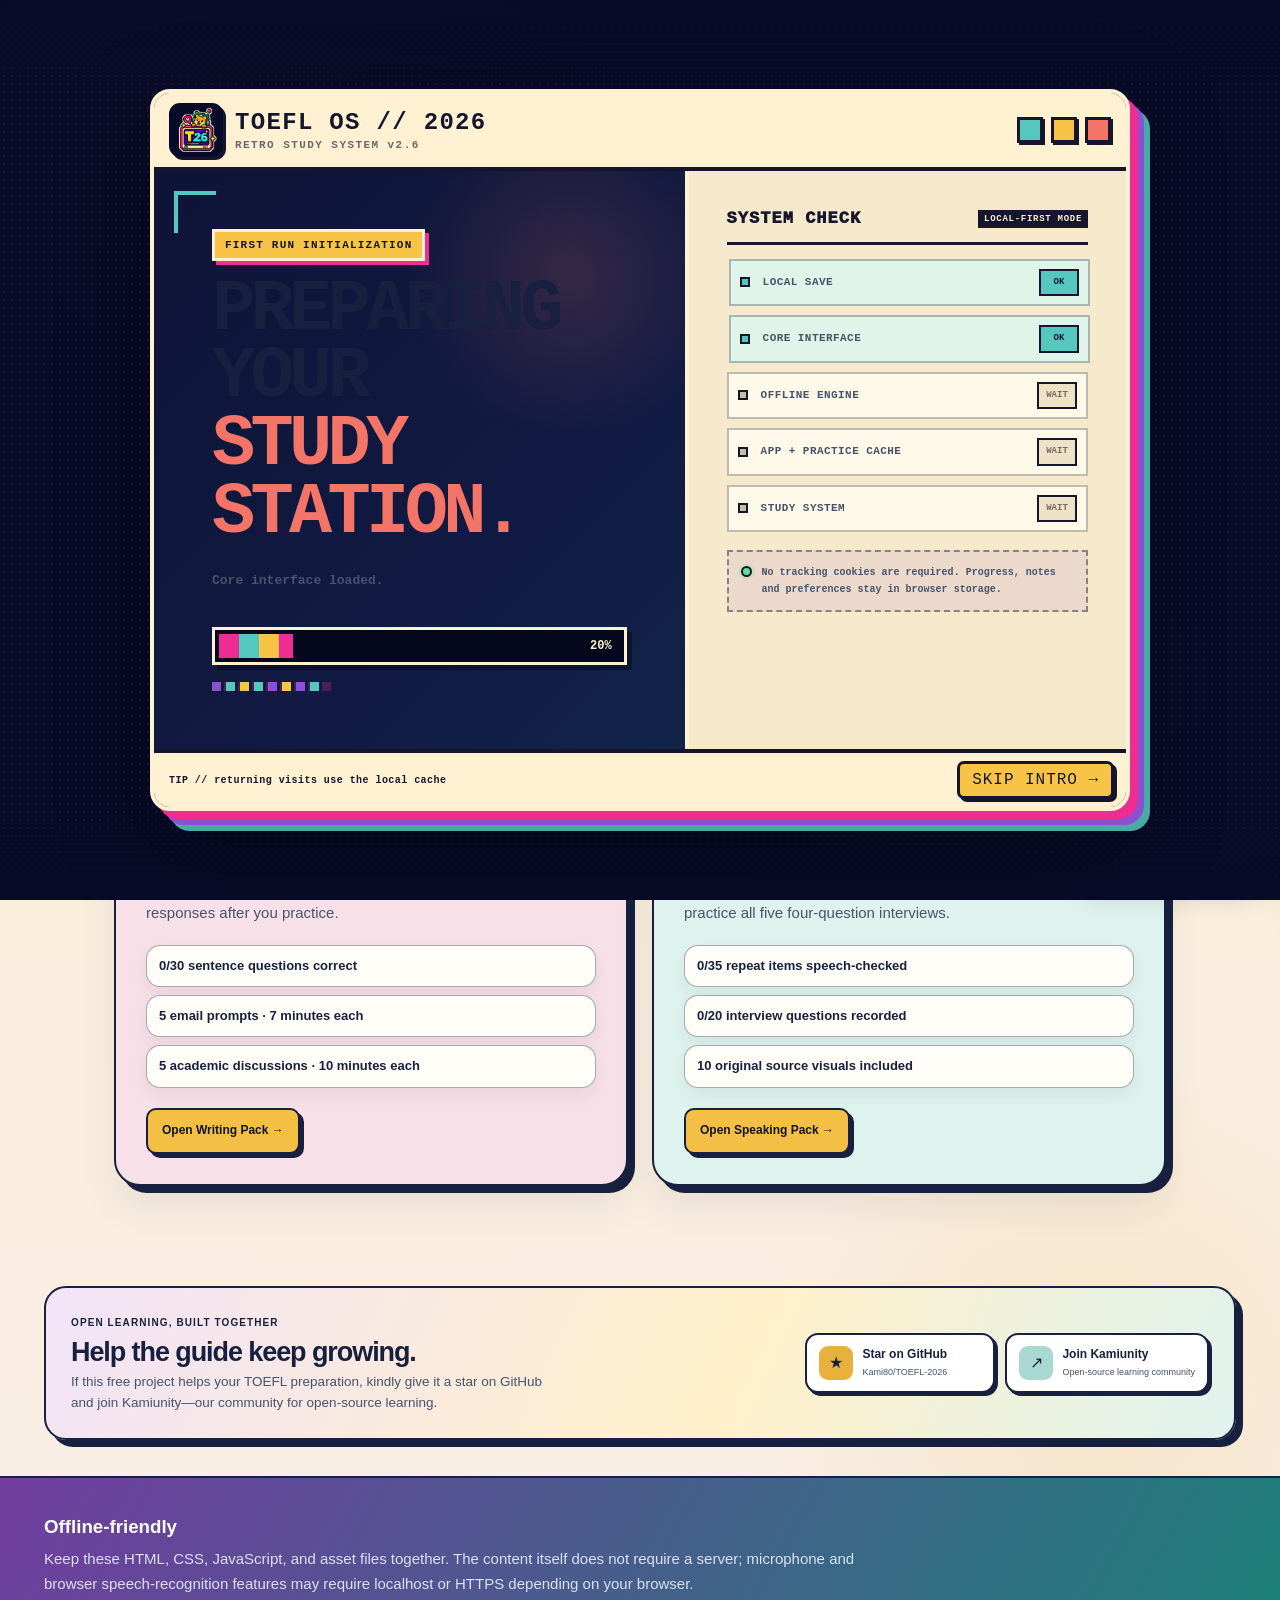
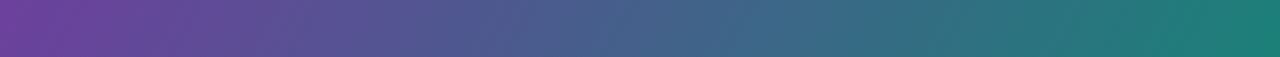
==== commit a10fd14b: "Add mobile-first PWA experience" ====
--- a/practice-packs.html
+++ b/practice-packs.html
@@ -1,6 +1,6 @@
 <!doctype html>
 <html lang="en">
-<head><meta charset="utf-8"><meta name="viewport" content="width=device-width,initial-scale=1"><meta name="theme-color" content="#151628"><title>TOEFL 2026 Practice Packs</title><link rel="stylesheet" href="practice-pack.css?v=20260815-phonenav6"><link rel="stylesheet" href="pets.css?v=20260815-petarc8"></head>
+<head><meta charset="utf-8"><meta name="viewport" content="width=device-width,initial-scale=1,viewport-fit=cover"><meta name="theme-color" content="#151628"><meta name="application-name" content="TOEFL 2026 Field Guide"><meta name="apple-mobile-web-app-capable" content="yes"><meta name="apple-mobile-web-app-title" content="TOEFL 2026"><meta name="apple-mobile-web-app-status-bar-style" content="black-translucent"><title>TOEFL 2026 Practice Packs</title><link rel="manifest" href="manifest.webmanifest"><link rel="icon" href="favicon-32x32.png" sizes="32x32" type="image/png"><link rel="apple-touch-icon" href="apple-touch-icon.png"><link rel="stylesheet" href="practice-pack.css?v=20260815-phonenav6"><link rel="stylesheet" href="pets.css?v=20260815-petarc8"><link rel="stylesheet" href="mobile-pwa.css?v=20260908-mobile-pwa1" data-toefl-mobile-style="true"></head>
 <body data-pack="hub" data-note-scope="practice-hub">
 <header class="pack-top"><nav class="pack-nav" aria-label="Practice navigation"><a class="pack-brand" href="index.html"><i>T26</i><span>TOEFL Field Guide</span></a><div class="pack-links"><a class="active" href="practice-packs.html">Practice hub</a><a href="writing-practice.html">Writing</a><a href="speaking-practice.html">Speaking</a></div><a class="pack-home" href="index.html">← Main guide</a></nav></header>
 <section class="pack-hero" style="grid-template-columns:1fr"><div><span class="pack-kicker">NEW · FROM YOUR UPLOADED PDFs</span><h1>Two complete interactive practice packs.</h1><p>The writing and speaking PDFs are now part of the site as local, interactive practice pages rather than static documents. Choose a pack below; progress and drafts remain in this browser.</p></div></section>
@@ -10,4 +10,5 @@
 <script src="practice-data.js" defer></script><script src="practice-pack.js?v=20260815-color2" defer></script>
 <script src="retromax.js?v=20260815-polish1" defer></script>
 <script src="pets.js?v=20260815-petarc8" defer></script>
+<script src="mobile-pwa.js?v=20260908-mobile-pwa1" defer></script>
 </body></html>
--- a/practice-pack.css
+++ b/practice-pack.css
@@ -802,3 +802,37 @@
   body.retromax-ready .mode-tabs{top:128px}
   html{scroll-padding-top:140px}
 }
+
+/* =========================================================
+   TOEFL 2026 RETRO PIXEL BRAND UPDATE — 2026-08-18
+   Replaces T26/TX text marks with the compact pixel badge.
+   ========================================================= */
+.pack-brand i{
+  width:50px !important;
+  height:50px !important;
+  flex:0 0 50px;
+  display:block !important;
+  padding:0 !important;
+  border:0 !important;
+  border-radius:13px !important;
+  background:
+    #0c0715
+    url("toefl-2026-logo-header.webp")
+    center / contain no-repeat !important;
+  box-shadow:0 4px 0 #121322, 0 7px 18px rgba(18,19,34,.18) !important;
+  transform:none !important;
+  color:transparent !important;
+  font-size:0 !important;
+  font-style:normal !important;
+  overflow:hidden;
+}
+
+@media (max-width:700px){
+  .pack-brand i{
+    width:44px !important;
+    height:44px !important;
+    flex-basis:44px !important;
+    border-radius:11px !important;
+  }
+}
+
--- a/mobile-pwa.css
+++ b/mobile-pwa.css
@@ -0,0 +1,679 @@
+/* TOEFL 2026 — final mobile contract + PWA surfaces */
+
+:root {
+  --toefl-safe-top: env(safe-area-inset-top, 0px);
+  --toefl-safe-right: env(safe-area-inset-right, 0px);
+  --toefl-safe-bottom: env(safe-area-inset-bottom, 0px);
+  --toefl-mobile-ink: #19152f;
+  --toefl-mobile-yellow: #ffd64b;
+  --toefl-mobile-mint: #a7efc6;
+  --toefl-mobile-pink: #ff4fa3;
+}
+
+html {
+  -webkit-text-size-adjust: 100%;
+  text-size-adjust: 100%;
+  scroll-padding-top: 96px;
+}
+
+body {
+  min-width: 0;
+  max-width: 100%;
+  overflow-x: clip;
+  -webkit-tap-highlight-color: rgba(255, 79, 163, .18);
+}
+
+img,
+svg,
+video,
+canvas {
+  max-width: 100%;
+}
+
+button,
+a,
+input,
+select,
+textarea,
+summary {
+  touch-action: manipulation;
+}
+
+button:focus-visible,
+a:focus-visible,
+input:focus-visible,
+select:focus-visible,
+textarea:focus-visible,
+summary:focus-visible {
+  outline: 3px solid var(--toefl-mobile-pink);
+  outline-offset: 3px;
+}
+
+.toefl-pwa-status,
+.toefl-pwa-install-banner,
+.toefl-pwa-update-banner,
+.toefl-mobile-top {
+  font-family: var(--font-body, "DM Sans", "Segoe UI", Arial, sans-serif);
+}
+
+.toefl-pwa-status {
+  position: fixed;
+  z-index: 2147483000;
+  left: 50%;
+  bottom: calc(18px + var(--toefl-safe-bottom));
+  max-width: min(92vw, 470px);
+  padding: 11px 14px;
+  border: 2px solid var(--toefl-mobile-ink);
+  border-radius: 999px;
+  background: var(--toefl-mobile-ink);
+  color: #fff;
+  box-shadow: 4px 4px 0 rgba(25, 21, 47, .28);
+  font-size: 12px;
+  font-weight: 800;
+  line-height: 1.35;
+  transform: translateX(-50%);
+}
+
+.toefl-pwa-status[data-tone="offline"] {
+  background: #f04f61;
+}
+
+.toefl-pwa-status[data-tone="online"] {
+  background: #147e79;
+}
+
+.toefl-pwa-install-banner,
+.toefl-pwa-update-banner {
+  position: fixed;
+  z-index: 2147482900;
+  left: 50%;
+  bottom: calc(18px + var(--toefl-safe-bottom));
+  width: min(470px, calc(100vw - 28px));
+  display: grid;
+  grid-template-columns: auto minmax(0, 1fr) auto;
+  align-items: center;
+  gap: 11px;
+  padding: 12px;
+  border: 2px solid var(--toefl-mobile-ink);
+  border-radius: 16px;
+  background: #fff8e9;
+  color: var(--toefl-mobile-ink);
+  box-shadow: 5px 5px 0 var(--toefl-mobile-ink), 0 18px 42px rgba(25, 21, 47, .2);
+  transform: translateX(-50%);
+}
+
+.toefl-pwa-install-icon {
+  width: 42px;
+  height: 42px;
+  display: grid;
+  place-items: center;
+  border: 2px solid var(--toefl-mobile-ink);
+  border-radius: 10px;
+  background: var(--toefl-mobile-yellow);
+  font: 950 10px/1 var(--font-display, system-ui, sans-serif);
+}
+
+.toefl-pwa-install-copy,
+.toefl-pwa-update-banner > span {
+  min-width: 0;
+  display: grid;
+  gap: 3px;
+}
+
+.toefl-pwa-install-copy strong,
+.toefl-pwa-update-banner b {
+  font-size: 12px;
+  line-height: 1.25;
+}
+
+.toefl-pwa-install-copy span,
+.toefl-pwa-update-banner small {
+  color: rgba(25, 21, 47, .68);
+  font-size: 10px;
+  line-height: 1.35;
+}
+
+.toefl-pwa-install-actions {
+  display: flex;
+  gap: 6px;
+}
+
+.toefl-pwa-install-button,
+.toefl-pwa-dismiss-button,
+.toefl-pwa-update-button,
+.toefl-pwa-update-dismiss {
+  min-height: 38px;
+  padding: 0 10px;
+  border: 2px solid var(--toefl-mobile-ink);
+  border-radius: 9px;
+  background: var(--toefl-mobile-yellow);
+  color: var(--toefl-mobile-ink);
+  font-size: 10px;
+  font-weight: 900;
+}
+
+.toefl-pwa-dismiss-button,
+.toefl-pwa-update-dismiss {
+  background: #fff;
+}
+
+.toefl-pwa-update-banner {
+  grid-template-columns: minmax(0, 1fr) auto auto;
+  background: var(--toefl-mobile-mint);
+}
+
+.toefl-mobile-top {
+  position: fixed;
+  z-index: 995;
+  right: calc(13px + var(--toefl-safe-right));
+  bottom: calc(17px + var(--toefl-safe-bottom));
+  width: 44px;
+  height: 44px;
+  display: grid;
+  place-items: center;
+  border: 2px solid var(--toefl-mobile-ink);
+  border-radius: 50%;
+  background: var(--toefl-mobile-yellow);
+  color: var(--toefl-mobile-ink);
+  box-shadow: 3px 3px 0 var(--toefl-mobile-ink);
+  font: 950 18px/1 var(--font-display, system-ui, sans-serif);
+}
+
+.toefl-mobile-top[hidden],
+.toefl-pwa-status[hidden],
+.toefl-pwa-install-banner[hidden],
+.toefl-pwa-nav-install[hidden] {
+  display: none !important;
+}
+
+.site-fastnav,
+.site-map-window,
+.pack-hero,
+.pack-shell,
+.atlas-section,
+.hub-grid,
+.hero,
+.format-section,
+.score-section,
+.testday-section,
+.faq-section,
+.sources-footer,
+.pack-footer {
+  min-width: 0;
+}
+
+.site-fastnav a,
+.site-fastnav button,
+.mode-tabs button,
+.task-filter button,
+.studio-tabs button,
+.atlas-button,
+.button,
+.primary-btn,
+.ghost-btn,
+.danger-btn,
+.tool-btn,
+.pack-home,
+.hub-card a,
+.notes-button,
+.annotation-fab {
+  min-height: 44px;
+}
+
+.format-detail-scroll,
+.format-matrix-wrap,
+.task-filter,
+.studio-tabs,
+.mode-tabs,
+.token-bank,
+.progress-strip,
+.site-fastnav-links,
+.site-map-page-rail {
+  -webkit-overflow-scrolling: touch;
+  overscroll-behavior-inline: contain;
+  scrollbar-width: thin;
+}
+
+@media (max-width: 760px) {
+  html {
+    scroll-padding-top: 88px;
+  }
+
+  body {
+    padding-bottom: var(--toefl-safe-bottom);
+  }
+
+  .site-fastnav-spacer {
+    height: calc(82px + var(--toefl-safe-top)) !important;
+  }
+
+  .site-fastnav {
+    top: max(7px, var(--toefl-safe-top));
+    width: calc(100% - 14px);
+    max-width: none;
+    min-height: 58px;
+    grid-template-columns: auto minmax(0, 1fr) auto;
+    gap: 6px;
+    padding: 5px;
+    border-radius: 13px;
+  }
+
+  .site-fastnav-brand {
+    min-width: 0;
+    padding-right: 7px;
+  }
+
+  .site-fastnav-brand img {
+    width: 40px;
+    height: 40px;
+  }
+
+  .site-fastnav-links {
+    justify-content: flex-start;
+    min-width: 0;
+    overflow-x: auto;
+    padding: 2px 0;
+  }
+
+  .site-fastnav-link {
+    flex: 0 0 auto;
+    min-height: 40px;
+    padding-inline: 9px;
+    font-size: 9px !important;
+  }
+
+  .site-fastnav-links > a:nth-child(2) {
+    display: inline-flex !important;
+  }
+
+  .site-fastnav-route {
+    display: none !important;
+  }
+
+  .site-map-open {
+    min-width: 44px;
+    min-height: 44px;
+    padding-inline: 7px;
+  }
+
+  .site-fastnav-branch-panel {
+    top: calc(72px + var(--toefl-safe-top));
+    max-height: calc(100dvh - 86px - var(--toefl-safe-top));
+    border-radius: 13px;
+  }
+
+  .site-map-overlay {
+    padding: max(7px, var(--toefl-safe-top)) 7px 7px;
+  }
+
+  .site-map-window {
+    height: calc(100dvh - 14px - var(--toefl-safe-top) - var(--toefl-safe-bottom));
+    max-height: none;
+  }
+
+  .hero,
+  .pack-hero,
+  .explorer-hero {
+    width: 100%;
+    min-height: 0;
+  }
+
+  .hero-actions,
+  .explorer-actions {
+    gap: 9px;
+  }
+
+  .hero-actions .button,
+  .explorer-actions .atlas-button {
+    width: 100%;
+  }
+
+  .format-detail-scroll,
+  .format-matrix-wrap {
+    margin-inline: -1px;
+    border-radius: 0 0 14px 14px;
+  }
+
+  .format-detail-scroll::after,
+  .format-matrix-wrap::after {
+    content: "Swipe sideways for the full table →";
+    display: block;
+    padding: 8px 12px;
+    color: #766a5e;
+    background: #fff0ca;
+    font-size: 11px;
+    font-weight: 800;
+  }
+
+  .notes-button,
+  .annotation-fab {
+    right: calc(12px + var(--toefl-safe-right));
+    bottom: calc(12px + var(--toefl-safe-bottom));
+  }
+
+  .toefl-mobile-top {
+    right: calc(12px + var(--toefl-safe-right));
+    bottom: calc(70px + var(--toefl-safe-bottom));
+  }
+
+  .pixel-pet-launcher {
+    left: 10px;
+    bottom: calc(10px + var(--toefl-safe-bottom));
+  }
+
+  .pixel-pet-dialog {
+    inset: auto 10px calc(96px + var(--toefl-safe-bottom)) 10px;
+    max-height: calc(100dvh - 110px - var(--toefl-safe-top));
+  }
+
+  .pixel-pet-toast {
+    bottom: calc(18px + var(--toefl-safe-bottom));
+  }
+
+  .pack-hero {
+    padding-inline: 16px !important;
+    padding-top: 42px !important;
+  }
+
+  .pack-hero h1 {
+    max-width: 12ch;
+    font-size: clamp(42px, 12vw, 58px) !important;
+    line-height: .98;
+  }
+
+  .pack-hero p,
+  .hero-lede {
+    max-width: none;
+  }
+
+  .hero-card {
+    width: 100%;
+    padding: 20px;
+  }
+
+  .pack-shell {
+    padding-inline: 12px !important;
+  }
+
+  body.retromax-ready .mode-tabs {
+    top: calc(78px + var(--toefl-safe-top)) !important;
+    padding-block: 8px 11px;
+    margin-inline: 0;
+    overflow-x: auto;
+    scrollbar-width: none;
+  }
+
+  body.retromax-ready .mode-tabs::-webkit-scrollbar,
+  .site-fastnav-links::-webkit-scrollbar,
+  .task-filter::-webkit-scrollbar,
+  .studio-tabs::-webkit-scrollbar {
+    display: none;
+  }
+
+  body.retromax-ready .mode-tabs button,
+  .task-filter button,
+  .studio-tabs button {
+    flex: 0 0 auto;
+    min-height: 46px;
+  }
+
+  .practice-toolbar {
+    gap: 8px;
+    padding: 10px;
+  }
+
+  .practice-toolbar .select-wrap {
+    flex: 1 1 calc(50% - 8px);
+    min-width: 0;
+  }
+
+  .practice-toolbar .select-wrap select {
+    min-width: 0;
+    max-width: 100%;
+  }
+
+  .practice-toolbar .spacer {
+    display: none;
+  }
+
+  .practice-toolbar .clock {
+    flex: 1 1 88px;
+  }
+
+  .practice-toolbar .tool-btn {
+    flex: 1 1 150px;
+  }
+
+  .sentence-layout,
+  .writing-layout,
+  .speaking-layout {
+    min-height: 0;
+  }
+
+  .source-pane,
+  .work-pane,
+  .prompt-pane,
+  .editor-pane,
+  .visual-pane,
+  .speak-work {
+    padding: 20px 16px;
+  }
+
+  .visual-pane img {
+    max-height: 260px;
+    margin-inline: auto;
+  }
+
+  .sentence-template {
+    min-height: 132px;
+    font-size: 14px;
+    line-height: 2.15;
+  }
+
+  .slot,
+  .token-bank button,
+  .placed-token,
+  .sentence-actions button,
+  .speak-controls button,
+  .interview-actions button {
+    min-height: 44px;
+  }
+
+  .sentence-actions,
+  .speak-controls,
+  .interview-actions,
+  .editor-actions {
+    gap: 8px;
+  }
+
+  .sentence-actions button,
+  .speak-controls button,
+  .interview-actions button {
+    flex: 1 1 calc(50% - 8px);
+  }
+
+  .editor-actions {
+    flex-wrap: wrap;
+  }
+
+  .editor-actions .spacer {
+    display: none;
+  }
+
+  .editor-actions button {
+    min-height: 44px;
+  }
+
+  .editor-pane textarea {
+    min-height: 330px;
+  }
+
+  .question-nav button {
+    min-height: 44px;
+  }
+
+  .hub-grid {
+    padding-inline: 14px;
+  }
+
+  .hub-card {
+    padding: 22px 18px;
+  }
+
+  .atlas-section {
+    padding-inline: 16px !important;
+  }
+
+  .atlas-heading h2 {
+    max-width: 12ch;
+    font-size: clamp(38px, 11vw, 52px) !important;
+  }
+
+  .official-banner,
+  .rubric-ribbon {
+    align-items: flex-start;
+  }
+
+  .task-filter,
+  .studio-tabs {
+    margin-inline: -2px;
+    padding-inline: 2px;
+  }
+
+  .task-workbench,
+  .template-board,
+  .speaking-engine-grid {
+    width: 100%;
+    min-width: 0;
+  }
+
+  .task-index-button {
+    min-height: 82px;
+  }
+
+  .task-detail-head,
+  .speaking-script-board > header {
+    min-width: 0;
+  }
+
+  .copy-template {
+    max-width: 100%;
+  }
+
+  .source-ledger a {
+    min-height: 76px;
+  }
+}
+
+@media (max-width: 430px) {
+  html {
+    scroll-padding-top: 82px;
+  }
+
+  .site-fastnav-spacer {
+    height: calc(76px + var(--toefl-safe-top)) !important;
+  }
+
+  .site-fastnav {
+    min-height: 55px;
+    border-width: 2px;
+  }
+
+  .site-fastnav-brand img {
+    width: 36px;
+    height: 36px;
+  }
+
+  .site-fastnav-link {
+    min-height: 38px;
+    padding-inline: 7px;
+    font-size: 8px !important;
+  }
+
+  .site-map-open {
+    min-width: 40px;
+    min-height: 40px;
+  }
+
+  body.retromax-ready .mode-tabs {
+    top: calc(72px + var(--toefl-safe-top)) !important;
+  }
+
+  .practice-toolbar .select-wrap {
+    flex-basis: 100%;
+    width: 100%;
+    justify-content: space-between;
+  }
+
+  .practice-toolbar .select-wrap select {
+    flex: 1 1 auto;
+  }
+
+  .practice-toolbar .clock,
+  .practice-toolbar .tool-btn {
+    flex-basis: calc(50% - 4px);
+  }
+
+  .toefl-pwa-install-banner,
+  .toefl-pwa-update-banner {
+    grid-template-columns: auto minmax(0, 1fr);
+    gap: 9px;
+  }
+
+  .toefl-pwa-install-actions,
+  .toefl-pwa-update-button,
+  .toefl-pwa-update-dismiss {
+    grid-column: 1 / -1;
+  }
+
+  .toefl-pwa-install-actions {
+    width: 100%;
+  }
+
+  .toefl-pwa-install-actions button,
+  .toefl-pwa-update-button,
+  .toefl-pwa-update-dismiss {
+    flex: 1;
+  }
+
+  .toefl-pwa-status {
+    bottom: calc(76px + var(--toefl-safe-bottom));
+    border-radius: 13px;
+    text-align: center;
+  }
+
+  .hero h1 {
+    font-size: clamp(42px, 13vw, 58px) !important;
+  }
+
+  .hero-visual.has-site-visual {
+    border-radius: 20px !important;
+  }
+
+  .hero-card .metric-grid {
+    grid-template-columns: 1fr 1fr;
+  }
+
+  .sentence-actions button,
+  .speak-controls button,
+  .interview-actions button {
+    flex-basis: 100%;
+  }
+}
+
+@media (prefers-reduced-motion: reduce) {
+  .toefl-mobile-top,
+  .toefl-pwa-install-banner,
+  .toefl-pwa-update-banner {
+    transition: none !important;
+  }
+}
+
+@media print {
+  .toefl-pwa-status,
+  .toefl-pwa-install-banner,
+  .toefl-pwa-update-banner,
+  .toefl-mobile-top {
+    display: none !important;
+  }
+}
